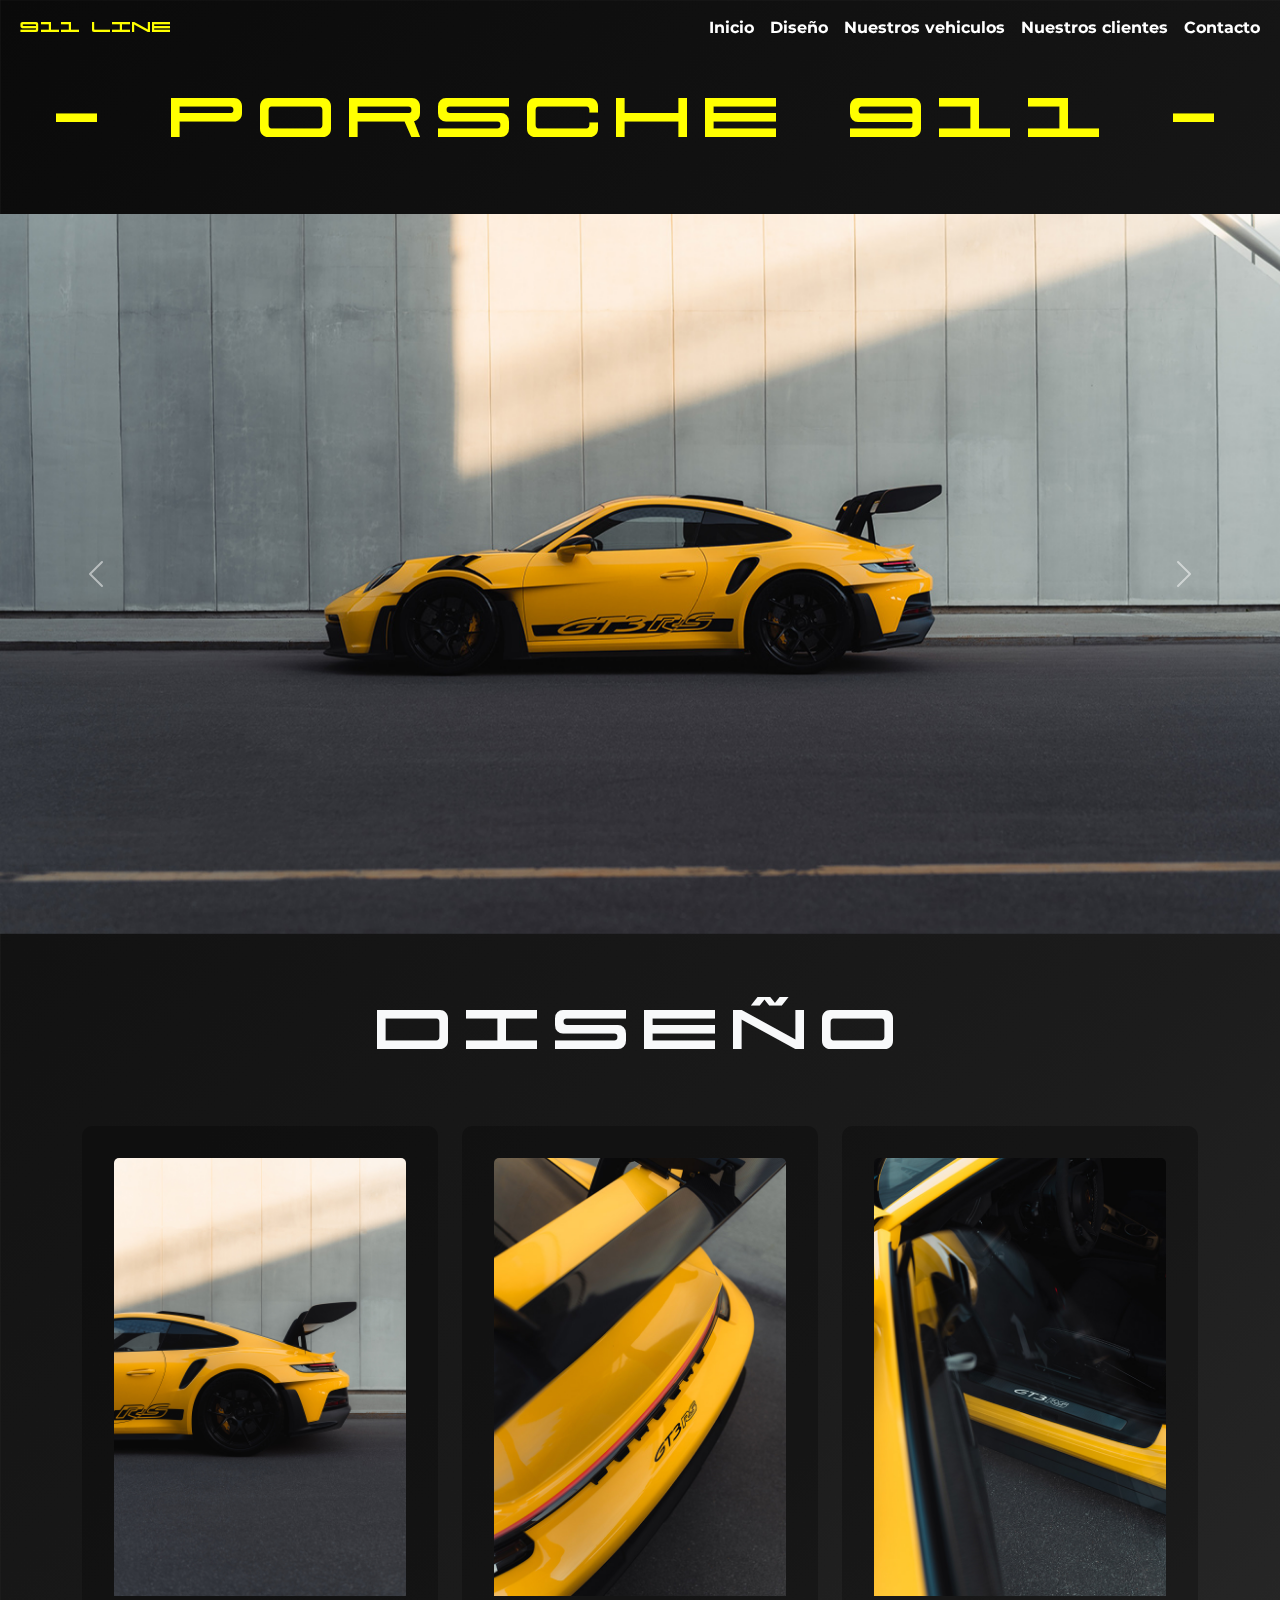
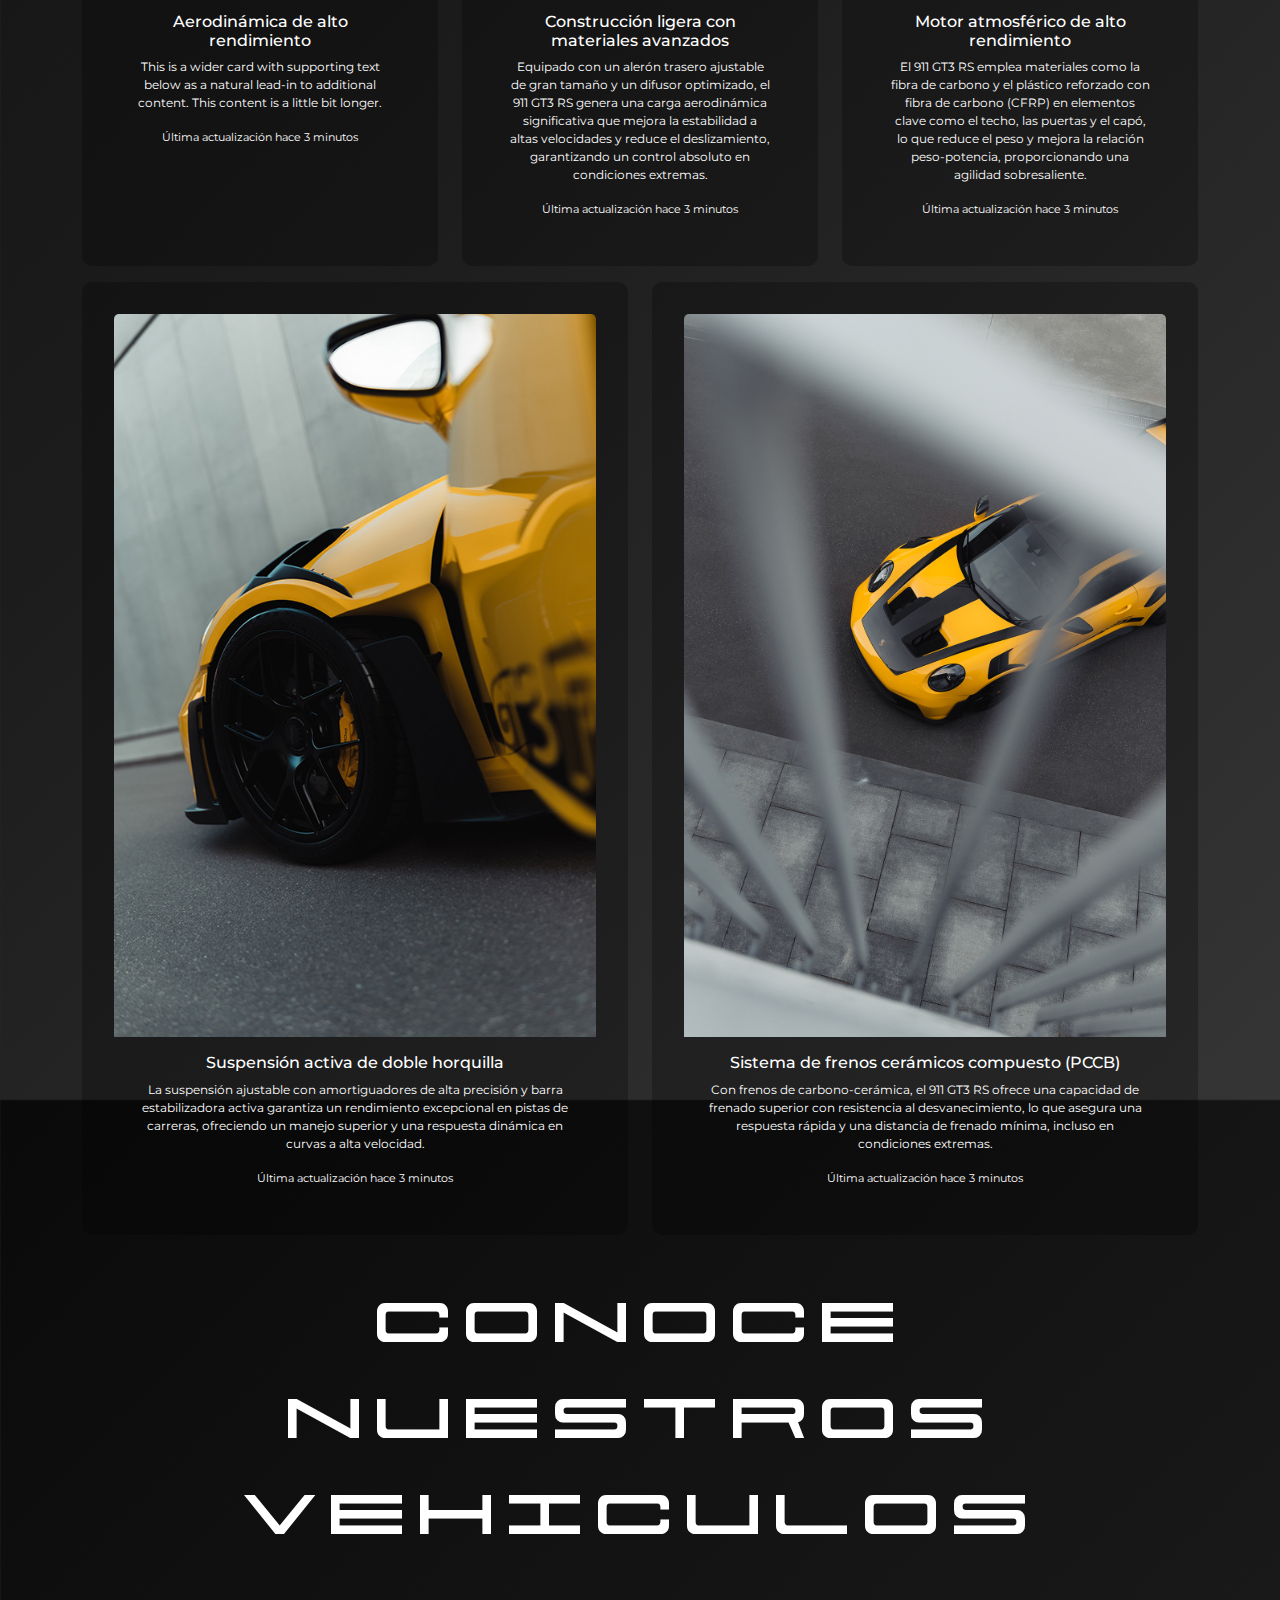
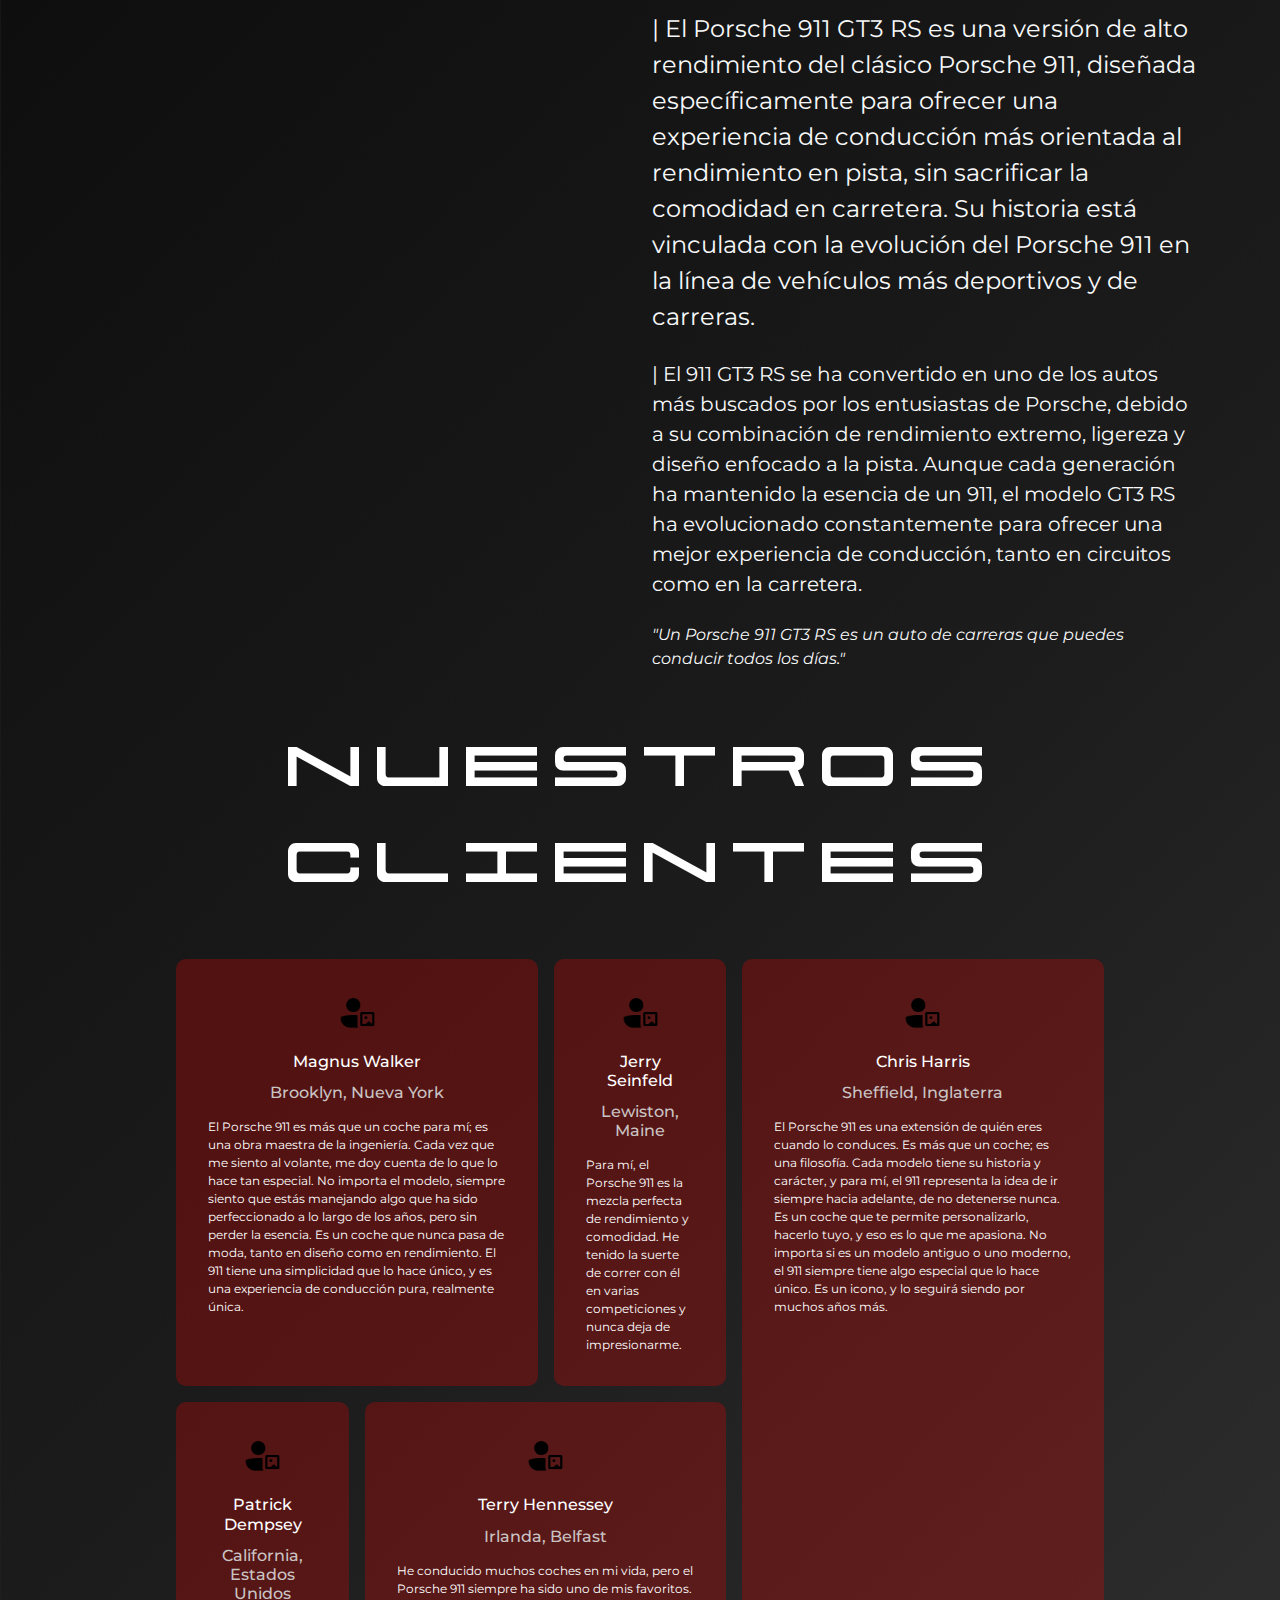
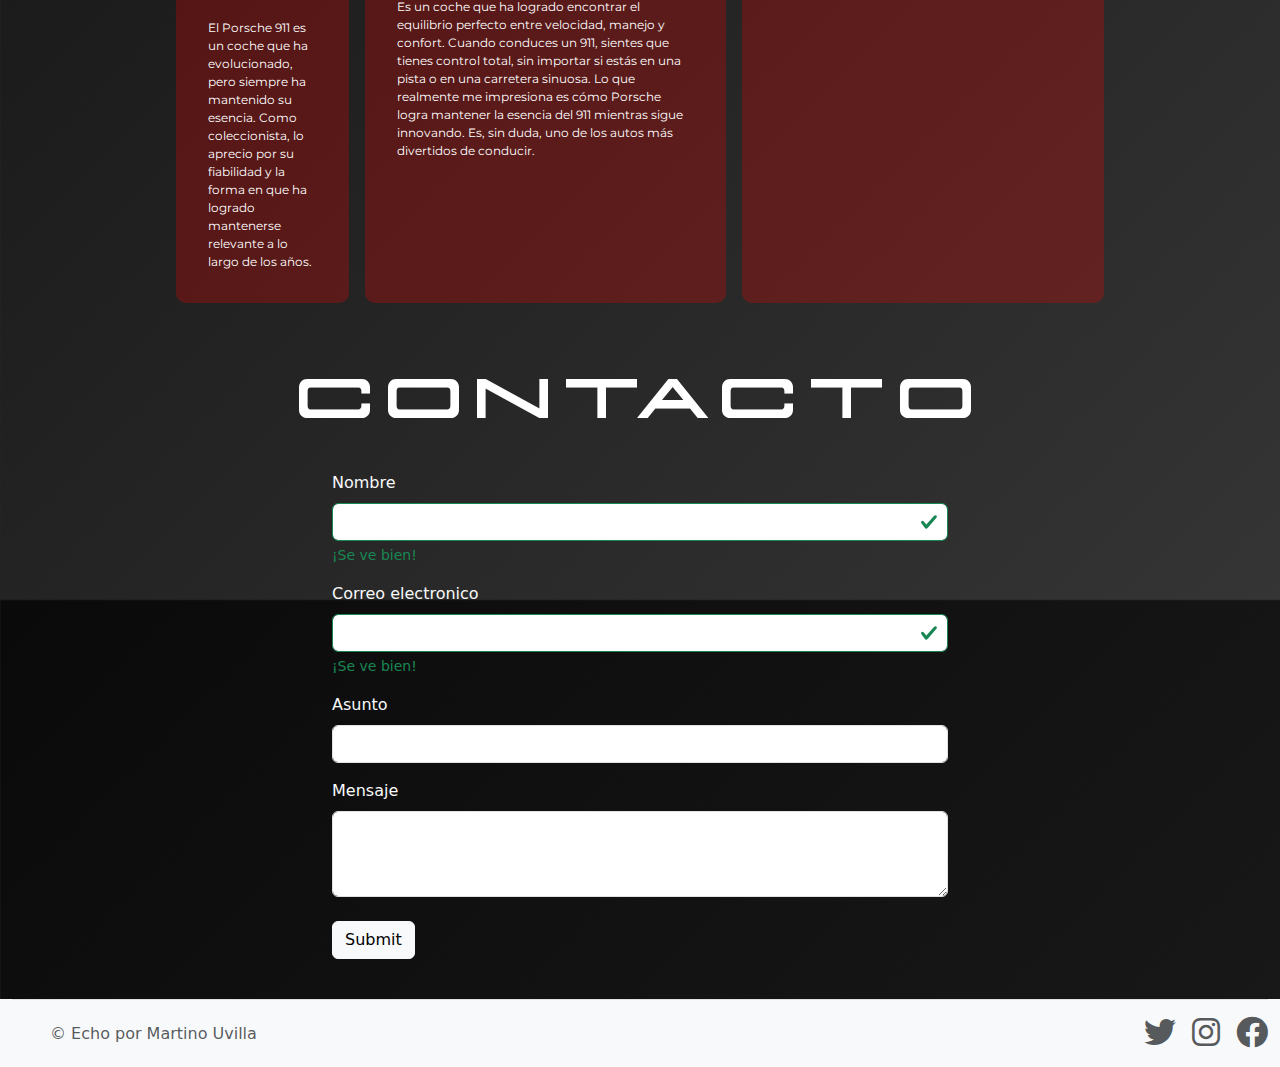
==== index.html @ d1bc5ab7 "corrigiendo" ====
<!DOCTYPE html>
<html lang="en">

<head>
  <meta charset="UTF-8">
  <meta name="viewport" content="width=device-width, initial-scale=1.0">
  <title>Porsche 911</title>
  <link href="https://cdn.jsdelivr.net/npm/bootstrap@5.3.3/dist/css/bootstrap.min.css" rel="stylesheet"
    integrity="sha384-QWTKZyjpPEjISv5WaRU9OFeRpok6YctnYmDr5pNlyT2bRjXh0JMhjY6hW+ALEwIH" crossorigin="anonymous">
  <link rel="stylesheet" href="Css/style.css">
  <link rel="stylesheet" href="https://cdnjs.cloudflare.com/ajax/libs/font-awesome/6.0.0-beta3/css/all.min.css">
</head>

<body>

  <script src="https://cdn.jsdelivr.net/npm/bootstrap@5.3.3/dist/js/bootstrap.bundle.min.js"
    integrity="sha384-YvpcrYf0tY3lHB60NNkmXc5s9fDVZLESaAA55NDzOxhy9GkcIdslK1eN7N6jIeHz"
    crossorigin="anonymous"></script>


  <!-- NAVBAR -->
  <div id="menu">
    <div class="container-fluid p-0 fixed-top">
      <nav class="navbar navbar-expand-lg navbar-transparent">
        <div class="container-fluid">
          <a class="navbar-brand ms-2" href="#">911 LINE</a>
          <button class="navbar-toggler border-0 bg-transparent" type="button" data-bs-toggle="collapse" data-bs-target="#navbarNav"
            aria-controls="navbarNav" aria-expanded="false" aria-label="Toggle navigation">
            <span class="navbar-toggler-icon"></span>
          </button>
          <div class="collapse navbar-collapse justify-content-end" id="navbarNav">
            <ul class="navbar-nav">
              <li class="nav-item">
                <a class="nav-link" aria-current="page" href="#inicio">Inicio</a>
              </li>
              <li class="nav-item">
                <a class="nav-link" href="#diseño">Diseño</a>
              </li>
              <li class="nav-item">
                <a class="nav-link" href="#nuestros-vehiculos">Nuestros vehiculos</a>
              </li>
              <li class="nav-item">
                <a class="nav-link" href="#reseñas">Nuestros clientes</a>
              </li>
              <li class="nav-item">
                <a class="nav-link" href="#contacto">Contacto</a>
              </li>
            </ul>
          </div>
        </div>
      </nav>
    </div>
  </div>

  <!-- ==================== -->
  <!-- SLIDERS -->
  <!-- ==================== -->


  <div id="inicio">
    <section class="display-1 text-light text-center mb-5">- PORSCHE 911 -</section>
    <div class="container-fluid p-0">
      <div id="carouselExample" class="carousel slide">
        <div class="carousel-inner">
          <div class="carousel-item active">
            <img src="imagenes/Porsche 1.jpg" class="d-block w-100 img-fluid" alt="...">
          </div>
          <div class="carousel-item">
            <img src="imagenes/porsche 4.jpg" class="d-block w-100 img-fluid" alt="...">
          </div>
          <div class="carousel-item">
            <img src="imagenes/porshce 8.jpg" class="d-block w-100 img-fluid" alt="...">
          </div>
        </div>
        <button class="carousel-control-prev" type="button" data-bs-target="#carouselExample" data-bs-slide="prev">
          <span class="carousel-control-prev-icon" aria-hidden="true"></span>
          <span class="visually-hidden">Previous</span>
        </button>
        <button class="carousel-control-next" type="button" data-bs-target="#carouselExample" data-bs-slide="next">
          <span class="carousel-control-next-icon" aria-hidden="true"></span>
          <span class="visually-hidden">Next</span>
        </button>
      </div>
    </div>
  </div>



  <!-- ==================== -->
  <!-- CARDS -->
  <!-- ==================== -->

  <div class="text-light" id="diseño">
    <section class="display-1 text-light text-center my-5">DISEÑO</section>
    <div class="container text-center text-light">
      <div class="row justify-content-center">
        <div class="col-md-6 col-lg-4 mb-3">
          <div class="card transparent-card h-100 text-light border-0">
            <img src="imagenes/porsche 3.jpg" class="card-img-top" alt="...">
            <div class="card-body">
              <h5 class="card-title">Aerodinámica de alto rendimiento</h5>
              <p class="card-text">This is a wider card with supporting text below as a natural lead-in to additional
                content. This content is a little bit longer.</p>
              <p class="card-text"><small>Última actualización hace 3 minutos</small></p>
            </div>
          </div>
        </div>
        <div class="col-md-6 col-lg-4 mb-3">
          <div class="card transparent-card h-100 text-light border-0">
            <img src="imagenes/porsche 5.jpg" class="card-img-top" alt="...">
            <div class="card-body">
              <h5 class="card-title">Construcción ligera con materiales avanzados</h5>
              <p class="card-text">Equipado con un alerón trasero ajustable de gran tamaño y un difusor optimizado, el
                911 GT3 RS genera una carga aerodinámica significativa que mejora la estabilidad a altas velocidades y
                reduce el deslizamiento, garantizando un control absoluto en condiciones extremas.</p>
              <p class="card-text"><small>Última actualización hace 3 minutos</small></p>
            </div>
          </div>
        </div>
        <div class="col-md-6 col-lg-4 mb-3">
          <div class="card transparent-card h-100 text-light border-0">
            <img src="imagenes/porsche 6.jpg" class="card-img-top" alt="...">
            <div class="card-body">
              <h5 class="card-title">Motor atmosférico de alto rendimiento</h5>
              <p class="card-text">El 911 GT3 RS emplea materiales como la fibra de carbono y el plástico reforzado con
                fibra de carbono (CFRP) en elementos clave como el techo, las puertas y el capó, lo que reduce el peso y
                mejora la relación peso-potencia, proporcionando una agilidad sobresaliente.</p>
              <p class="card-text"><small>Última actualización hace 3 minutos</small></p>
            </div>
          </div>
        </div>
        <div class="col-md-6 col-lg-6 mb-3">
          <div class="card transparent-card h-100 text-light border-0">
            <img src="imagenes/porsche 7.jpg" class="card-img-top" alt="...">
            <div class="card-body">
              <h5 class="card-title">Suspensión activa de doble horquilla</h5>
              <p class="card-text">La suspensión ajustable con amortiguadores de alta precisión y barra estabilizadora
                activa garantiza un rendimiento excepcional en pistas de carreras, ofreciendo un manejo superior y una
                respuesta dinámica en curvas a alta velocidad.</p>
              <p class="card-text"><small>Última actualización hace 3 minutos</small></p>
            </div>
          </div>
        </div>
        <div class="col-md-6 col-lg-6 mb-3">
          <div class="card transparent-card h-100 text-light border-0">
            <img src="imagenes/Porsche 2.jpg" class="card-img-top" alt="...">
            <div class="card-body">
              <h5 class="card-title">Sistema de frenos cerámicos compuesto (PCCB)</h5>
              <p class="card-text">Con frenos de carbono-cerámica, el 911 GT3 RS ofrece una capacidad de frenado
                superior con resistencia al desvanecimiento, lo que asegura una respuesta rápida y una distancia de
                frenado mínima, incluso en condiciones extremas.</p>
              <p class="card-text"><small>Última actualización hace 3 minutos</small></p>
            </div>
          </div>
        </div>
      </div>
    </div>
  </div>
  <!-- ==================== -->
  <!-- VIDEO -->
  <!-- ==================== -->
  <div class="text-light" id="nuestros-vehiculos">
    <section class="display-1 text-center mb-5 mt-4">CONOCE NUESTROS VEHICULOS</section>
    <div class="container">
      <div class="row">
        <div class="col-lg-6 col-sm-12 mb-3">
          <div class="ratio ratio-16x9">
            <iframe src="https://www.youtube.com/embed/DZAdVY9kKbc?si=x_x4DPdECGyLw6MQ 
            " title="Video de YouTube" allowfullscreen></iframe>
          </div>
        </div>
        <div class="col-lg-6 col-sm-12">
          <p class="mb-4 fs-4">| El Porsche 911 GT3 RS es una versión de alto rendimiento del clásico Porsche 911,
            diseñada específicamente para ofrecer una experiencia de conducción más orientada al rendimiento en pista,
            sin sacrificar la comodidad en carretera. Su historia está vinculada con la evolución del Porsche 911 en
            la
            línea de vehículos más deportivos y de carreras. </p>

          <p class="mb-4 fs-5">| El 911 GT3 RS se ha convertido en uno de los autos más buscados por los entusiastas
            de
            Porsche, debido a su combinación de rendimiento extremo, ligereza y diseño enfocado a la pista. Aunque
            cada
            generación ha mantenido la esencia de un 911, el modelo GT3 RS ha evolucionado constantemente para ofrecer
            una mejor experiencia de conducción, tanto en circuitos como en la carretera.</p>

          <p class="mb-4 fs-6"><em>"Un Porsche 911 GT3 RS es un auto de carreras que puedes conducir todos los
              días."</em></p>
        </div>
      </div>
    </div>
  </div>
  <!-- ==================== -->
  <!-- RESEÑAS -->
  <!-- ==================== -->
  <div class="text-light" id="reseñas">
    <section class="display-1 text-center mb-5 mt-4">NUESTROS CLIENTES</section>
    <div class="container">
      <div class="row g-3 justify-content-center">
        <div class="col-lg-6 col-md-12 col-sm-12">
          <div class="row g-3 mb-3 justify-content-center">
            <div class="col">
              <div class="card transparent-card-review h-100  p-3">
                <img src="imagenes/imagenes-de-usuario.png" class="mt-3 rounded-circle mx-auto d-block" height="45"
                  width="45" alt="foto de perfil">
                <div class="card-body">
                  <h5 class="card-title mb-3">Magnus Walker</h5>
                  <h6 class="card-subtitle mb-3 ">Brooklyn, Nueva York</h6>
                  <p class="card-text text-start">
                    El Porsche 911 es más que un coche para mí; es una obra maestra de la ingeniería. Cada vez que me
                    siento al volante, me doy cuenta de lo que lo hace tan especial. No importa el modelo, siempre
                    siento que estás manejando algo que ha sido perfeccionado a lo largo de los años, pero sin perder la
                    esencia. Es un coche que nunca pasa de moda, tanto en diseño como en rendimiento. El 911 tiene una
                    simplicidad que lo hace único, y es una experiencia de conducción pura, realmente única.
                  </p>
                </div>
              </div>

            </div>
            <div class="col-sm-4">
              <div class="card transparent-card-review h-100  p-3">
                <img src="imagenes/imagenes-de-usuario.png" class="mt-3 rounded-circle mx-auto d-block" height="45"
                  width="45" alt="foto de perfil">
                <div class="card-body">
                  <h5 class="card-title mb-3">Jerry Seinfeld</h5>
                  <h6 class="card-subtitle mb-3 ">Lewiston, Maine</h6>
                  <p class="card-text text-start">Para mí, el Porsche 911 es la mezcla perfecta de rendimiento y
                    comodidad. He tenido la suerte de correr con él en varias competiciones y nunca deja de
                    impresionarme.</p>
                </div>
              </div>
            </div>
          </div>
          <div class="row g-3 justify-content-center">
            <div class="col-sm-4">
              <div class="card transparent-card-review h-100  p-3">
                <img src="imagenes/imagenes-de-usuario.png" class="mt-3 rounded-circle mx-auto d-block" height="45"
                  width="45" alt="foto de perfil">

                <div class="card-body">
                  <h5 class="card-title mb-3">Patrick Dempsey</h5>
                  <h6 class="card-subtitle mb-3 ">California, Estados Unidos</h6>
                  <p class="card-text text-start">El Porsche 911 es un coche que ha evolucionado, pero siempre ha
                    mantenido su esencia. Como coleccionista, lo aprecio por su fiabilidad y la forma en que ha logrado
                    mantenerse relevante a lo largo de los años.</p>
                </div>
              </div>
            </div>
            <div class="col">
              <div class="card transparent-card-review h-100  p-3">
                <img src="imagenes/imagenes-de-usuario.png" class="mt-3 rounded-circle mx-auto d-block" height="45"
                  width="45" alt="foto de perfil">

                <div class="card-body">
                  <h5 class="card-title mb-3">Terry Hennessey</h5>
                  <h6 class="card-subtitle mb-3 ">Irlanda, Belfast</h6>
                  <p class="card-text text-start">He conducido muchos coches en mi vida, pero el Porsche 911 siempre ha
                    sido uno de mis favoritos. Es un coche que ha logrado encontrar el equilibrio perfecto entre
                    velocidad, manejo y confort. Cuando conduces un 911, sientes que tienes control total, sin importar
                    si estás en una pista o en una carretera sinuosa. Lo que realmente me impresiona es cómo Porsche
                    logra mantener la esencia del 911 mientras sigue innovando. Es, sin duda, uno de los autos más
                    divertidos de conducir.</p>
                </div>
              </div>
            </div>
          </div>
        </div>
        <div class="col-lg-4 col-md-12 col-sm-12">
          <div class="card transparent-card-review h-100 p-3">
            <img src="imagenes/imagenes-de-usuario.png" class="mt-3 rounded-circle mx-auto d-block" height="45"
              width="45" alt="foto de perfil">

            <div class="card-body">
              <h5 class="card-title mb-3">Chris Harris</h5>
              <h6 class="card-subtitle mb-3 ">Sheffield, Inglaterra</h6>
              <p class="card-text text-start">El Porsche 911 es una extensión de quién eres cuando lo conduces. Es más
                que un coche; es una filosofía. Cada modelo tiene su historia y carácter, y para mí, el 911 representa
                la idea de ir siempre hacia adelante, de no detenerse nunca. Es un coche que te permite personalizarlo,
                hacerlo tuyo, y eso es lo que me apasiona. No importa si es un modelo antiguo o uno moderno, el 911
                siempre tiene algo especial que lo hace único. Es un icono, y lo seguirá siendo por muchos años más.</p>
            </div>
          </div>
        </div>
      </div>
    </div>
  </div>

  <!-- ==================== -->
  <!-- CONTACTO -->
  <!-- ==================== -->
  <div class="text-light" id="contacto">
    <section class="display-1 text-center mt-5 mb-4">CONTACTO</section>
    <div class="container-fluid">
      <div class="row justify-content-center">
        <div clasS="col-lg-6 col-sm-8 col-md-10">
          <form>
            <div class="mb-3">
              <!-- nombre -->
              <label for="nombre" class="form-label">Nombre</label>
              <input type="text" class="form-control is-valid" id="nombre" required>
              <div class="valid-feedback">¡Se ve bien!</div>
              <div class="invalid-feedback">Por favor ingresa tu nombre.</div>
            </div>

            <div class="mb-3">
              <!-- correo -->
              <label for="nombre" class="form-label">Correo electronico</label>
              <input type="text" class="form-control is-valid" id="user@correo.com" required>
              <div class="valid-feedback">¡Se ve bien!</div>
              <div class="invalid-feedback">Por favor ingresa un email valido.</div>
            </div>

            <div class="mb-3">
              <!-- asunto -->
              <label for="nombre" class="form-label">Asunto</label>
              <input type="text" class="form-control" id="user@correo.com" required>

            </div>
            <!-- mensaje -->

            <div class="mb-4">
              <label for="exampleFormControlTextarea1" class="form-label">Mensaje</label>
              <textarea class="form-control" id="exampleFormControlTextarea1" rows="3"></textarea>
            </div>

            <div class="mb-3">
              <!-- boton de enviar -->
              <input class="btn btn-light" type="submit" value="Submit">
            </div>
          </form>
        </div>
      </div>
    </div>
  </div>




  <!-- ==================== -->
  <!-- Footer -->
  <!-- ==================== -->
  <div class="container-fluid bg-light">
    <footer class="d-flex flex-wrap justify-content-between align-items-center py-3 my-4 border-top">
      <div class="col-md-4 d-flex align-items-center">
        <a href="/" class="mb-3 me-2 mb-md-0 text-body-secondary text-decoration-none lh-1">
          <svg class="bi" width="30" height="24">
            <use xlink:href="#bootstrap"></use>
          </svg>
        </a>
        <span class="mb-3 mb-md-0 text-body-secondary">© Echo por Martino Uvilla</span>
      </div>

      <ul class="nav col-md-4 justify-content-end list-unstyled d-flex">
        <li class="ms-3"><a class="text-body-secondary" href="https://x.com/MartinoUvi22181"><i
              class="fab fa-twitter fa-2x"></i></a></li>
        <li class="ms-3"><a class="text-body-secondary" href="https://www.instagram.com/uvillamartino/"><i
              class="fab fa-instagram fa-2x"></i></a></li>
        <li class="ms-3"><a class="text-body-secondary"
            href="https://www.facebook.com/profile.php?id=100011466062830"><i class="fab fa-facebook fa-2x"></i></a>
        </li>
      </ul>
    </footer>
  </div>

</body>

</html>
---- Css/style.css ----
@import url('https://fonts.googleapis.com/css2?family=Montserrat:ital,wght@0,100..900;1,100..900&display=swap');

@font-face {
    font-family: 'Porsche';
    src: url('../Fuentes/911porschav3.woff2') format('woff2'),
        url('../Fuentes/911porschav3.woff') format('woff'),
        url('../Fuentes/911porschav3.ttf') format('truetype');
    font-weight: normal;
    font-style: normal;
}


/* -------------- body -------------- */

body {
    height: 100vh;
    background: linear-gradient(135deg, #0a0a0a, #1c1c1c, #3a3a3a, #2c2b29);
    background-size: 300% 300%;
    animation: gradient 18s ease-in-out infinite;
    padding-top: 70px;
}

@keyframes gradient {
    0% {
        background-position: 0% 50%;
    }

    50% {
        background-position: 100% 50%;
    }

    100% {
        background-position: 0% 50%;
    }
}

.display-1 {
    font-family: 'Porsche', sans-serif;
    color: rgb(255, 255, 255);
    letter-spacing: 10px;
}

#inicio .display-1 {
    color: yellow !important; 
}



/* -------------- navbar -------------- */

.navbar-nav .nav-link {
    font-family: 'Montserrat', sans-serif;
    font-weight: bold;
    font-size: 16px;
    color: white;
}

.navbar-brand {
    font-family: 'Porsche', sans-serif;
    font-size: 20px;
    color: yellow;
}






/* -------------- carrusel -------------- */

.carousel-item img {
    height: 80vh;
    object-fit: cover;
}

/* -------------- cards -------------- */
.card-title {
    font-family: 'Montserrat', sans-serif;
    font-size: 16px;
    color: white;
}

.card-text {
    font-family: 'Montserrat', sans-serif;
    font-size: 12px;
    color: white;
}

.card-subtitle {
    font-family: 'Montserrat', sans-serif;
    color: rgb(202, 195, 195);
}


.transparent-card {
    background: rgba(0, 0, 0, 0.25);
    color: white;
    border: 0px solid rgba(255, 255, 255, 0.2);
    padding: 2rem;
    text-align: center;
    border-radius: 10px;

}

.transparent-card-review {
    background: rgba(255, 0, 0, 0.25);
    color: white;
    border: 0px solid rgba(255, 255, 255, 0.2);
    padding: 2rem;
    text-align: center;
    border-radius: 10px;

}

#nuestros-vehiculos {
    font-family: 'Montserrat', sans-serif;
    color: white;
}
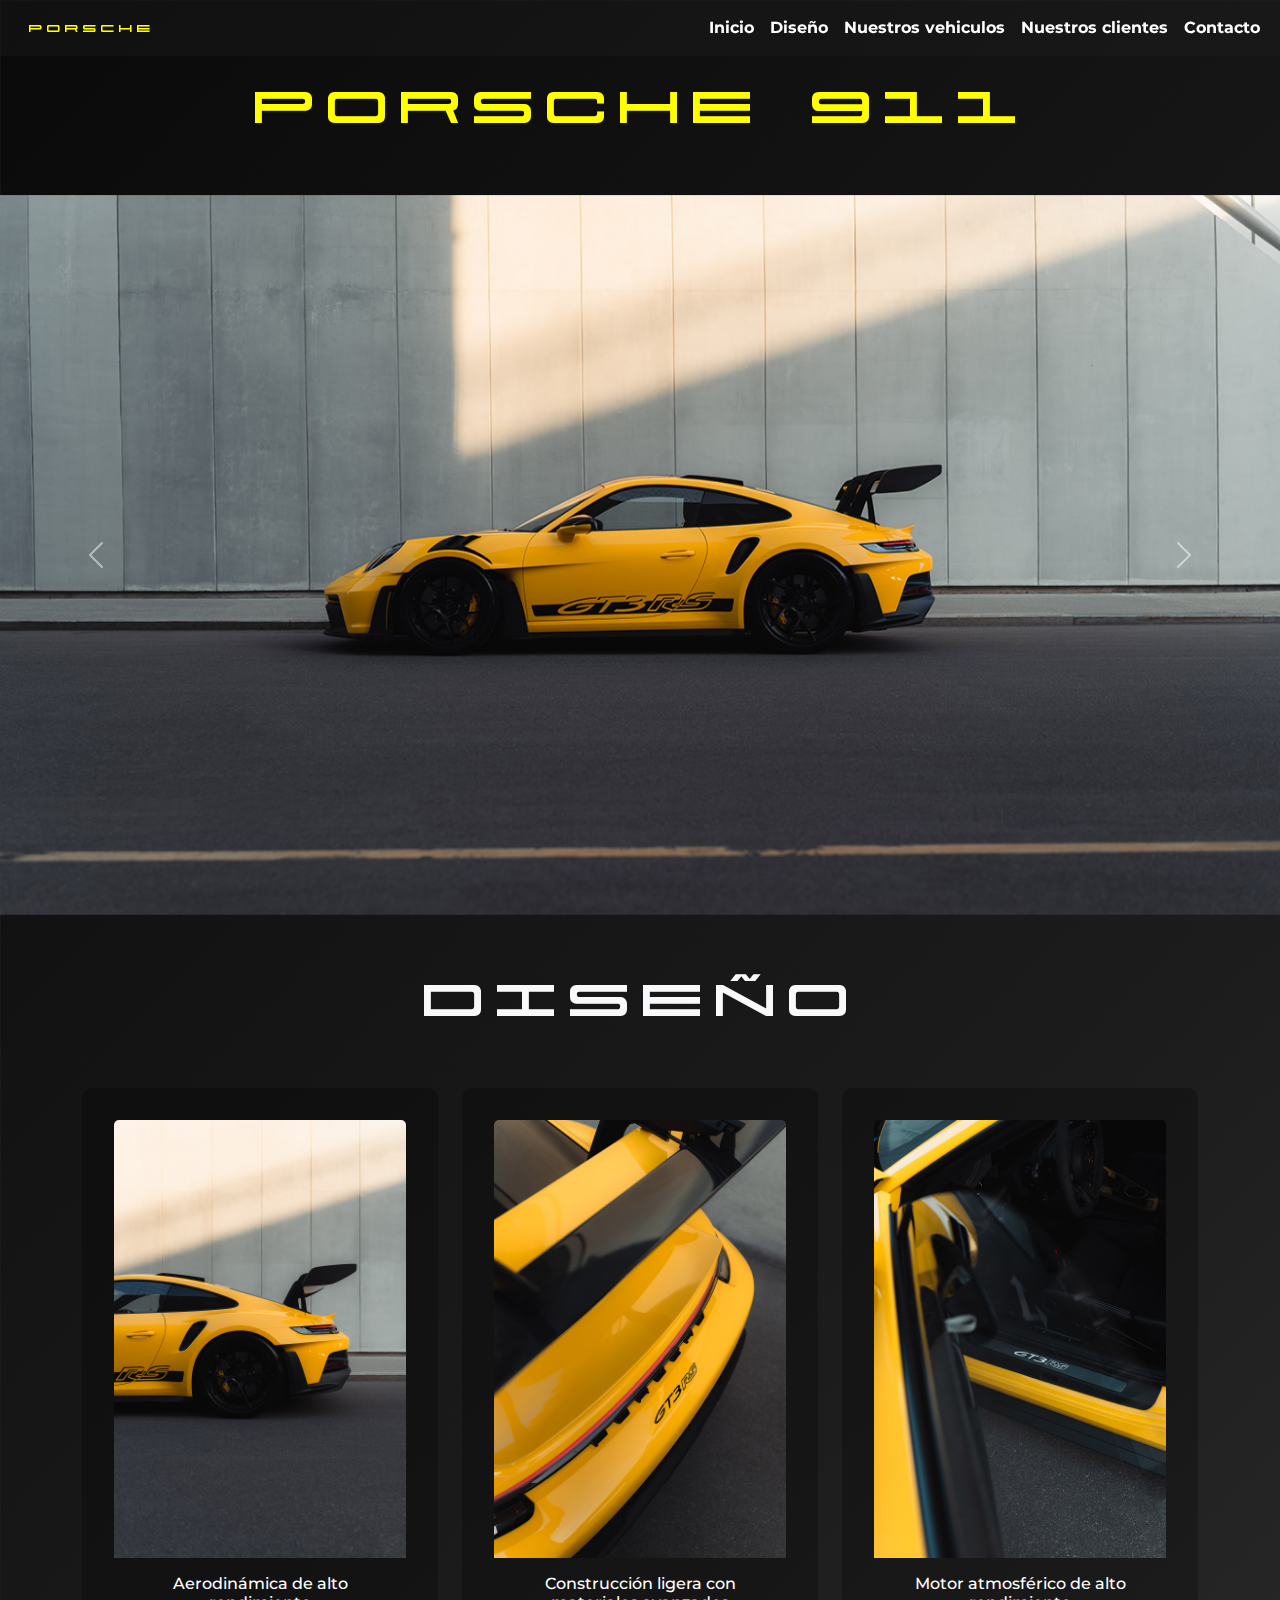
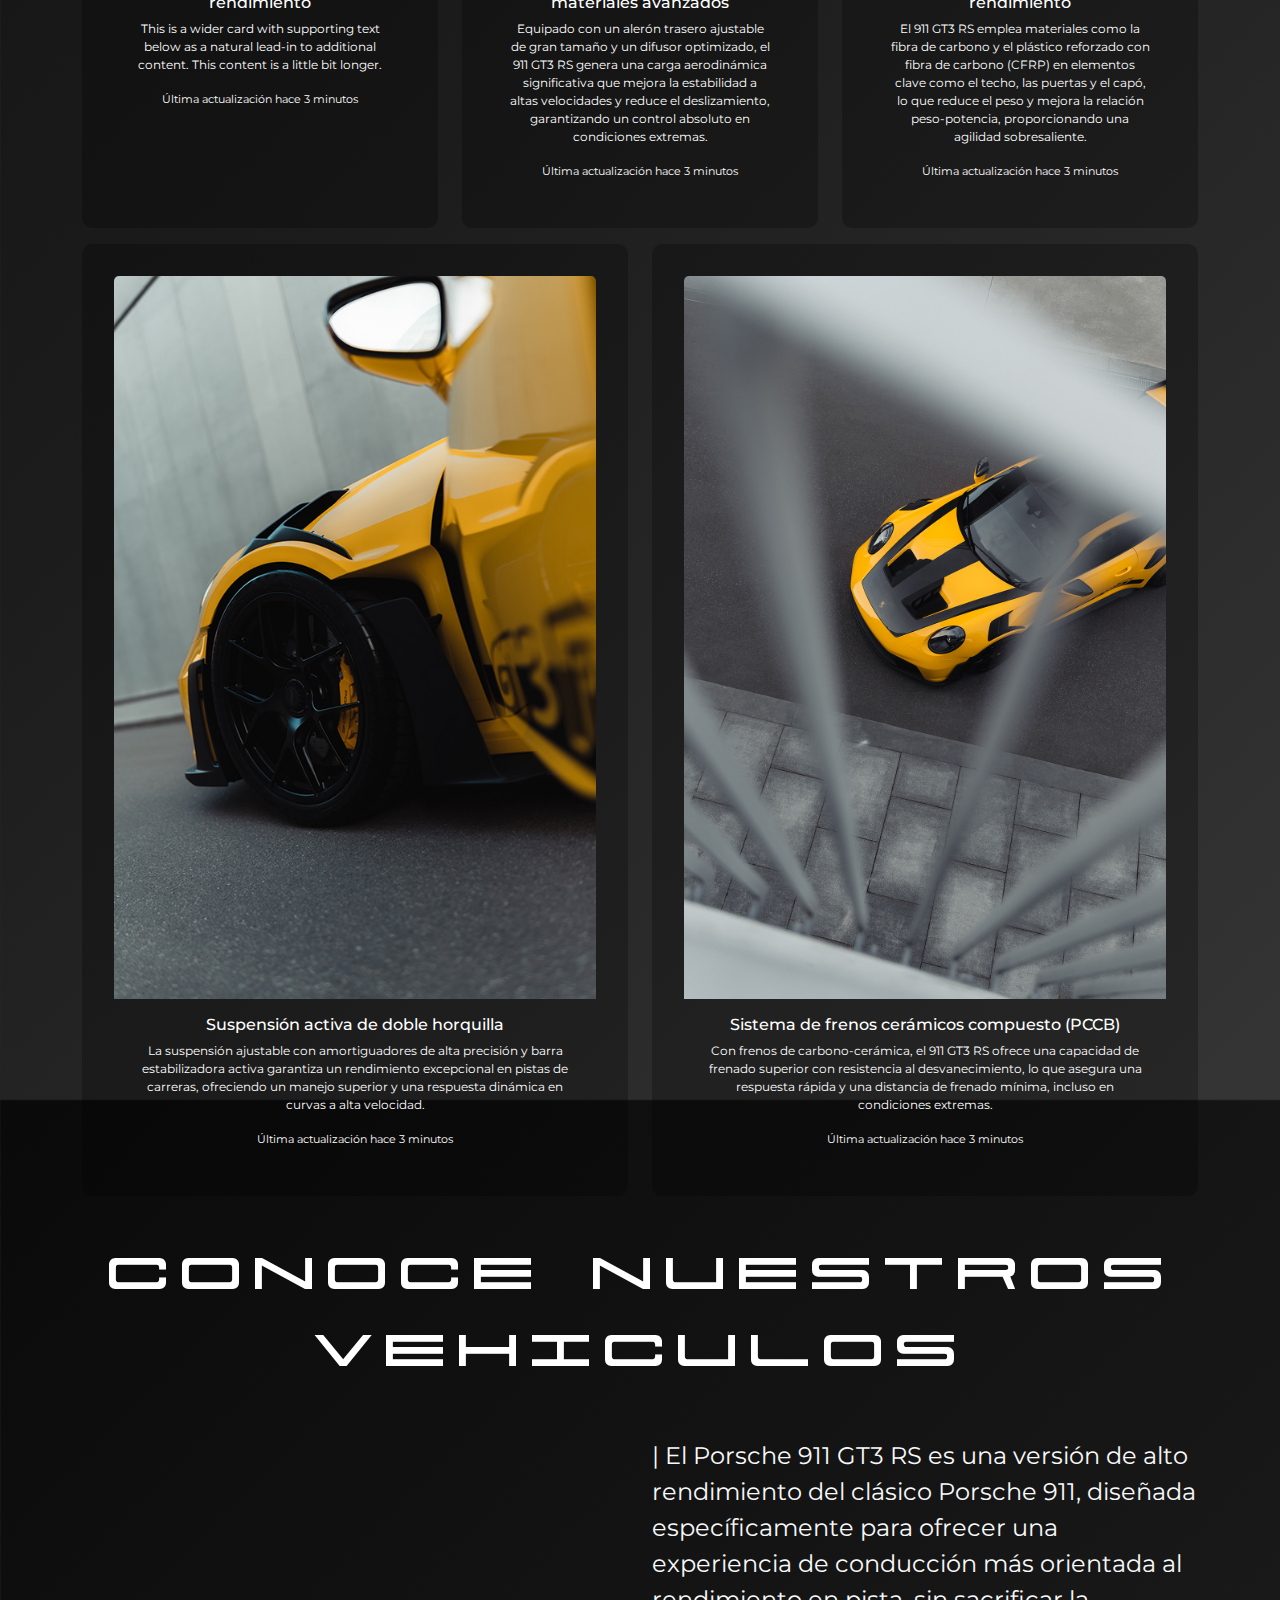
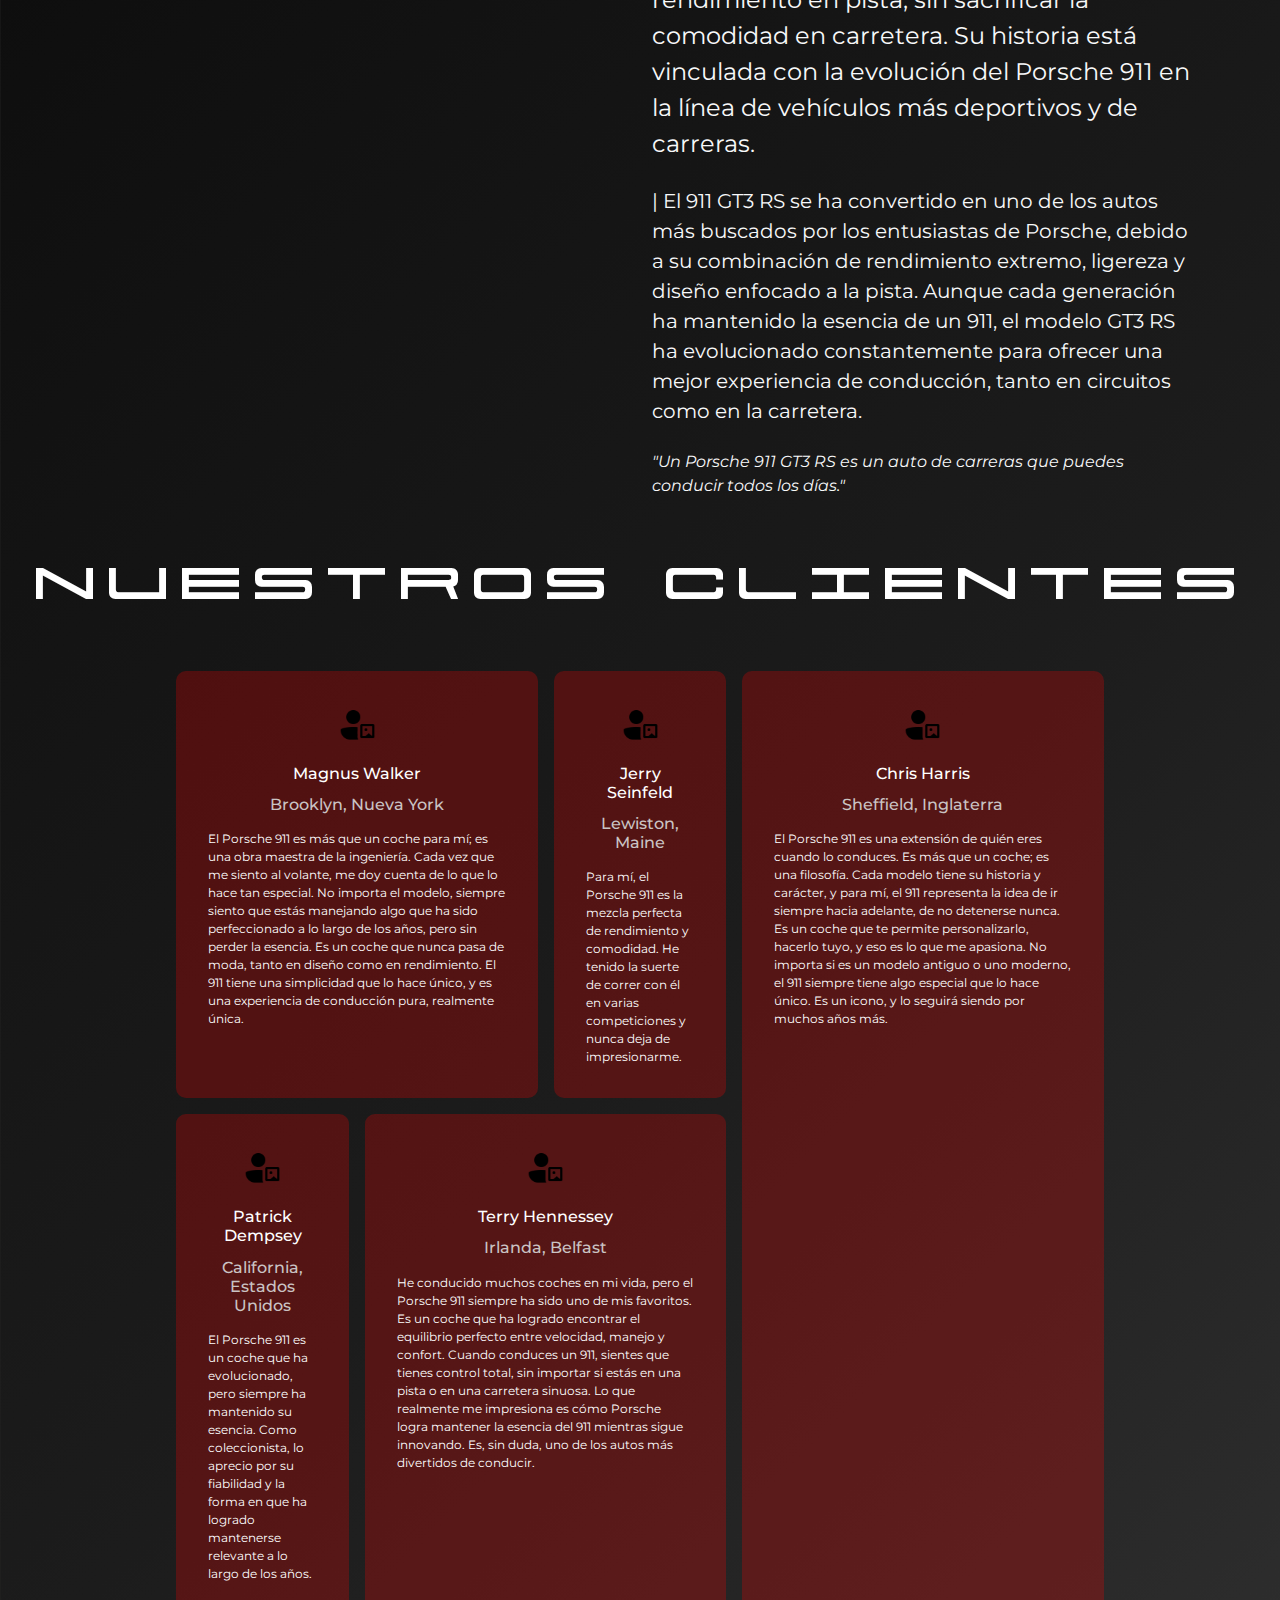
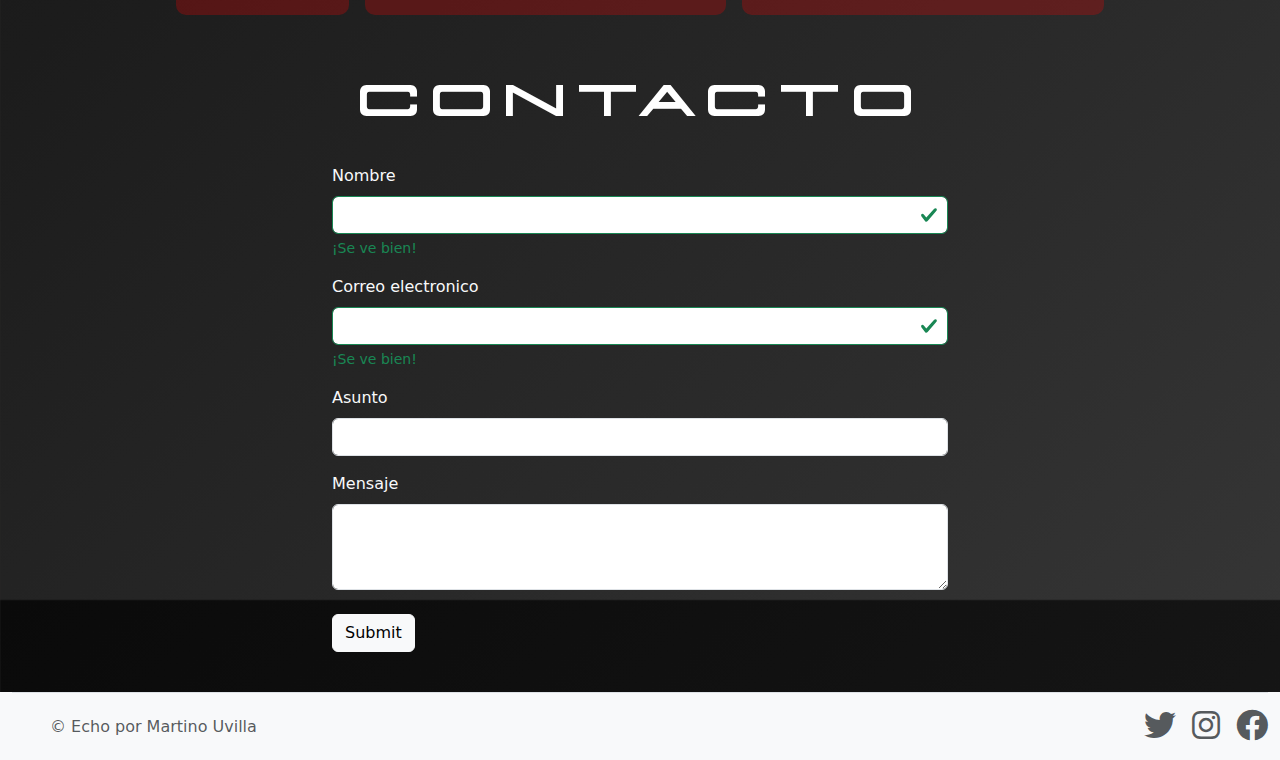
==== commit 23c31ad6: "arreglos" ====
--- a/index.html
+++ b/index.html
@@ -21,11 +21,10 @@
   <!-- NAVBAR -->
   <div id="menu">
     <div class="container-fluid p-0 fixed-top">
-      <nav class="navbar navbar-expand-lg navbar-transparent">
+      <nav class="navbar navbar-expand-lg">
         <div class="container-fluid">
-          <a class="navbar-brand ms-2" href="#">911 LINE</a>
-          <button class="navbar-toggler border-0 bg-transparent" type="button" data-bs-toggle="collapse" data-bs-target="#navbarNav"
-            aria-controls="navbarNav" aria-expanded="false" aria-label="Toggle navigation">
+          <a class="navbar-brand ms-3" href="#">porsche</a>
+          <button class="navbar-toggler border-0" type="button" data-bs-toggle="collapse" data-bs-target="#navbarNav" aria-controls="navbarNav" aria-expanded="false" aria-label="Toggle navigation">
             <span class="navbar-toggler-icon"></span>
           </button>
           <div class="collapse navbar-collapse justify-content-end" id="navbarNav">
@@ -58,7 +57,7 @@
 
 
   <div id="inicio">
-    <section class="display-1 text-light text-center mb-5">- PORSCHE 911 -</section>
+    <section class="display-3 text-light text-center mb-5">PORSCHE 911</section>
     <div class="container-fluid p-0">
       <div id="carouselExample" class="carousel slide">
         <div class="carousel-inner">
@@ -91,7 +90,7 @@
   <!-- ==================== -->
 
   <div class="text-light" id="diseño">
-    <section class="display-1 text-light text-center my-5">DISEÑO</section>
+    <section class="display-3 text-light text-center my-5">DISEÑO</section>
     <div class="container text-center text-light">
       <div class="row justify-content-center">
         <div class="col-md-6 col-lg-4 mb-3">
@@ -160,7 +159,7 @@
   <!-- VIDEO -->
   <!-- ==================== -->
   <div class="text-light" id="nuestros-vehiculos">
-    <section class="display-1 text-center mb-5 mt-4">CONOCE NUESTROS VEHICULOS</section>
+    <section class="display-3 text-center mb-5 mt-4">CONOCE NUESTROS VEHICULOS</section>
     <div class="container">
       <div class="row">
         <div class="col-lg-6 col-sm-12 mb-3">
@@ -193,7 +192,7 @@
   <!-- RESEÑAS -->
   <!-- ==================== -->
   <div class="text-light" id="reseñas">
-    <section class="display-1 text-center mb-5 mt-4">NUESTROS CLIENTES</section>
+    <section class="display-3 text-center mb-5 mt-4">NUESTROS CLIENTES</section>
     <div class="container">
       <div class="row g-3 justify-content-center">
         <div class="col-lg-6 col-md-12 col-sm-12">
@@ -288,7 +287,7 @@
   <!-- CONTACTO -->
   <!-- ==================== -->
   <div class="text-light" id="contacto">
-    <section class="display-1 text-center mt-5 mb-4">CONTACTO</section>
+    <section class="display-3 text-center mt-5 mb-4">CONTACTO</section>
     <div class="container-fluid">
       <div class="row justify-content-center">
         <div clasS="col-lg-6 col-sm-8 col-md-10">
--- a/Css/style.css
+++ b/Css/style.css
@@ -34,13 +34,13 @@
     }
 }
 
-.display-1 {
+.display-3 {
     font-family: 'Porsche', sans-serif;
     color: rgb(255, 255, 255);
     letter-spacing: 10px;
 }
 
-#inicio .display-1 {
+#inicio .display-3 {
     color: yellow !important; 
 }
 
@@ -57,8 +57,14 @@
 
 .navbar-brand {
     font-family: 'Porsche', sans-serif;
-    font-size: 20px;
+    font-size: 14px;
     color: yellow;
+    letter-spacing: 4px;
+}
+
+.navbar {
+    background: rgba(34, 34, 34, 0.25);
+
 }
 
 
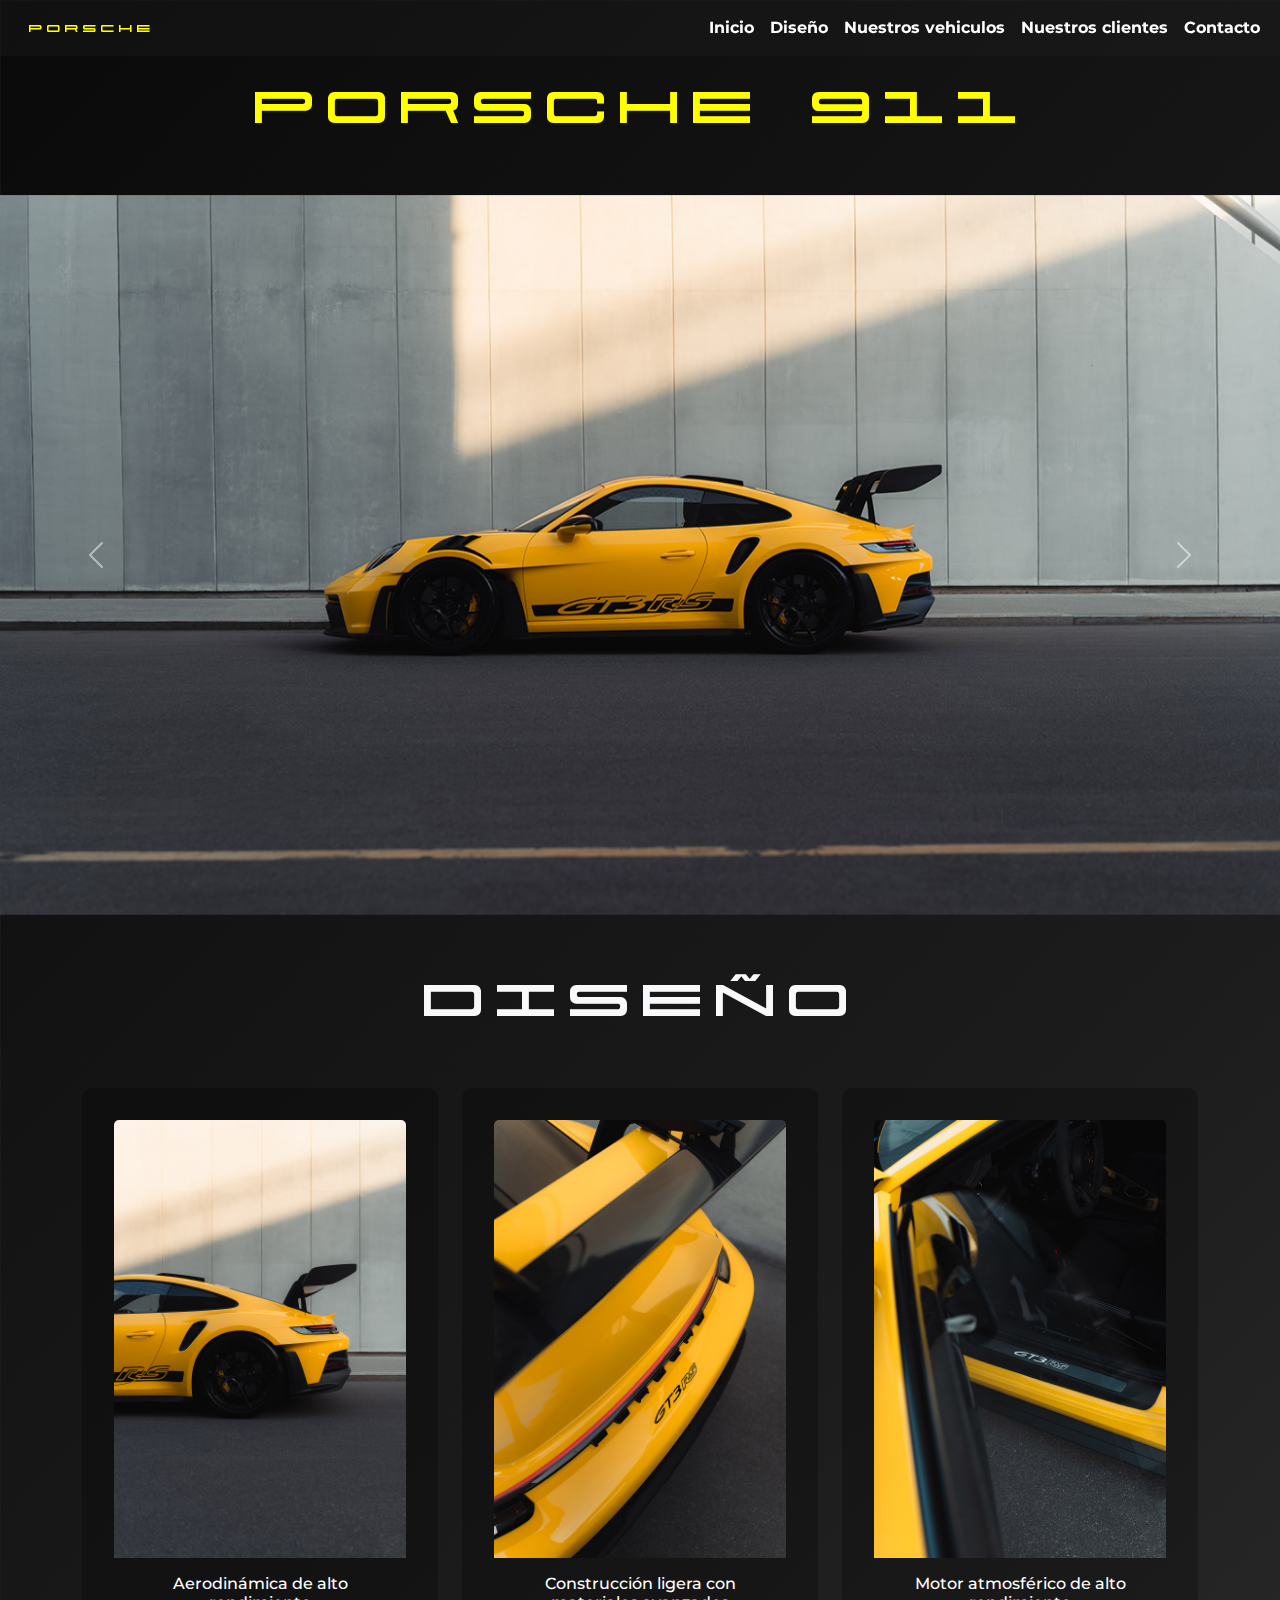
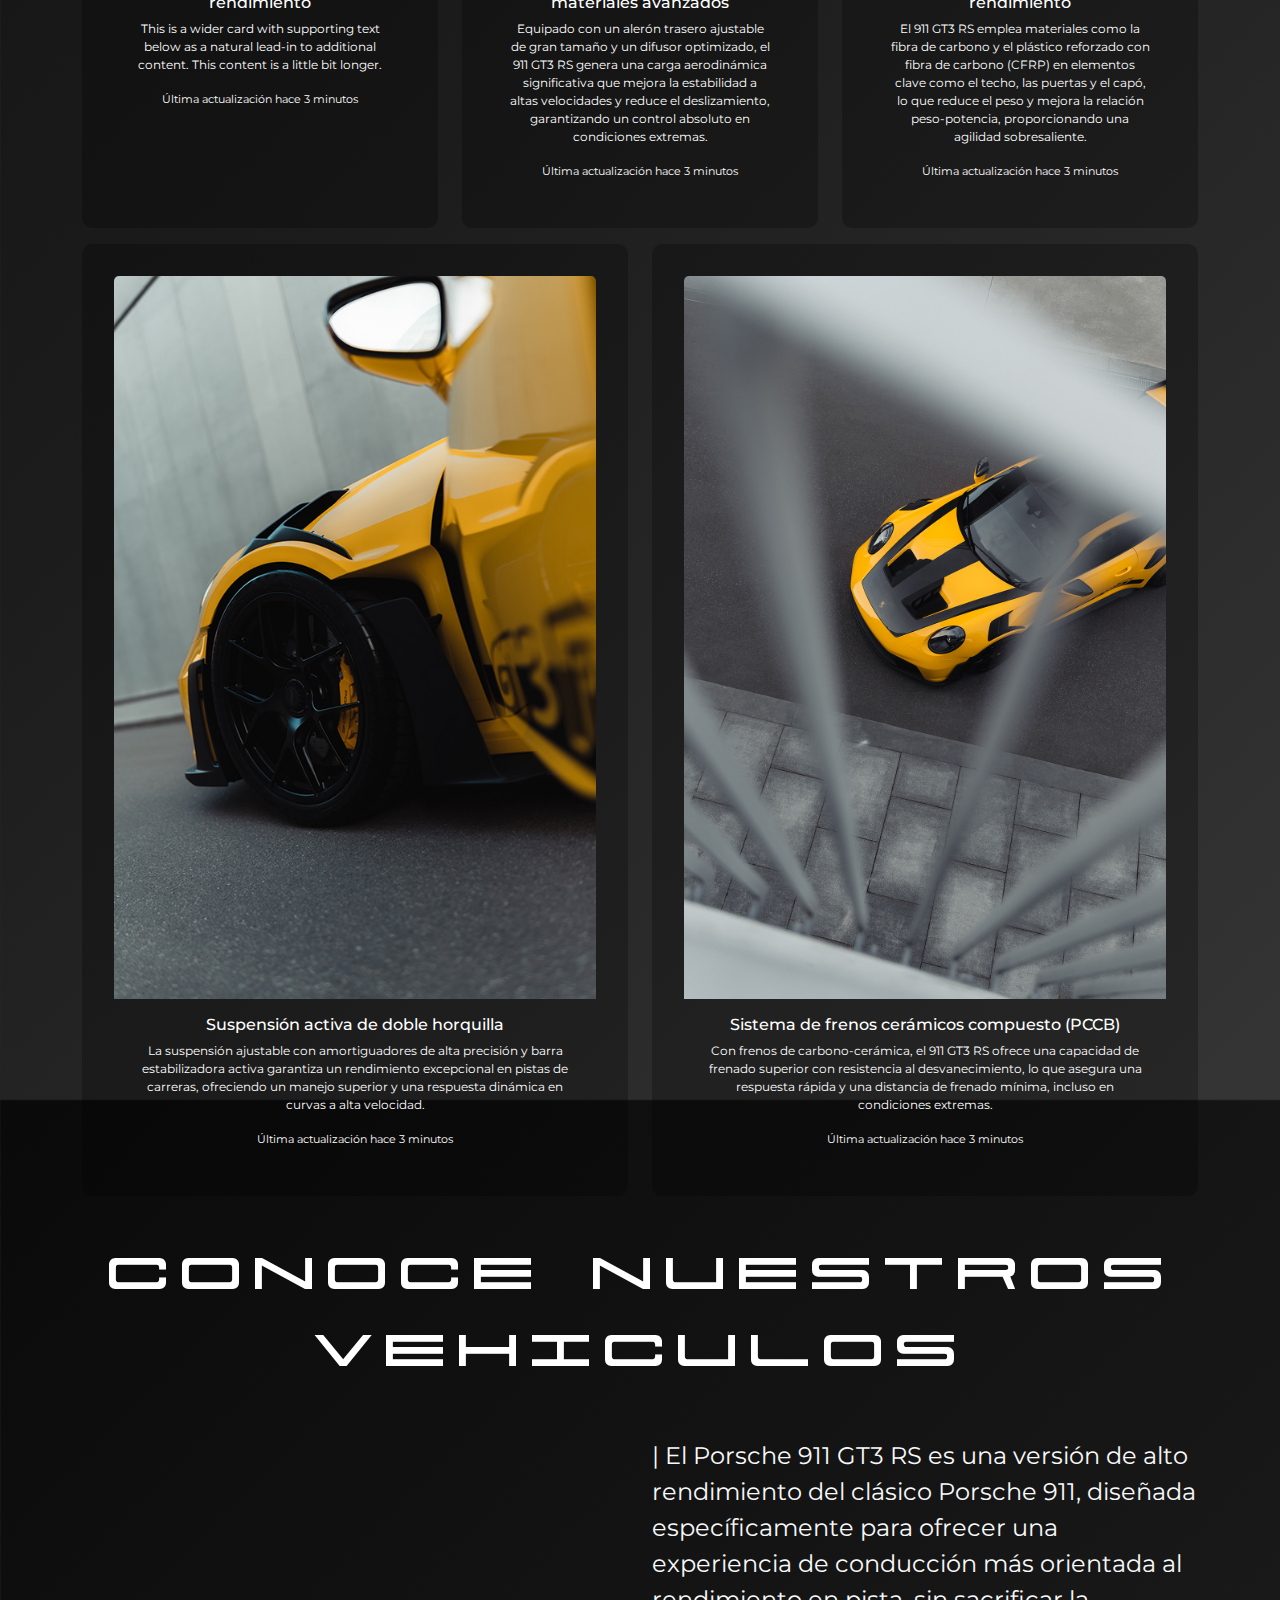
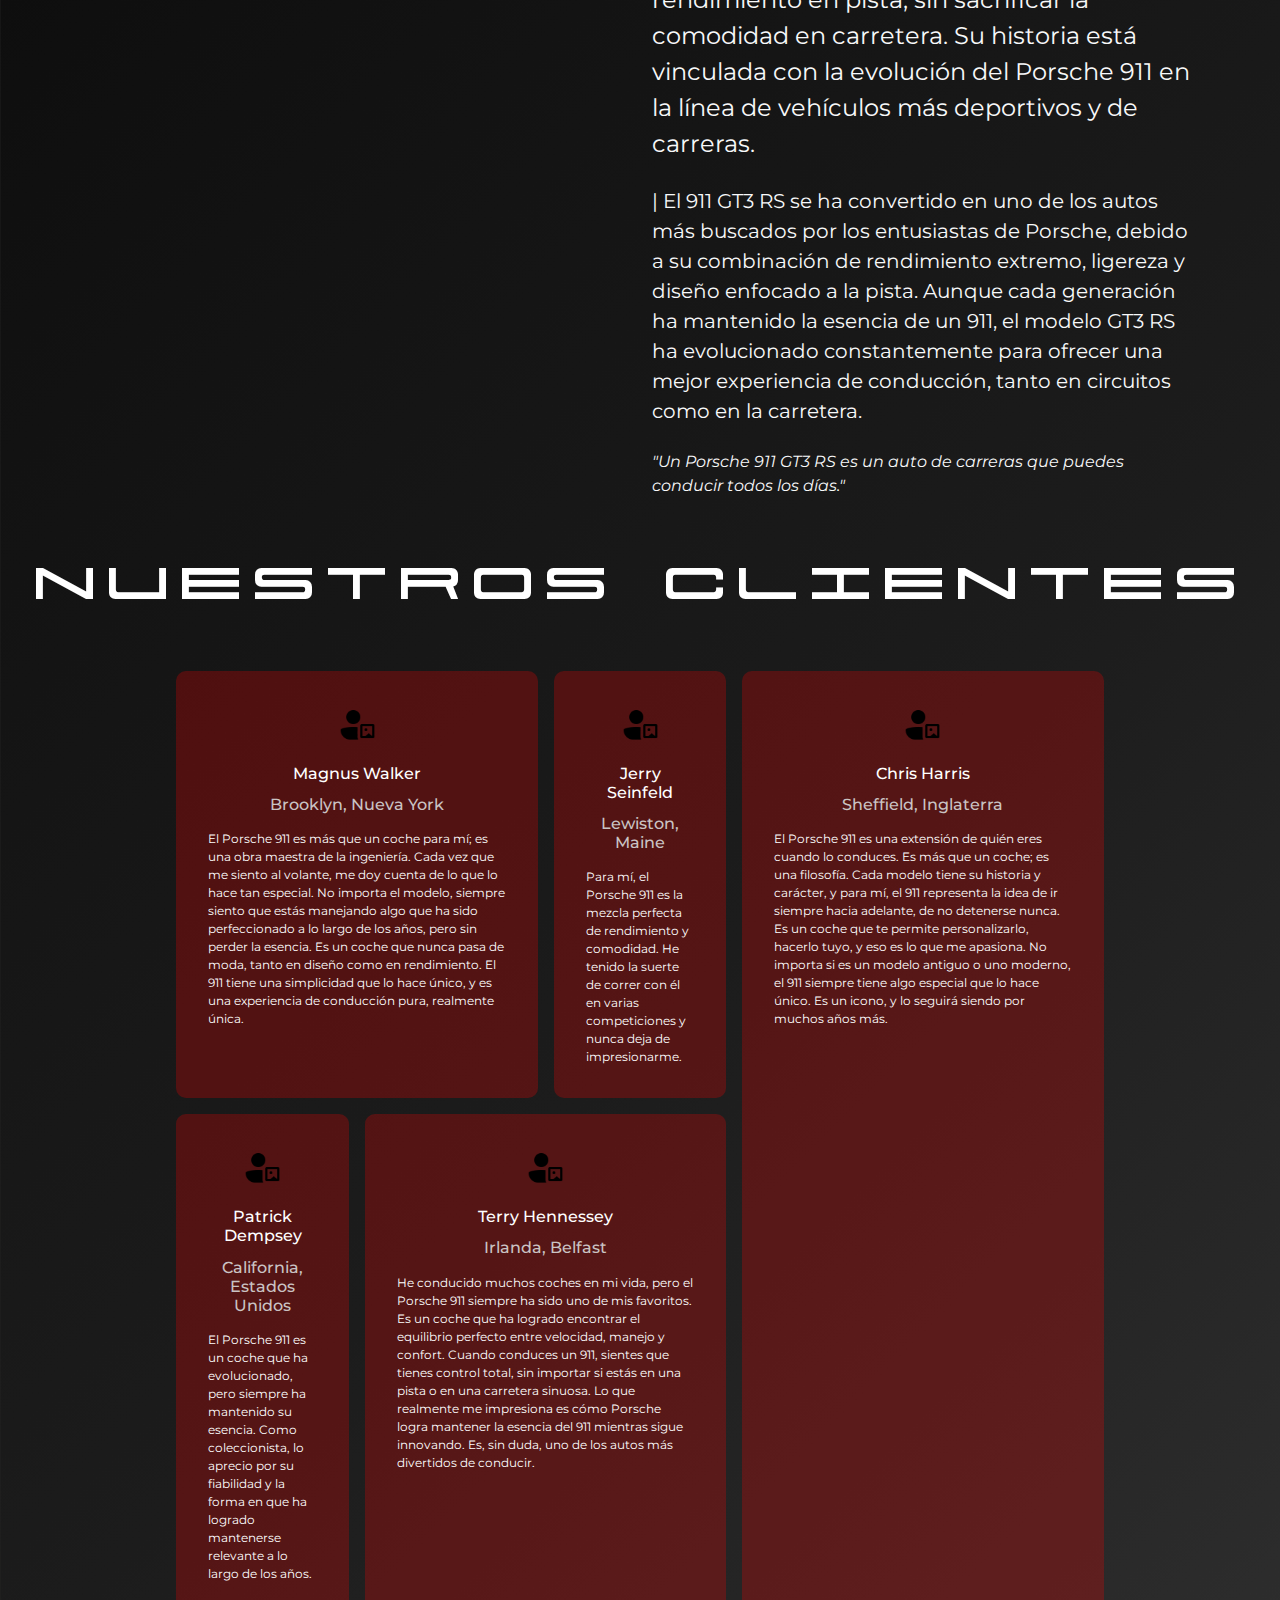
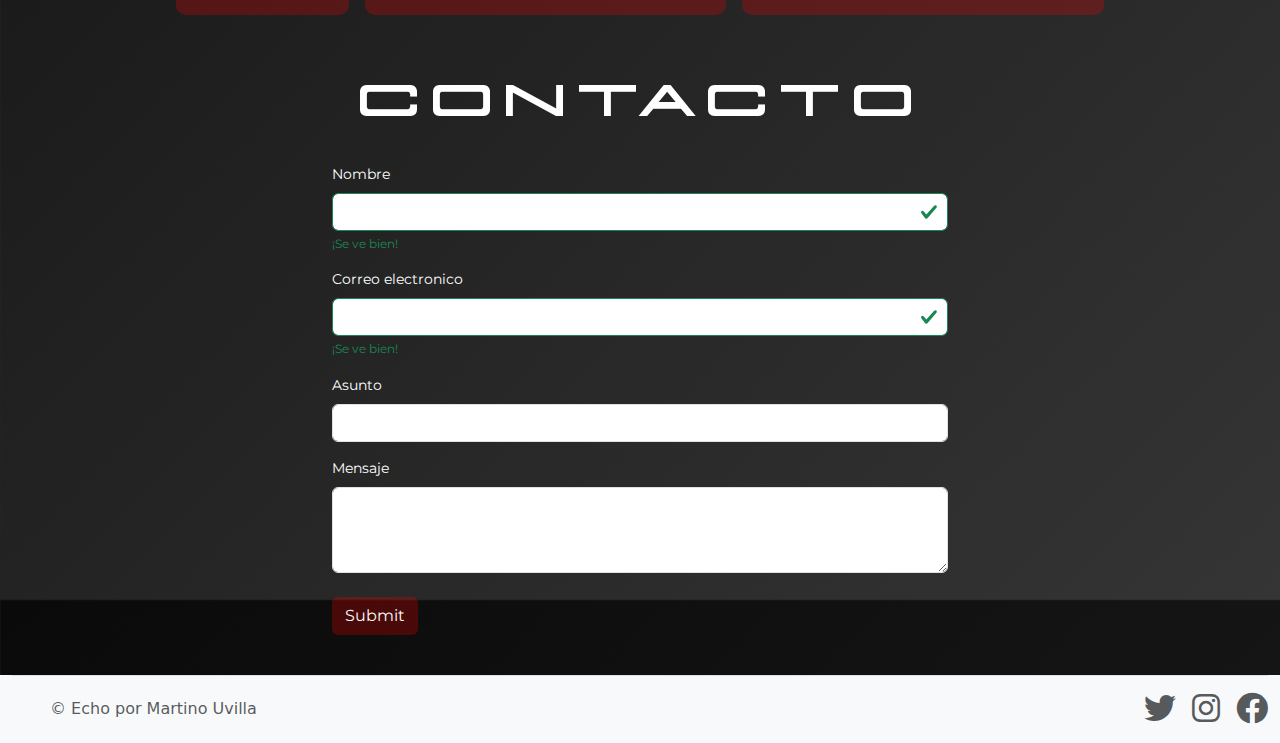
==== commit a3d32872: "me olvide un commit :[, arregle form y responsive" ====
--- a/index.html
+++ b/index.html
@@ -290,7 +290,7 @@
     <section class="display-3 text-center mt-5 mb-4">CONTACTO</section>
     <div class="container-fluid">
       <div class="row justify-content-center">
-        <div clasS="col-lg-6 col-sm-8 col-md-10">
+        <div class="col-lg-6 col-sm-8 col-md-10">
           <form>
             <div class="mb-3">
               <!-- nombre -->
@@ -323,7 +323,7 @@
 
             <div class="mb-3">
               <!-- boton de enviar -->
-              <input class="btn btn-light" type="submit" value="Submit">
+              <input class="btn text-light" type="submit" value="Submit">
             </div>
           </form>
         </div>
--- a/Css/style.css
+++ b/Css/style.css
@@ -41,7 +41,7 @@
 }
 
 #inicio .display-3 {
-    color: yellow !important; 
+    color: yellow !important;
 }
 
 
@@ -121,4 +121,15 @@
 #nuestros-vehiculos {
     font-family: 'Montserrat', sans-serif;
     color: white;
+}
+
+/* -------------- contacto -------------- */
+form {
+    font-family: 'Montserrat', sans-serif;
+    font-size: 14px;
+    color: white;
+}
+
+.btn {
+    background: rgba(255, 0, 0, 0.25);
 }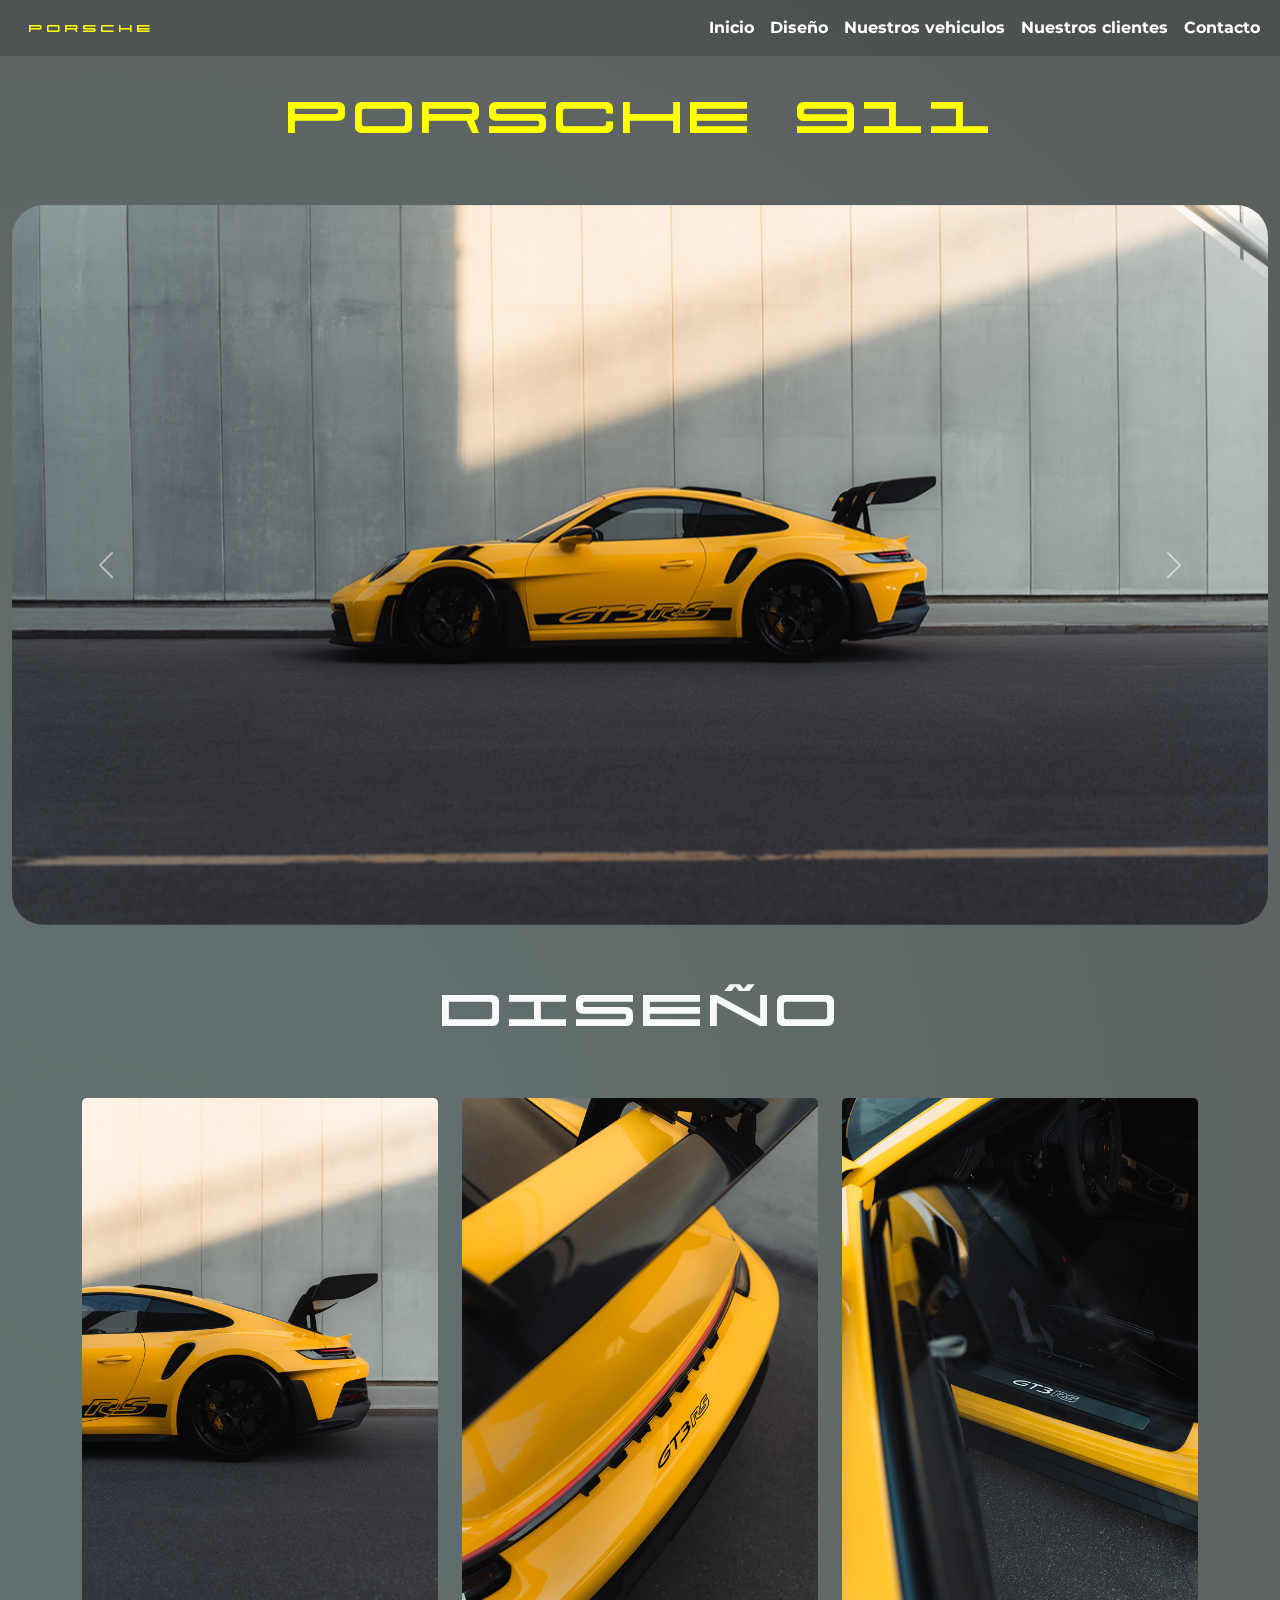
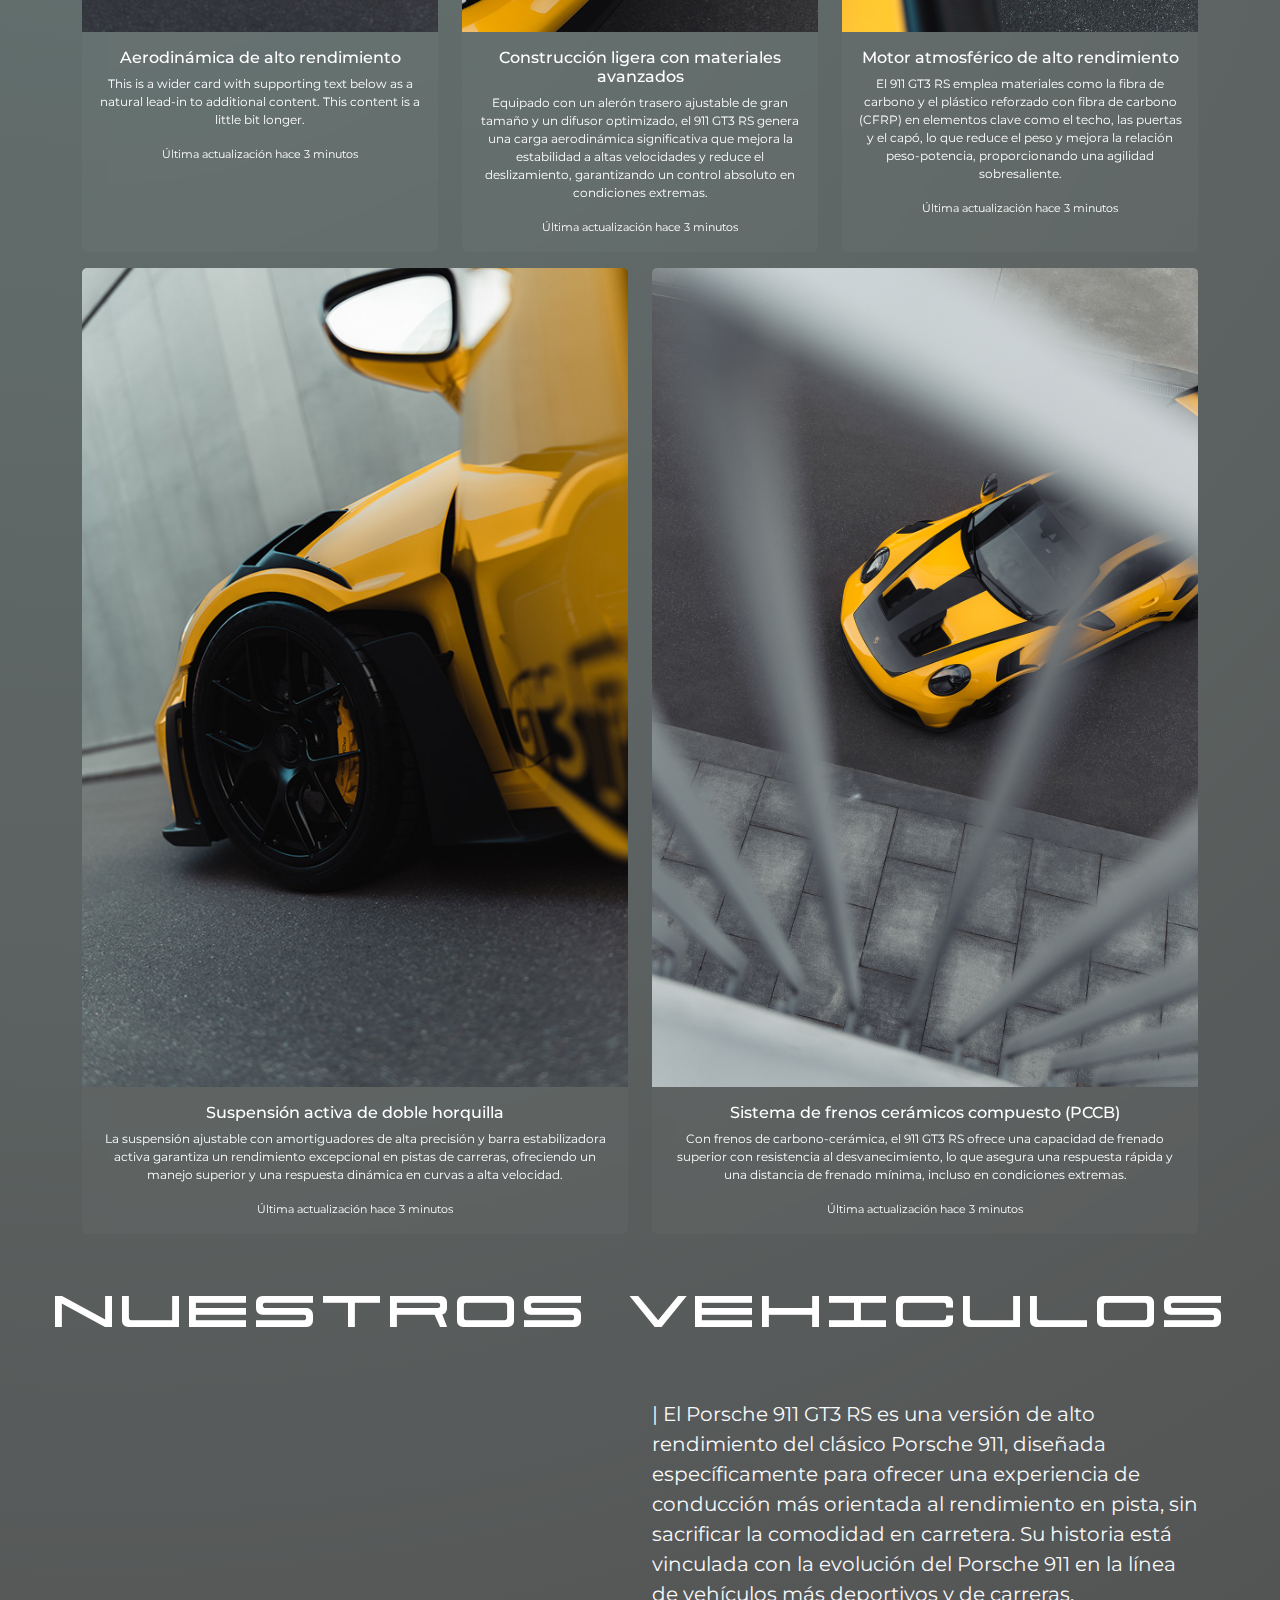
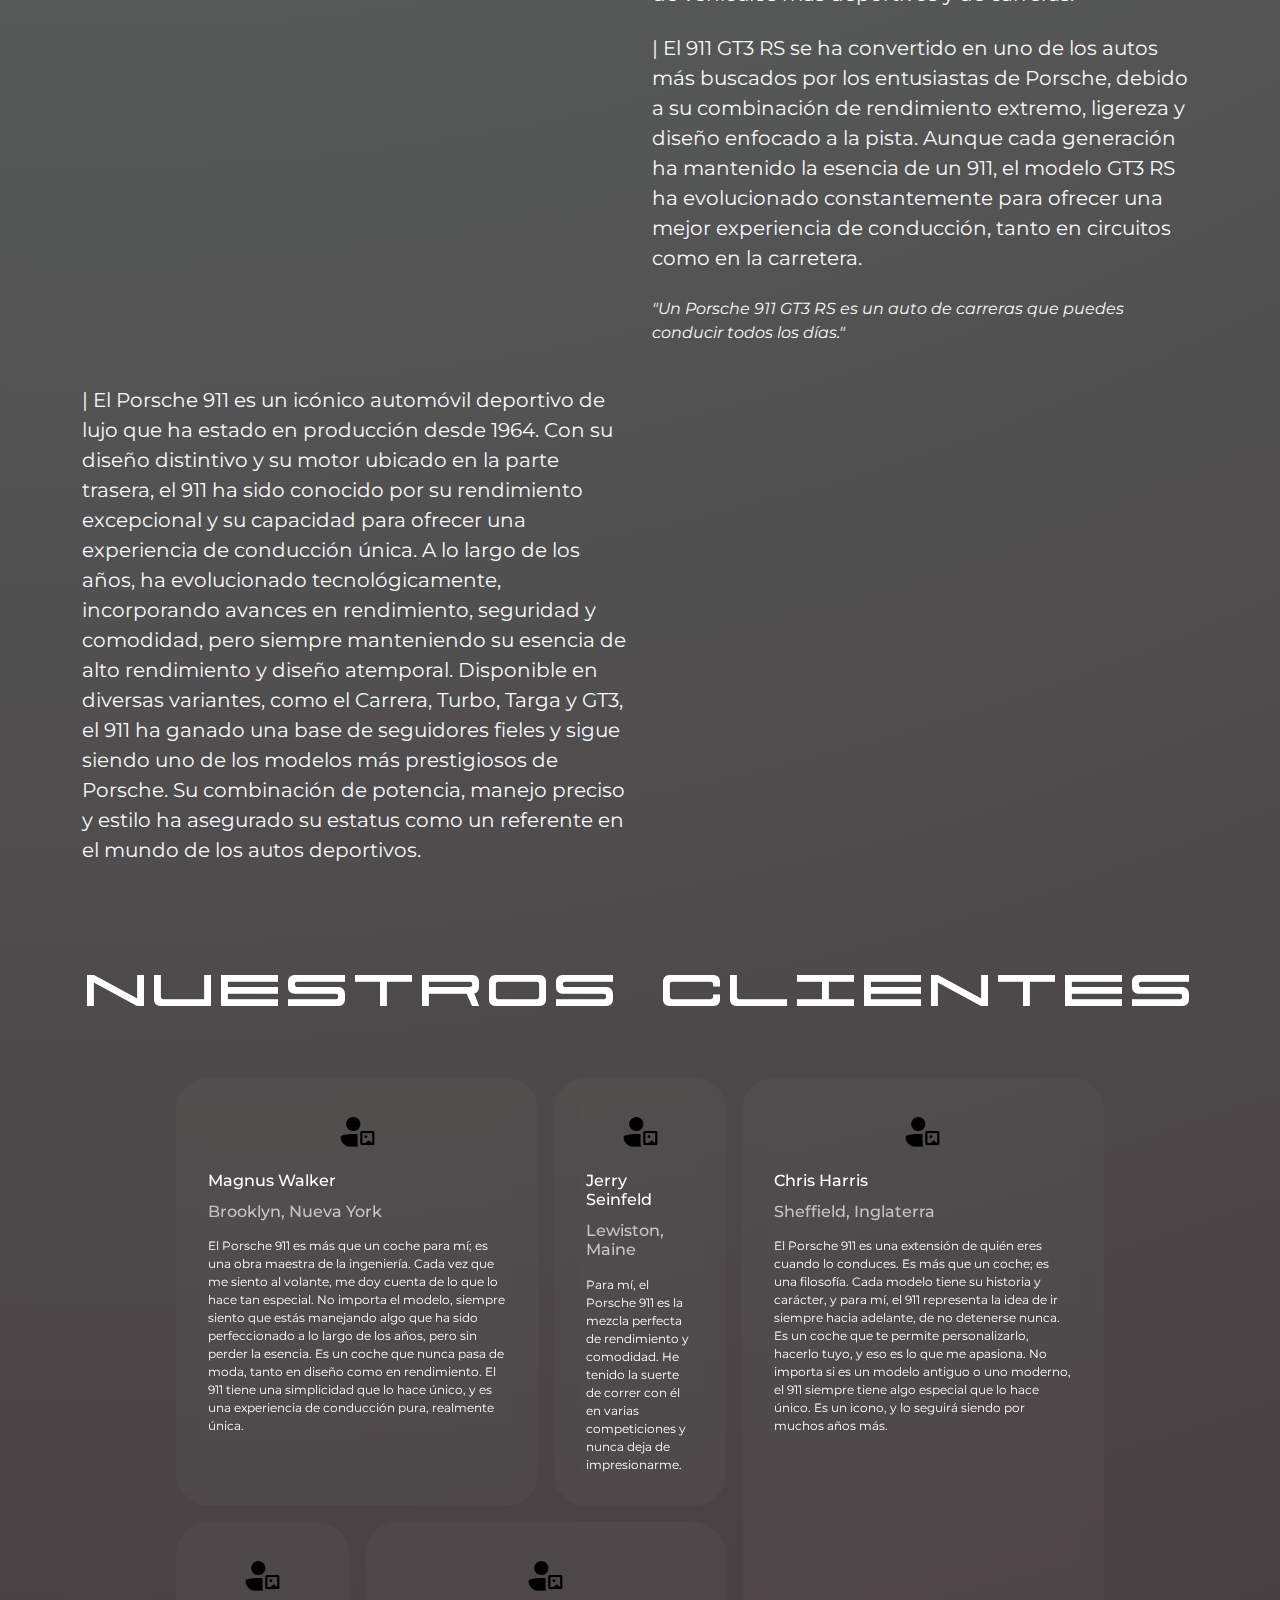
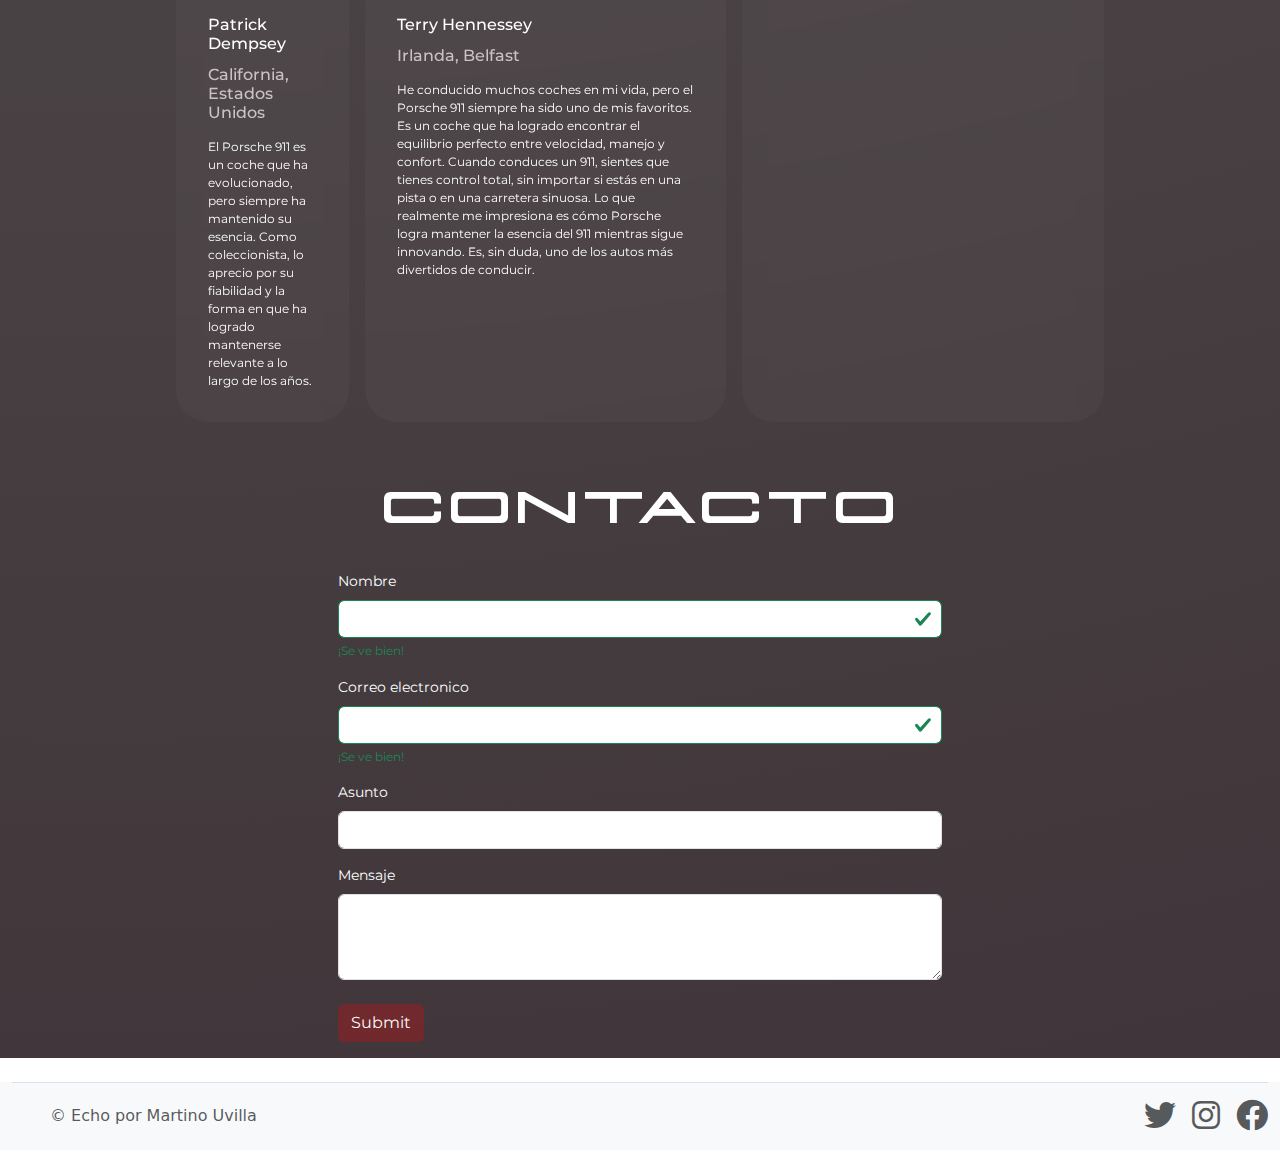
==== commit 8ea25c40: "cambios, no me gustaba" ====
--- a/index.html
+++ b/index.html
@@ -17,321 +17,344 @@
     integrity="sha384-YvpcrYf0tY3lHB60NNkmXc5s9fDVZLESaAA55NDzOxhy9GkcIdslK1eN7N6jIeHz"
     crossorigin="anonymous"></script>
 
-
-  <!-- NAVBAR -->
-  <div id="menu">
-    <div class="container-fluid p-0 fixed-top">
-      <nav class="navbar navbar-expand-lg">
-        <div class="container-fluid">
-          <a class="navbar-brand ms-3" href="#">porsche</a>
-          <button class="navbar-toggler border-0" type="button" data-bs-toggle="collapse" data-bs-target="#navbarNav" aria-controls="navbarNav" aria-expanded="false" aria-label="Toggle navigation">
-            <span class="navbar-toggler-icon"></span>
+  <div class="container-fluid" id="bg-gradient">
+
+    <!-- NAVBAR -->
+    <div id="menu">
+      <div class="container-fluid p-0 fixed-top">
+        <nav class="navbar navbar-expand-lg">
+          <div class="container-fluid">
+            <a class="navbar-brand ms-3" href="#">porsche</a>
+            <button class="navbar-toggler border-0" type="button" data-bs-toggle="collapse" data-bs-target="#navbarNav"
+              aria-controls="navbarNav" aria-expanded="false" aria-label="Toggle navigation">
+              <span class="navbar-toggler-icon"></span>
+            </button>
+            <div class="collapse navbar-collapse justify-content-end" id="navbarNav">
+              <ul class="navbar-nav">
+                <li class="nav-item">
+                  <a class="nav-link" aria-current="page" href="#inicio">Inicio</a>
+                </li>
+                <li class="nav-item">
+                  <a class="nav-link" href="#diseño">Diseño</a>
+                </li>
+                <li class="nav-item">
+                  <a class="nav-link" href="#nuestros-vehiculos">Nuestros vehiculos</a>
+                </li>
+                <li class="nav-item">
+                  <a class="nav-link" href="#reseñas">Nuestros clientes</a>
+                </li>
+                <li class="nav-item">
+                  <a class="nav-link" href="#contacto">Contacto</a>
+                </li>
+              </ul>
+            </div>
+          </div>
+        </nav>
+      </div>
+    </div>
+
+    <!-- ==================== -->
+    <!-- SLIDERS -->
+    <!-- ==================== -->
+
+
+    <div id="inicio">
+      <section class="display-3 text-light text-center mb-5">PORSCHE 911</section>
+      <div class="container-fluid p-0">
+        <div id="carouselExample" class="carousel slide">
+          <div class="carousel-inner  rounded-5">
+            <div class="carousel-item active">
+              <img src="imagenes/Porsche 1.jpg" class="d-block w-100 img-fluid" alt="...">
+            </div>
+            <div class="carousel-item">
+              <img src="imagenes/porsche 4.jpg" class="d-block w-100 img-fluid" alt="...">
+            </div>
+            <div class="carousel-item">
+              <img src="imagenes/porshce 8.jpg" class="d-block w-100 img-fluid" alt="...">
+            </div>
+          </div>
+          <button class="carousel-control-prev" type="button" data-bs-target="#carouselExample" data-bs-slide="prev">
+            <span class="carousel-control-prev-icon" aria-hidden="true"></span>
+            <span class="visually-hidden">Previous</span>
           </button>
-          <div class="collapse navbar-collapse justify-content-end" id="navbarNav">
-            <ul class="navbar-nav">
-              <li class="nav-item">
-                <a class="nav-link" aria-current="page" href="#inicio">Inicio</a>
-              </li>
-              <li class="nav-item">
-                <a class="nav-link" href="#diseño">Diseño</a>
-              </li>
-              <li class="nav-item">
-                <a class="nav-link" href="#nuestros-vehiculos">Nuestros vehiculos</a>
-              </li>
-              <li class="nav-item">
-                <a class="nav-link" href="#reseñas">Nuestros clientes</a>
-              </li>
-              <li class="nav-item">
-                <a class="nav-link" href="#contacto">Contacto</a>
-              </li>
-            </ul>
-          </div>
-        </div>
-      </nav>
-    </div>
+          <button class="carousel-control-next" type="button" data-bs-target="#carouselExample" data-bs-slide="next">
+            <span class="carousel-control-next-icon" aria-hidden="true"></span>
+            <span class="visually-hidden">Next</span>
+          </button>
+        </div>
+      </div>
+    </div>
+
+
+
+    <!-- ==================== -->
+    <!-- CARDS -->
+    <!-- ==================== -->
+
+    <div class="text-light" id="diseño">
+      <section class="display-3 text-light text-center my-5">DISEÑO</section>
+      <div class="container text-center text-light">
+        <div class="row justify-content-center">
+          <div class="col-md-6 col-lg-4 mb-3">
+            <div class="card transparent-card h-100 text-light border-0">
+              <img src="imagenes/porsche 3.jpg" class="card-img-top" alt="...">
+              <div class="card-body">
+                <h5 class="card-title">Aerodinámica de alto rendimiento</h5>
+                <p class="card-text">This is a wider card with supporting text below as a natural lead-in to additional
+                  content. This content is a little bit longer.</p>
+                <p class="card-text"><small>Última actualización hace 3 minutos</small></p>
+              </div>
+            </div>
+          </div>
+          <div class="col-md-6 col-lg-4 mb-3">
+            <div class="card transparent-card h-100 text-light border-0">
+              <img src="imagenes/porsche 5.jpg" class="card-img-top" alt="...">
+              <div class="card-body">
+                <h5 class="card-title">Construcción ligera con materiales avanzados</h5>
+                <p class="card-text">Equipado con un alerón trasero ajustable de gran tamaño y un difusor optimizado, el
+                  911 GT3 RS genera una carga aerodinámica significativa que mejora la estabilidad a altas velocidades y
+                  reduce el deslizamiento, garantizando un control absoluto en condiciones extremas.</p>
+                <p class="card-text"><small>Última actualización hace 3 minutos</small></p>
+              </div>
+            </div>
+          </div>
+          <div class="col-md-6 col-lg-4 mb-3">
+            <div class="card transparent-card h-100 text-light border-0">
+              <img src="imagenes/porsche 6.jpg" class="card-img-top" alt="...">
+              <div class="card-body">
+                <h5 class="card-title">Motor atmosférico de alto rendimiento</h5>
+                <p class="card-text">El 911 GT3 RS emplea materiales como la fibra de carbono y el plástico reforzado
+                  con
+                  fibra de carbono (CFRP) en elementos clave como el techo, las puertas y el capó, lo que reduce el peso
+                  y
+                  mejora la relación peso-potencia, proporcionando una agilidad sobresaliente.</p>
+                <p class="card-text"><small>Última actualización hace 3 minutos</small></p>
+              </div>
+            </div>
+          </div>
+          <div class="col-md-6 col-lg-6 mb-3">
+            <div class="card transparent-card h-100 text-light border-0">
+              <img src="imagenes/porsche 7.jpg" class="card-img-top" alt="...">
+              <div class="card-body">
+                <h5 class="card-title">Suspensión activa de doble horquilla</h5>
+                <p class="card-text">La suspensión ajustable con amortiguadores de alta precisión y barra estabilizadora
+                  activa garantiza un rendimiento excepcional en pistas de carreras, ofreciendo un manejo superior y una
+                  respuesta dinámica en curvas a alta velocidad.</p>
+                <p class="card-text"><small>Última actualización hace 3 minutos</small></p>
+              </div>
+            </div>
+          </div>
+          <div class="col-md-6 col-lg-6 mb-3">
+            <div class="card transparent-card h-100 text-light border-0">
+              <img src="imagenes/Porsche 2.jpg" class="card-img-top" alt="...">
+              <div class="card-body">
+                <h5 class="card-title">Sistema de frenos cerámicos compuesto (PCCB)</h5>
+                <p class="card-text">Con frenos de carbono-cerámica, el 911 GT3 RS ofrece una capacidad de frenado
+                  superior con resistencia al desvanecimiento, lo que asegura una respuesta rápida y una distancia de
+                  frenado mínima, incluso en condiciones extremas.</p>
+                <p class="card-text"><small>Última actualización hace 3 minutos</small></p>
+              </div>
+            </div>
+          </div>
+        </div>
+      </div>
+    </div>
+    <!-- ==================== -->
+    <!-- VIDEO -->
+    <!-- ==================== -->
+    <div class="text-light" id="nuestros-vehiculos">
+      <section class="display-3 text-center mb-5 mt-4">NUESTROS VEHICULOS</section>
+      <div class="container">
+        <div class="row d-flex justify-content-center">
+          <div class="col-lg-6 col-sm-12  mb-3">
+            <div class="ratio ratio-16x9">
+              <iframe src="https://www.youtube.com/embed/DZAdVY9kKbc?si=x_x4DPdECGyLw6MQ 
+            " title="Video de YouTube" allowfullscreen></iframe>
+            </div>
+          </div>
+          <div class="col-lg-6 col-sm-12">
+            <p class="mb-4 fs-5">| El Porsche 911 GT3 RS es una versión de alto rendimiento del clásico Porsche 911,
+              diseñada específicamente para ofrecer una experiencia de conducción más orientada al rendimiento en pista,
+              sin sacrificar la comodidad en carretera. Su historia está vinculada con la evolución del Porsche 911 en
+              la
+              línea de vehículos más deportivos y de carreras. </p>
+
+            <p class="mb-4 fs-5">| El 911 GT3 RS se ha convertido en uno de los autos más buscados por los entusiastas
+              de
+              Porsche, debido a su combinación de rendimiento extremo, ligereza y diseño enfocado a la pista. Aunque
+              cada
+              generación ha mantenido la esencia de un 911, el modelo GT3 RS ha evolucionado constantemente para ofrecer
+              una mejor experiencia de conducción, tanto en circuitos como en la carretera.</p>
+
+            <p class="mb-4 fs-6"><em>"Un Porsche 911 GT3 RS es un auto de carreras que puedes conducir todos los
+                días."</em></p>
+          </div>
+        </div>
+        <div class="row d-flex justify-content-center mt-3">
+          <div class="col-lg-6 col-sm-12  mb-3">
+           <p class="mb-4 fs-5">| El Porsche 911 es un icónico automóvil deportivo de lujo que ha estado en producción desde 1964. Con su diseño distintivo y su motor ubicado en la parte trasera, el 911 ha sido conocido por su rendimiento excepcional y su capacidad para ofrecer una experiencia de conducción única. A lo largo de los años, ha evolucionado tecnológicamente, incorporando avances en rendimiento, seguridad y comodidad, pero siempre manteniendo su esencia de alto rendimiento y diseño atemporal. Disponible en diversas variantes, como el Carrera, Turbo, Targa y GT3, el 911 ha ganado una base de seguidores fieles y sigue siendo uno de los modelos más prestigiosos de Porsche. Su combinación de potencia, manejo preciso y estilo ha asegurado su estatus como un referente en el mundo de los autos deportivos.</p>
+          </div>
+          <div class="col-lg-6 col-sm-12">
+            <div class="ratio ratio-16x9">
+              <iframe src="https://www.youtube.com/embed/jeLryUDxV2U?si=hxNYCaQkSiMaoK-W 
+            " title="Video de YouTube" allowfullscreen></iframe>
+            </div>
+          </div>
+        </div>
+      </div>
+    </div>
+    <!-- ==================== -->
+    <!-- RESEÑAS -->
+    <!-- ==================== -->
+    <div class="text-light" id="reseñas">
+      <section class="display-3 text-center mb-5 mt-5">NUESTROS CLIENTES</section>
+      <div class="container">
+        <div class="row g-3 justify-content-center">
+          <div class="col-lg-6 col-md-12 col-sm-12">
+            <div class="row g-3 mb-3 justify-content-center">
+              <div class="col">
+                <div class="card transparent-card-review h-100 p-3 rounded-5">
+                  <img src="imagenes/imagenes-de-usuario.png" class="mt-3 rounded-circle mx-auto d-block" height="45"
+                    width="45" alt="foto de perfil">
+                  <div class="card-body">
+                    <h5 class="card-title mb-3">Magnus Walker</h5>
+                    <h6 class="card-subtitle mb-3 ">Brooklyn, Nueva York</h6>
+                    <p class="card-text text-start">
+                      El Porsche 911 es más que un coche para mí; es una obra maestra de la ingeniería. Cada vez que me
+                      siento al volante, me doy cuenta de lo que lo hace tan especial. No importa el modelo, siempre
+                      siento que estás manejando algo que ha sido perfeccionado a lo largo de los años, pero sin perder
+                      la
+                      esencia. Es un coche que nunca pasa de moda, tanto en diseño como en rendimiento. El 911 tiene una
+                      simplicidad que lo hace único, y es una experiencia de conducción pura, realmente única.
+                    </p>
+                  </div>
+                </div>
+
+              </div>
+              <div class="col-sm-4">
+                <div class="card transparent-card-review h-100 p-3 rounded-5">
+                  <img src="imagenes/imagenes-de-usuario.png" class="mt-3 rounded-circle mx-auto d-block" height="45"
+                    width="45" alt="foto de perfil">
+                  <div class="card-body">
+                    <h5 class="card-title mb-3">Jerry Seinfeld</h5>
+                    <h6 class="card-subtitle mb-3 ">Lewiston, Maine</h6>
+                    <p class="card-text text-start">Para mí, el Porsche 911 es la mezcla perfecta de rendimiento y
+                      comodidad. He tenido la suerte de correr con él en varias competiciones y nunca deja de
+                      impresionarme.</p>
+                  </div>
+                </div>
+              </div>
+            </div>
+            <div class="row g-3 justify-content-center">
+              <div class="col-sm-4">
+                <div class="card transparent-card-review h-100 p-3 rounded-5">
+                  <img src="imagenes/imagenes-de-usuario.png" class="mt-3 rounded-circle mx-auto d-block" height="45"
+                    width="45" alt="foto de perfil">
+
+                  <div class="card-body">
+                    <h5 class="card-title mb-3">Patrick Dempsey</h5>
+                    <h6 class="card-subtitle mb-3 ">California, Estados Unidos</h6>
+                    <p class="card-text text-start">El Porsche 911 es un coche que ha evolucionado, pero siempre ha
+                      mantenido su esencia. Como coleccionista, lo aprecio por su fiabilidad y la forma en que ha
+                      logrado
+                      mantenerse relevante a lo largo de los años.</p>
+                  </div>
+                </div>
+              </div>
+              <div class="col">
+                <div class="card transparent-card-review h-100 p-3 rounded-5">
+                  <img src="imagenes/imagenes-de-usuario.png" class="mt-3 rounded-circle mx-auto d-block" height="45"
+                    width="45" alt="foto de perfil">
+
+                  <div class="card-body">
+                    <h5 class="card-title mb-3">Terry Hennessey</h5>
+                    <h6 class="card-subtitle mb-3 ">Irlanda, Belfast</h6>
+                    <p class="card-text text-start">He conducido muchos coches en mi vida, pero el Porsche 911 siempre
+                      ha
+                      sido uno de mis favoritos. Es un coche que ha logrado encontrar el equilibrio perfecto entre
+                      velocidad, manejo y confort. Cuando conduces un 911, sientes que tienes control total, sin
+                      importar
+                      si estás en una pista o en una carretera sinuosa. Lo que realmente me impresiona es cómo Porsche
+                      logra mantener la esencia del 911 mientras sigue innovando. Es, sin duda, uno de los autos más
+                      divertidos de conducir.</p>
+                  </div>
+                </div>
+              </div>
+            </div>
+          </div>
+          <div class="col-lg-4 col-md-12 col-sm-12">
+            <div class="card transparent-card-review h-100 p-3 rounded-5">
+              <img src="imagenes/imagenes-de-usuario.png" class="mt-3 rounded-circle mx-auto d-block" height="45"
+                width="45" alt="foto de perfil">
+
+              <div class="card-body">
+                <h5 class="card-title mb-3">Chris Harris</h5>
+                <h6 class="card-subtitle mb-3 ">Sheffield, Inglaterra</h6>
+                <p class="card-text text-start">El Porsche 911 es una extensión de quién eres cuando lo conduces. Es más
+                  que un coche; es una filosofía. Cada modelo tiene su historia y carácter, y para mí, el 911 representa
+                  la idea de ir siempre hacia adelante, de no detenerse nunca. Es un coche que te permite
+                  personalizarlo,
+                  hacerlo tuyo, y eso es lo que me apasiona. No importa si es un modelo antiguo o uno moderno, el 911
+                  siempre tiene algo especial que lo hace único. Es un icono, y lo seguirá siendo por muchos años más.
+                </p>
+              </div>
+            </div>
+          </div>
+        </div>
+      </div>
+    </div>
+
+    <!-- ==================== -->
+    <!-- CONTACTO -->
+    <!-- ==================== -->
+    <div class="text-light" id="contacto">
+      <section class="display-3 text-center mt-5 mb-4">CONTACTO</section>
+      <div class="container-fluid">
+        <div class="row justify-content-center">
+          <div class="col-lg-6 col-sm-8 col-md-10">
+            <form>
+              <div class="mb-3">
+                <!-- nombre -->
+                <label for="nombre" class="form-label">Nombre</label>
+                <input type="text" class="form-control is-valid" id="nombre" required>
+                <div class="valid-feedback">¡Se ve bien!</div>
+                <div class="invalid-feedback">Por favor ingresa tu nombre.</div>
+              </div>
+
+              <div class="mb-3">
+                <!-- correo -->
+                <label for="nombre" class="form-label">Correo electronico</label>
+                <input type="text" class="form-control is-valid" id="user@correo.com" required>
+                <div class="valid-feedback">¡Se ve bien!</div>
+                <div class="invalid-feedback">Por favor ingresa un email valido.</div>
+              </div>
+
+              <div class="mb-3">
+                <!-- asunto -->
+                <label for="nombre" class="form-label">Asunto</label>
+                <input type="text" class="form-control" id="user@correo.com" required>
+
+              </div>
+              <!-- mensaje -->
+
+              <div class="mb-4">
+                <label for="exampleFormControlTextarea1" class="form-label">Mensaje</label>
+                <textarea class="form-control" id="exampleFormControlTextarea1" rows="3"></textarea>
+              </div>
+
+              <div class="mb-3">
+                <!-- boton de enviar -->
+                <input class="btn text-light" type="submit" value="Submit">
+              </div>
+            </form>
+          </div>
+        </div>
+      </div>
+    </div>
+
+
+
   </div>
-
-  <!-- ==================== -->
-  <!-- SLIDERS -->
-  <!-- ==================== -->
-
-
-  <div id="inicio">
-    <section class="display-3 text-light text-center mb-5">PORSCHE 911</section>
-    <div class="container-fluid p-0">
-      <div id="carouselExample" class="carousel slide">
-        <div class="carousel-inner">
-          <div class="carousel-item active">
-            <img src="imagenes/Porsche 1.jpg" class="d-block w-100 img-fluid" alt="...">
-          </div>
-          <div class="carousel-item">
-            <img src="imagenes/porsche 4.jpg" class="d-block w-100 img-fluid" alt="...">
-          </div>
-          <div class="carousel-item">
-            <img src="imagenes/porshce 8.jpg" class="d-block w-100 img-fluid" alt="...">
-          </div>
-        </div>
-        <button class="carousel-control-prev" type="button" data-bs-target="#carouselExample" data-bs-slide="prev">
-          <span class="carousel-control-prev-icon" aria-hidden="true"></span>
-          <span class="visually-hidden">Previous</span>
-        </button>
-        <button class="carousel-control-next" type="button" data-bs-target="#carouselExample" data-bs-slide="next">
-          <span class="carousel-control-next-icon" aria-hidden="true"></span>
-          <span class="visually-hidden">Next</span>
-        </button>
-      </div>
-    </div>
-  </div>
-
-
-
-  <!-- ==================== -->
-  <!-- CARDS -->
-  <!-- ==================== -->
-
-  <div class="text-light" id="diseño">
-    <section class="display-3 text-light text-center my-5">DISEÑO</section>
-    <div class="container text-center text-light">
-      <div class="row justify-content-center">
-        <div class="col-md-6 col-lg-4 mb-3">
-          <div class="card transparent-card h-100 text-light border-0">
-            <img src="imagenes/porsche 3.jpg" class="card-img-top" alt="...">
-            <div class="card-body">
-              <h5 class="card-title">Aerodinámica de alto rendimiento</h5>
-              <p class="card-text">This is a wider card with supporting text below as a natural lead-in to additional
-                content. This content is a little bit longer.</p>
-              <p class="card-text"><small>Última actualización hace 3 minutos</small></p>
-            </div>
-          </div>
-        </div>
-        <div class="col-md-6 col-lg-4 mb-3">
-          <div class="card transparent-card h-100 text-light border-0">
-            <img src="imagenes/porsche 5.jpg" class="card-img-top" alt="...">
-            <div class="card-body">
-              <h5 class="card-title">Construcción ligera con materiales avanzados</h5>
-              <p class="card-text">Equipado con un alerón trasero ajustable de gran tamaño y un difusor optimizado, el
-                911 GT3 RS genera una carga aerodinámica significativa que mejora la estabilidad a altas velocidades y
-                reduce el deslizamiento, garantizando un control absoluto en condiciones extremas.</p>
-              <p class="card-text"><small>Última actualización hace 3 minutos</small></p>
-            </div>
-          </div>
-        </div>
-        <div class="col-md-6 col-lg-4 mb-3">
-          <div class="card transparent-card h-100 text-light border-0">
-            <img src="imagenes/porsche 6.jpg" class="card-img-top" alt="...">
-            <div class="card-body">
-              <h5 class="card-title">Motor atmosférico de alto rendimiento</h5>
-              <p class="card-text">El 911 GT3 RS emplea materiales como la fibra de carbono y el plástico reforzado con
-                fibra de carbono (CFRP) en elementos clave como el techo, las puertas y el capó, lo que reduce el peso y
-                mejora la relación peso-potencia, proporcionando una agilidad sobresaliente.</p>
-              <p class="card-text"><small>Última actualización hace 3 minutos</small></p>
-            </div>
-          </div>
-        </div>
-        <div class="col-md-6 col-lg-6 mb-3">
-          <div class="card transparent-card h-100 text-light border-0">
-            <img src="imagenes/porsche 7.jpg" class="card-img-top" alt="...">
-            <div class="card-body">
-              <h5 class="card-title">Suspensión activa de doble horquilla</h5>
-              <p class="card-text">La suspensión ajustable con amortiguadores de alta precisión y barra estabilizadora
-                activa garantiza un rendimiento excepcional en pistas de carreras, ofreciendo un manejo superior y una
-                respuesta dinámica en curvas a alta velocidad.</p>
-              <p class="card-text"><small>Última actualización hace 3 minutos</small></p>
-            </div>
-          </div>
-        </div>
-        <div class="col-md-6 col-lg-6 mb-3">
-          <div class="card transparent-card h-100 text-light border-0">
-            <img src="imagenes/Porsche 2.jpg" class="card-img-top" alt="...">
-            <div class="card-body">
-              <h5 class="card-title">Sistema de frenos cerámicos compuesto (PCCB)</h5>
-              <p class="card-text">Con frenos de carbono-cerámica, el 911 GT3 RS ofrece una capacidad de frenado
-                superior con resistencia al desvanecimiento, lo que asegura una respuesta rápida y una distancia de
-                frenado mínima, incluso en condiciones extremas.</p>
-              <p class="card-text"><small>Última actualización hace 3 minutos</small></p>
-            </div>
-          </div>
-        </div>
-      </div>
-    </div>
-  </div>
-  <!-- ==================== -->
-  <!-- VIDEO -->
-  <!-- ==================== -->
-  <div class="text-light" id="nuestros-vehiculos">
-    <section class="display-3 text-center mb-5 mt-4">CONOCE NUESTROS VEHICULOS</section>
-    <div class="container">
-      <div class="row">
-        <div class="col-lg-6 col-sm-12 mb-3">
-          <div class="ratio ratio-16x9">
-            <iframe src="https://www.youtube.com/embed/DZAdVY9kKbc?si=x_x4DPdECGyLw6MQ 
-            " title="Video de YouTube" allowfullscreen></iframe>
-          </div>
-        </div>
-        <div class="col-lg-6 col-sm-12">
-          <p class="mb-4 fs-4">| El Porsche 911 GT3 RS es una versión de alto rendimiento del clásico Porsche 911,
-            diseñada específicamente para ofrecer una experiencia de conducción más orientada al rendimiento en pista,
-            sin sacrificar la comodidad en carretera. Su historia está vinculada con la evolución del Porsche 911 en
-            la
-            línea de vehículos más deportivos y de carreras. </p>
-
-          <p class="mb-4 fs-5">| El 911 GT3 RS se ha convertido en uno de los autos más buscados por los entusiastas
-            de
-            Porsche, debido a su combinación de rendimiento extremo, ligereza y diseño enfocado a la pista. Aunque
-            cada
-            generación ha mantenido la esencia de un 911, el modelo GT3 RS ha evolucionado constantemente para ofrecer
-            una mejor experiencia de conducción, tanto en circuitos como en la carretera.</p>
-
-          <p class="mb-4 fs-6"><em>"Un Porsche 911 GT3 RS es un auto de carreras que puedes conducir todos los
-              días."</em></p>
-        </div>
-      </div>
-    </div>
-  </div>
-  <!-- ==================== -->
-  <!-- RESEÑAS -->
-  <!-- ==================== -->
-  <div class="text-light" id="reseñas">
-    <section class="display-3 text-center mb-5 mt-4">NUESTROS CLIENTES</section>
-    <div class="container">
-      <div class="row g-3 justify-content-center">
-        <div class="col-lg-6 col-md-12 col-sm-12">
-          <div class="row g-3 mb-3 justify-content-center">
-            <div class="col">
-              <div class="card transparent-card-review h-100  p-3">
-                <img src="imagenes/imagenes-de-usuario.png" class="mt-3 rounded-circle mx-auto d-block" height="45"
-                  width="45" alt="foto de perfil">
-                <div class="card-body">
-                  <h5 class="card-title mb-3">Magnus Walker</h5>
-                  <h6 class="card-subtitle mb-3 ">Brooklyn, Nueva York</h6>
-                  <p class="card-text text-start">
-                    El Porsche 911 es más que un coche para mí; es una obra maestra de la ingeniería. Cada vez que me
-                    siento al volante, me doy cuenta de lo que lo hace tan especial. No importa el modelo, siempre
-                    siento que estás manejando algo que ha sido perfeccionado a lo largo de los años, pero sin perder la
-                    esencia. Es un coche que nunca pasa de moda, tanto en diseño como en rendimiento. El 911 tiene una
-                    simplicidad que lo hace único, y es una experiencia de conducción pura, realmente única.
-                  </p>
-                </div>
-              </div>
-
-            </div>
-            <div class="col-sm-4">
-              <div class="card transparent-card-review h-100  p-3">
-                <img src="imagenes/imagenes-de-usuario.png" class="mt-3 rounded-circle mx-auto d-block" height="45"
-                  width="45" alt="foto de perfil">
-                <div class="card-body">
-                  <h5 class="card-title mb-3">Jerry Seinfeld</h5>
-                  <h6 class="card-subtitle mb-3 ">Lewiston, Maine</h6>
-                  <p class="card-text text-start">Para mí, el Porsche 911 es la mezcla perfecta de rendimiento y
-                    comodidad. He tenido la suerte de correr con él en varias competiciones y nunca deja de
-                    impresionarme.</p>
-                </div>
-              </div>
-            </div>
-          </div>
-          <div class="row g-3 justify-content-center">
-            <div class="col-sm-4">
-              <div class="card transparent-card-review h-100  p-3">
-                <img src="imagenes/imagenes-de-usuario.png" class="mt-3 rounded-circle mx-auto d-block" height="45"
-                  width="45" alt="foto de perfil">
-
-                <div class="card-body">
-                  <h5 class="card-title mb-3">Patrick Dempsey</h5>
-                  <h6 class="card-subtitle mb-3 ">California, Estados Unidos</h6>
-                  <p class="card-text text-start">El Porsche 911 es un coche que ha evolucionado, pero siempre ha
-                    mantenido su esencia. Como coleccionista, lo aprecio por su fiabilidad y la forma en que ha logrado
-                    mantenerse relevante a lo largo de los años.</p>
-                </div>
-              </div>
-            </div>
-            <div class="col">
-              <div class="card transparent-card-review h-100  p-3">
-                <img src="imagenes/imagenes-de-usuario.png" class="mt-3 rounded-circle mx-auto d-block" height="45"
-                  width="45" alt="foto de perfil">
-
-                <div class="card-body">
-                  <h5 class="card-title mb-3">Terry Hennessey</h5>
-                  <h6 class="card-subtitle mb-3 ">Irlanda, Belfast</h6>
-                  <p class="card-text text-start">He conducido muchos coches en mi vida, pero el Porsche 911 siempre ha
-                    sido uno de mis favoritos. Es un coche que ha logrado encontrar el equilibrio perfecto entre
-                    velocidad, manejo y confort. Cuando conduces un 911, sientes que tienes control total, sin importar
-                    si estás en una pista o en una carretera sinuosa. Lo que realmente me impresiona es cómo Porsche
-                    logra mantener la esencia del 911 mientras sigue innovando. Es, sin duda, uno de los autos más
-                    divertidos de conducir.</p>
-                </div>
-              </div>
-            </div>
-          </div>
-        </div>
-        <div class="col-lg-4 col-md-12 col-sm-12">
-          <div class="card transparent-card-review h-100 p-3">
-            <img src="imagenes/imagenes-de-usuario.png" class="mt-3 rounded-circle mx-auto d-block" height="45"
-              width="45" alt="foto de perfil">
-
-            <div class="card-body">
-              <h5 class="card-title mb-3">Chris Harris</h5>
-              <h6 class="card-subtitle mb-3 ">Sheffield, Inglaterra</h6>
-              <p class="card-text text-start">El Porsche 911 es una extensión de quién eres cuando lo conduces. Es más
-                que un coche; es una filosofía. Cada modelo tiene su historia y carácter, y para mí, el 911 representa
-                la idea de ir siempre hacia adelante, de no detenerse nunca. Es un coche que te permite personalizarlo,
-                hacerlo tuyo, y eso es lo que me apasiona. No importa si es un modelo antiguo o uno moderno, el 911
-                siempre tiene algo especial que lo hace único. Es un icono, y lo seguirá siendo por muchos años más.</p>
-            </div>
-          </div>
-        </div>
-      </div>
-    </div>
-  </div>
-
-  <!-- ==================== -->
-  <!-- CONTACTO -->
-  <!-- ==================== -->
-  <div class="text-light" id="contacto">
-    <section class="display-3 text-center mt-5 mb-4">CONTACTO</section>
-    <div class="container-fluid">
-      <div class="row justify-content-center">
-        <div class="col-lg-6 col-sm-8 col-md-10">
-          <form>
-            <div class="mb-3">
-              <!-- nombre -->
-              <label for="nombre" class="form-label">Nombre</label>
-              <input type="text" class="form-control is-valid" id="nombre" required>
-              <div class="valid-feedback">¡Se ve bien!</div>
-              <div class="invalid-feedback">Por favor ingresa tu nombre.</div>
-            </div>
-
-            <div class="mb-3">
-              <!-- correo -->
-              <label for="nombre" class="form-label">Correo electronico</label>
-              <input type="text" class="form-control is-valid" id="user@correo.com" required>
-              <div class="valid-feedback">¡Se ve bien!</div>
-              <div class="invalid-feedback">Por favor ingresa un email valido.</div>
-            </div>
-
-            <div class="mb-3">
-              <!-- asunto -->
-              <label for="nombre" class="form-label">Asunto</label>
-              <input type="text" class="form-control" id="user@correo.com" required>
-
-            </div>
-            <!-- mensaje -->
-
-            <div class="mb-4">
-              <label for="exampleFormControlTextarea1" class="form-label">Mensaje</label>
-              <textarea class="form-control" id="exampleFormControlTextarea1" rows="3"></textarea>
-            </div>
-
-            <div class="mb-3">
-              <!-- boton de enviar -->
-              <input class="btn text-light" type="submit" value="Submit">
-            </div>
-          </form>
-        </div>
-      </div>
-    </div>
-  </div>
-
-
 
 
   <!-- ==================== -->
--- a/Css/style.css
+++ b/Css/style.css
@@ -12,39 +12,20 @@
 
 /* -------------- body -------------- */
 
-body {
-    height: 100vh;
-    background: linear-gradient(135deg, #0a0a0a, #1c1c1c, #3a3a3a, #2c2b29);
-    background-size: 300% 300%;
-    animation: gradient 18s ease-in-out infinite;
-    padding-top: 70px;
-}
-
-@keyframes gradient {
-    0% {
-        background-position: 0% 50%;
-    }
-
-    50% {
-        background-position: 100% 50%;
-    }
-
-    100% {
-        background-position: 0% 50%;
-    }
+#bg-gradient {
+    background-image: radial-gradient(circle at 8.21% 20.74%, #647371 0, #5d6463 25%, #535353 50%, #494244 75%, #40353a 100%); 
+    padding-top: 80px;
 }
 
 .display-3 {
     font-family: 'Porsche', sans-serif;
     color: rgb(255, 255, 255);
-    letter-spacing: 10px;
+    letter-spacing: 4px;
 }
 
 #inicio .display-3 {
     color: yellow !important;
 }
-
-
 
 /* -------------- navbar -------------- */
 
@@ -68,16 +49,14 @@
 }
 
 
-
-
-
-
 /* -------------- carrusel -------------- */
 
 .carousel-item img {
     height: 80vh;
     object-fit: cover;
 }
+
+
 
 /* -------------- cards -------------- */
 .card-title {
@@ -99,22 +78,17 @@
 
 
 .transparent-card {
-    background: rgba(0, 0, 0, 0.25);
-    color: white;
-    border: 0px solid rgba(255, 255, 255, 0.2);
-    padding: 2rem;
-    text-align: center;
-    border-radius: 10px;
+    background-color: rgba(255, 255, 255, 0.027);
+    backdrop-filter: blur(10px);
+    border: 0cm;
 
 }
 
 .transparent-card-review {
-    background: rgba(255, 0, 0, 0.25);
-    color: white;
-    border: 0px solid rgba(255, 255, 255, 0.2);
-    padding: 2rem;
-    text-align: center;
-    border-radius: 10px;
+    background-color: rgba(255, 255, 255, 0.027);
+    backdrop-filter: blur(10px);
+    border: 0cm;
+
 
 }
 
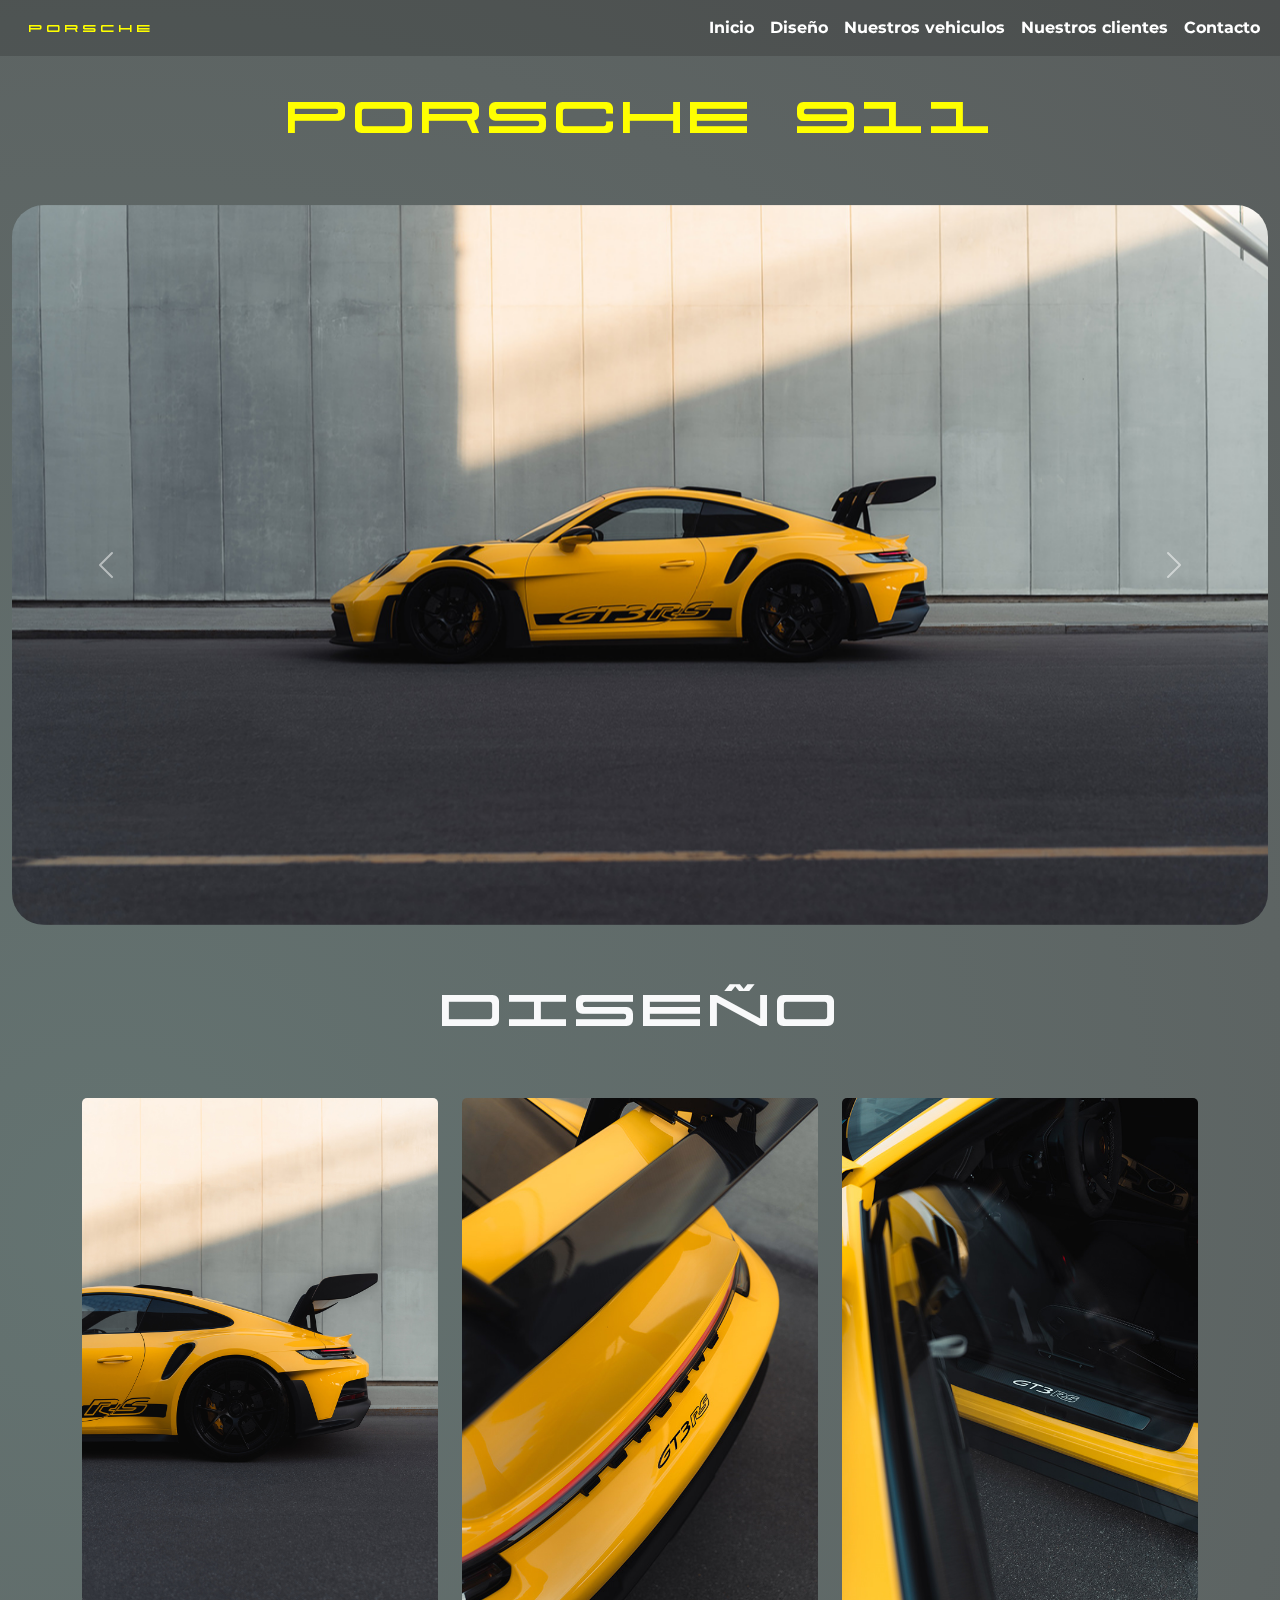
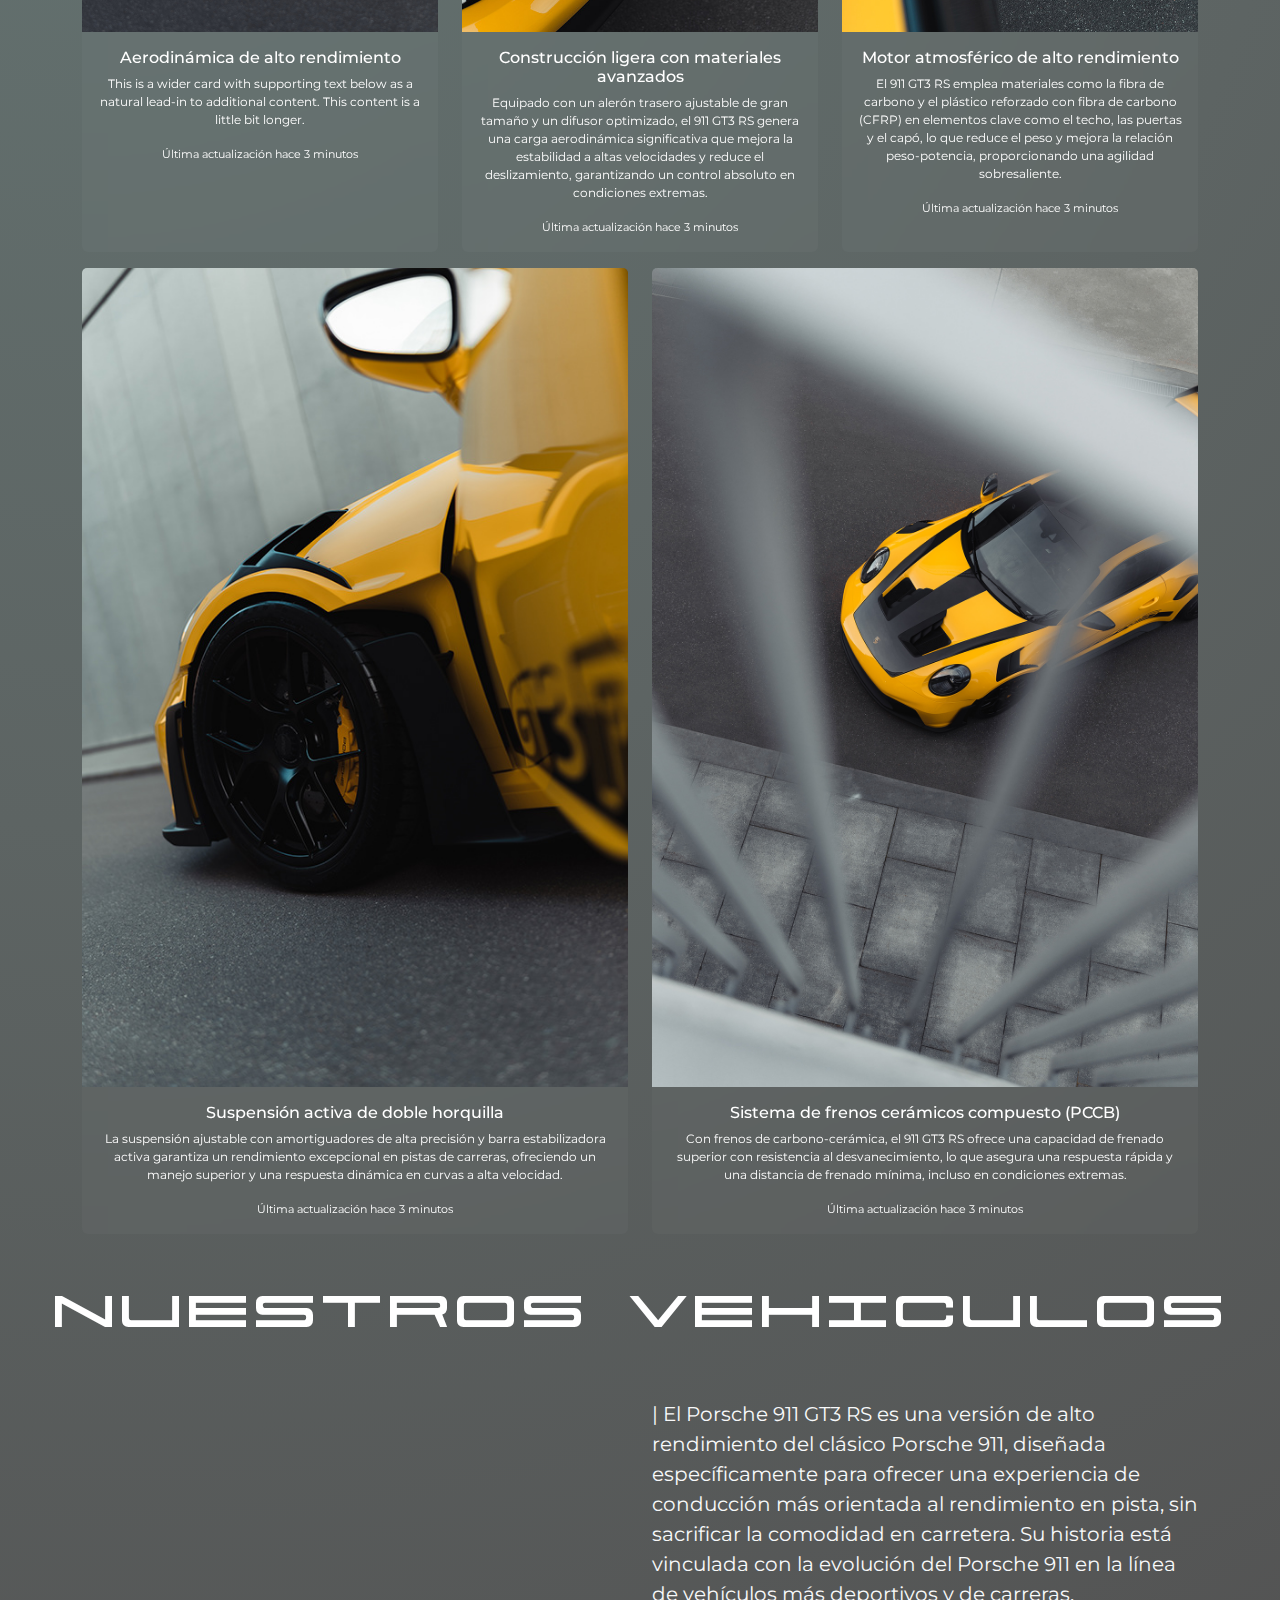
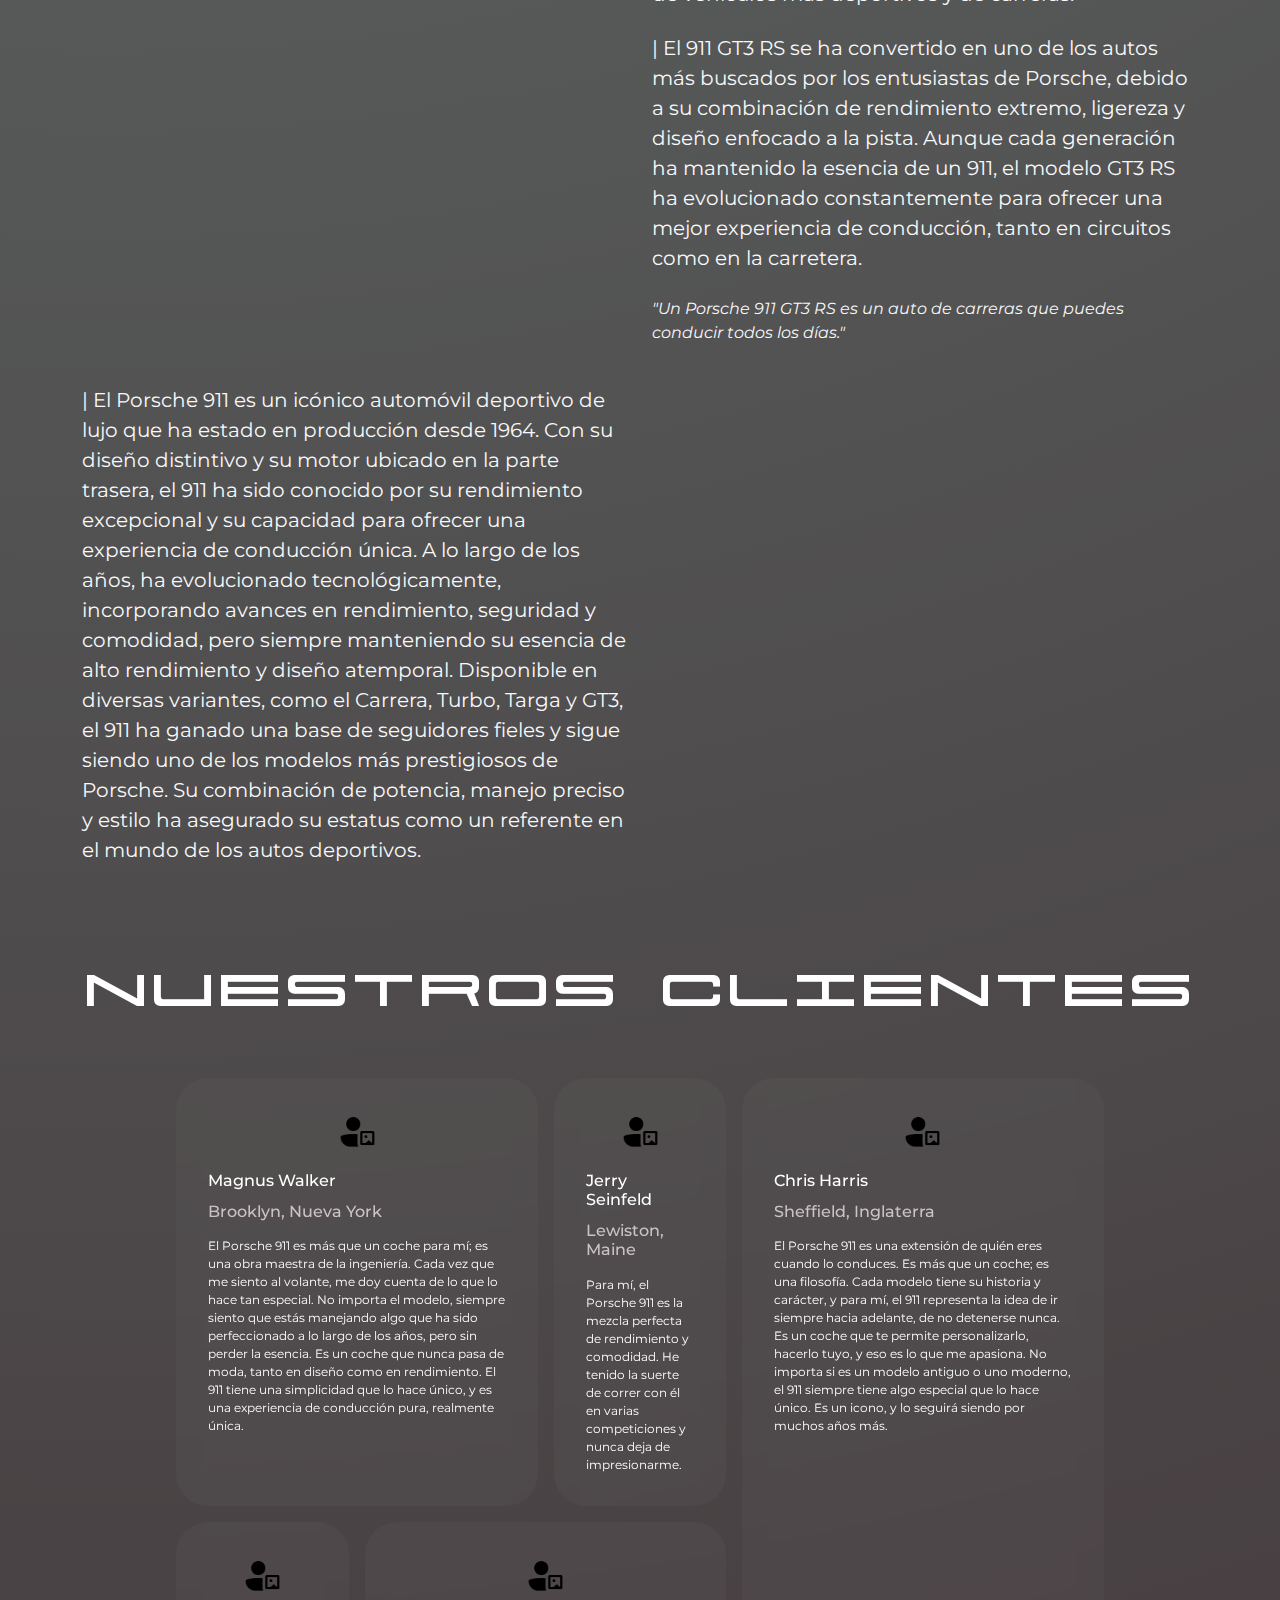
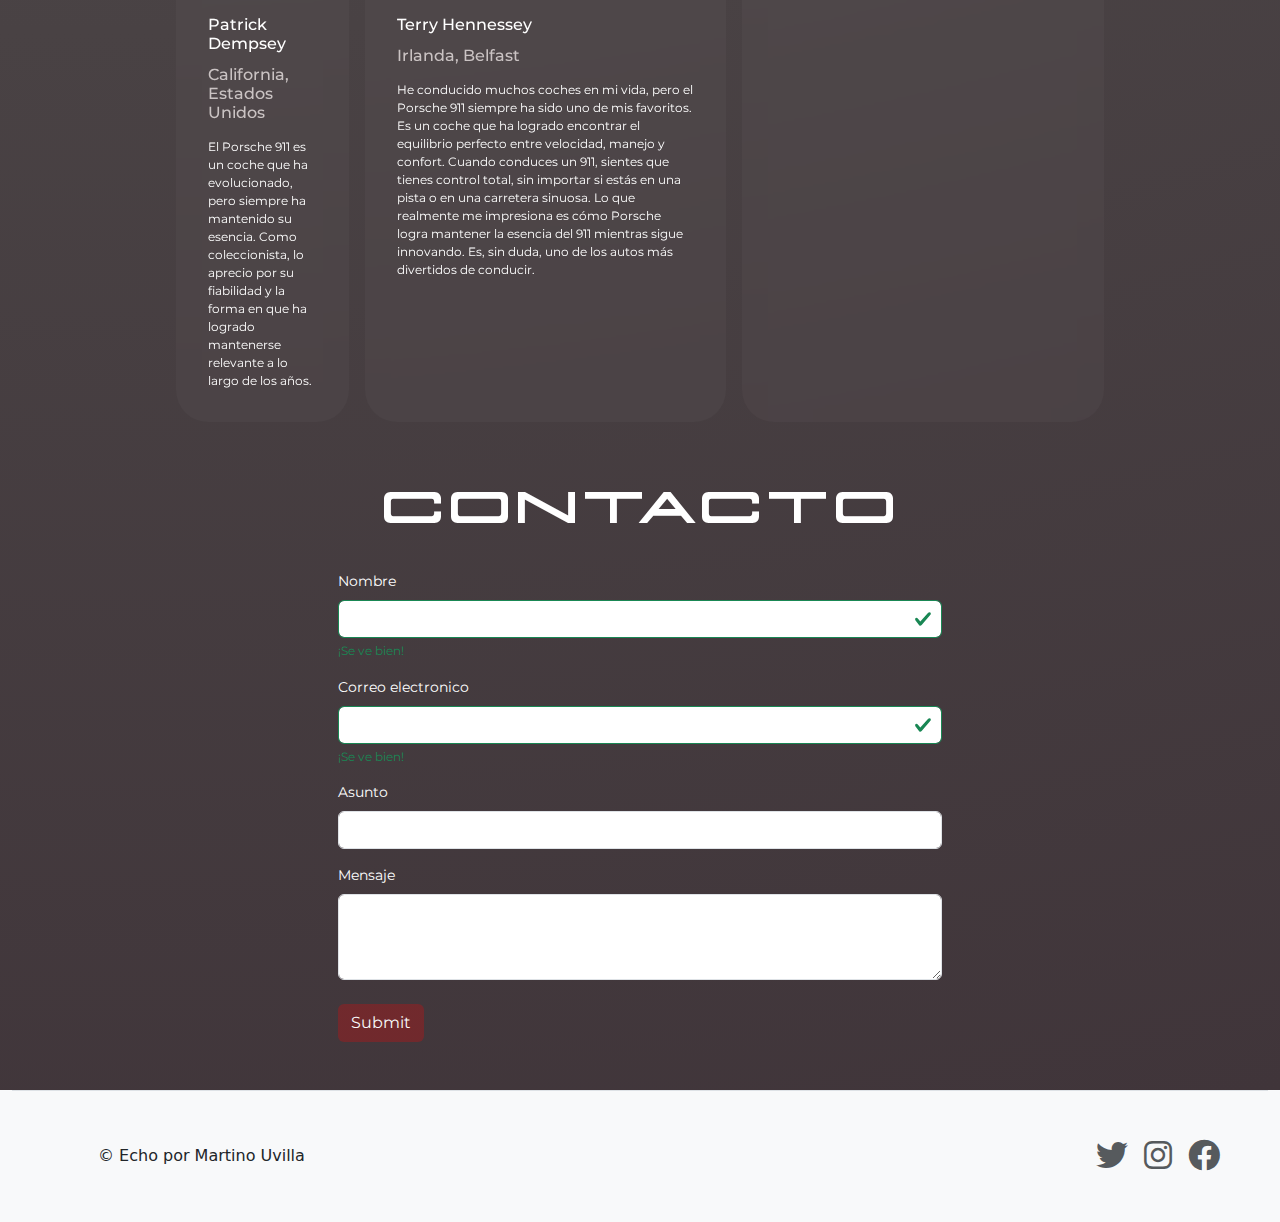
==== commit 567fcc22: "arregle footer" ====
--- a/index.html
+++ b/index.html
@@ -342,7 +342,7 @@
                 <textarea class="form-control" id="exampleFormControlTextarea1" rows="3"></textarea>
               </div>
 
-              <div class="mb-3">
+              <div class="mb-5">
                 <!-- boton de enviar -->
                 <input class="btn text-light" type="submit" value="Submit">
               </div>
@@ -351,9 +351,6 @@
         </div>
       </div>
     </div>
-
-
-
   </div>
 
 
@@ -361,14 +358,14 @@
   <!-- Footer -->
   <!-- ==================== -->
   <div class="container-fluid bg-light">
-    <footer class="d-flex flex-wrap justify-content-between align-items-center py-3 my-4 border-top">
+    <footer class="d-flex flex-wrap justify-content-between align-items-center p-5 border-top">
       <div class="col-md-4 d-flex align-items-center">
         <a href="/" class="mb-3 me-2 mb-md-0 text-body-secondary text-decoration-none lh-1">
           <svg class="bi" width="30" height="24">
             <use xlink:href="#bootstrap"></use>
           </svg>
         </a>
-        <span class="mb-3 mb-md-0 text-body-secondary">© Echo por Martino Uvilla</span>
+        <span class="mb-3 mb-md-0 text-body-light">© Echo por Martino Uvilla</span>
       </div>
 
       <ul class="nav col-md-4 justify-content-end list-unstyled d-flex">
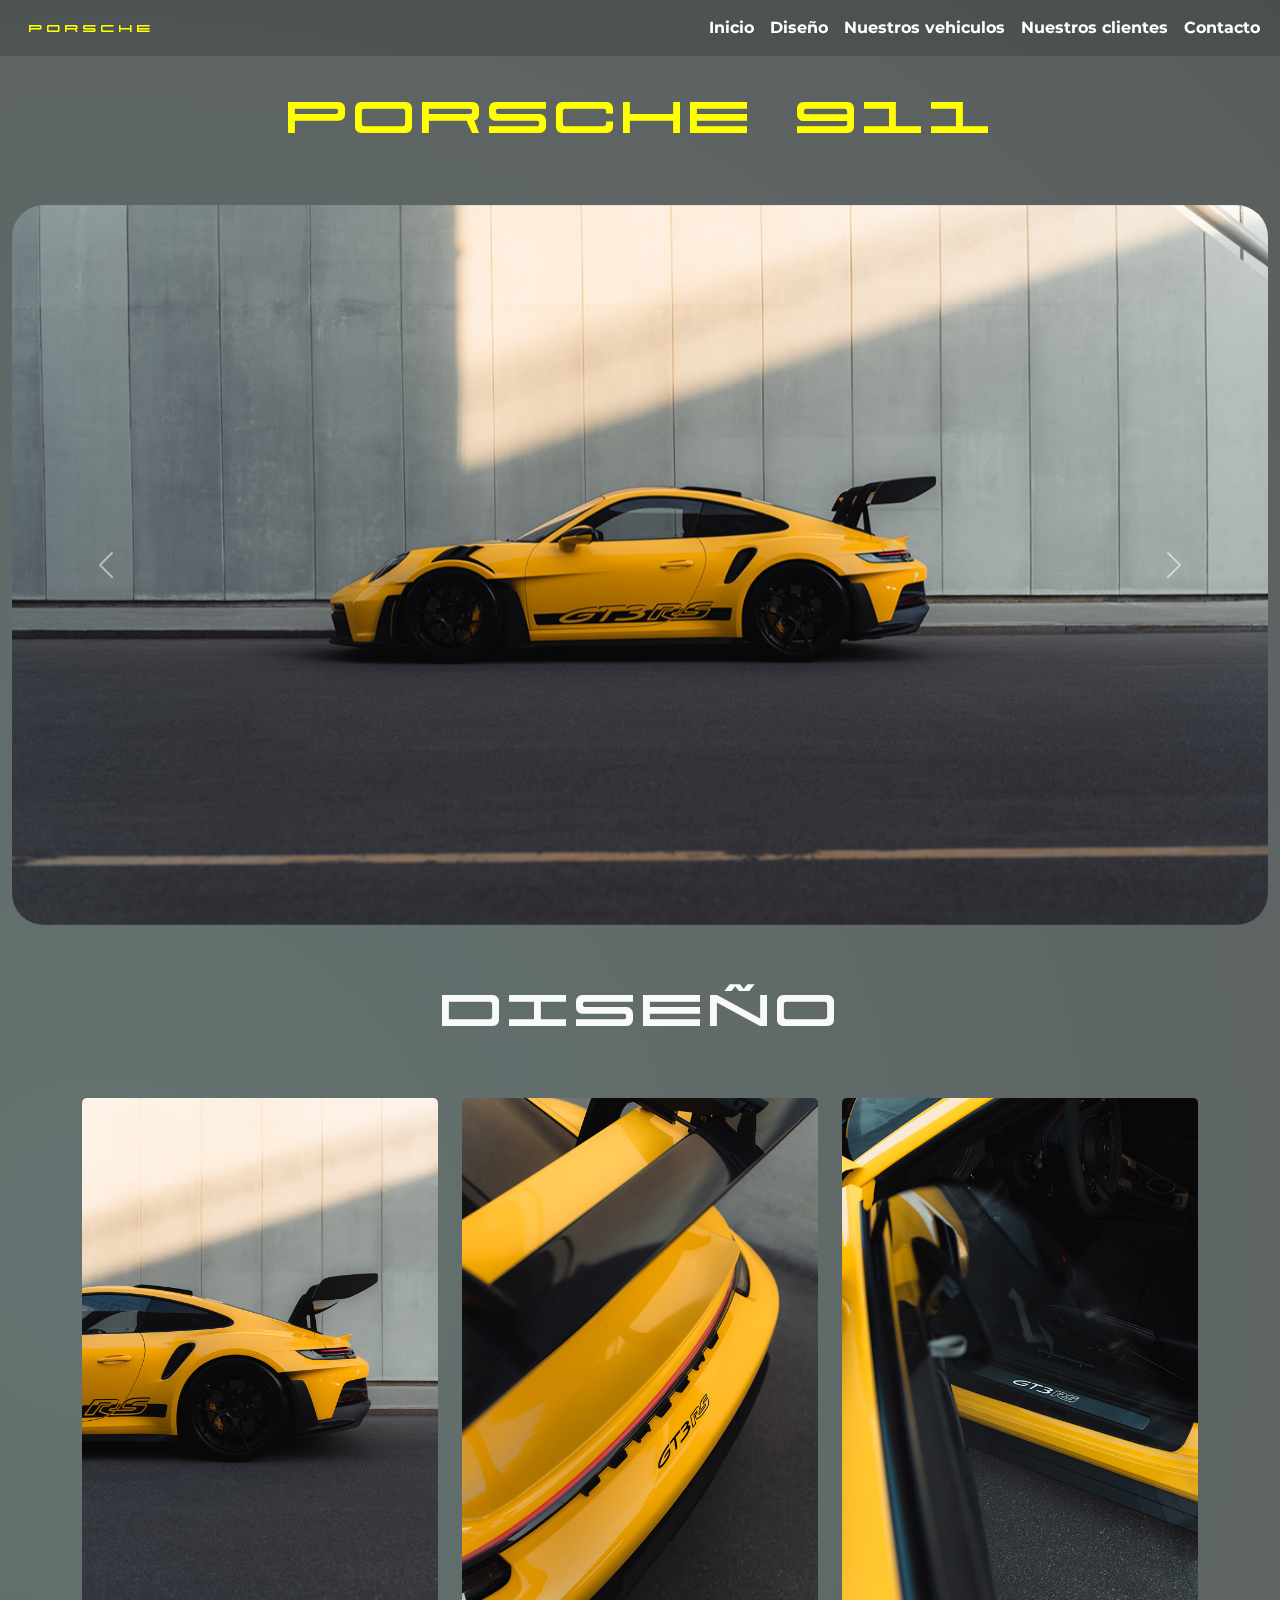
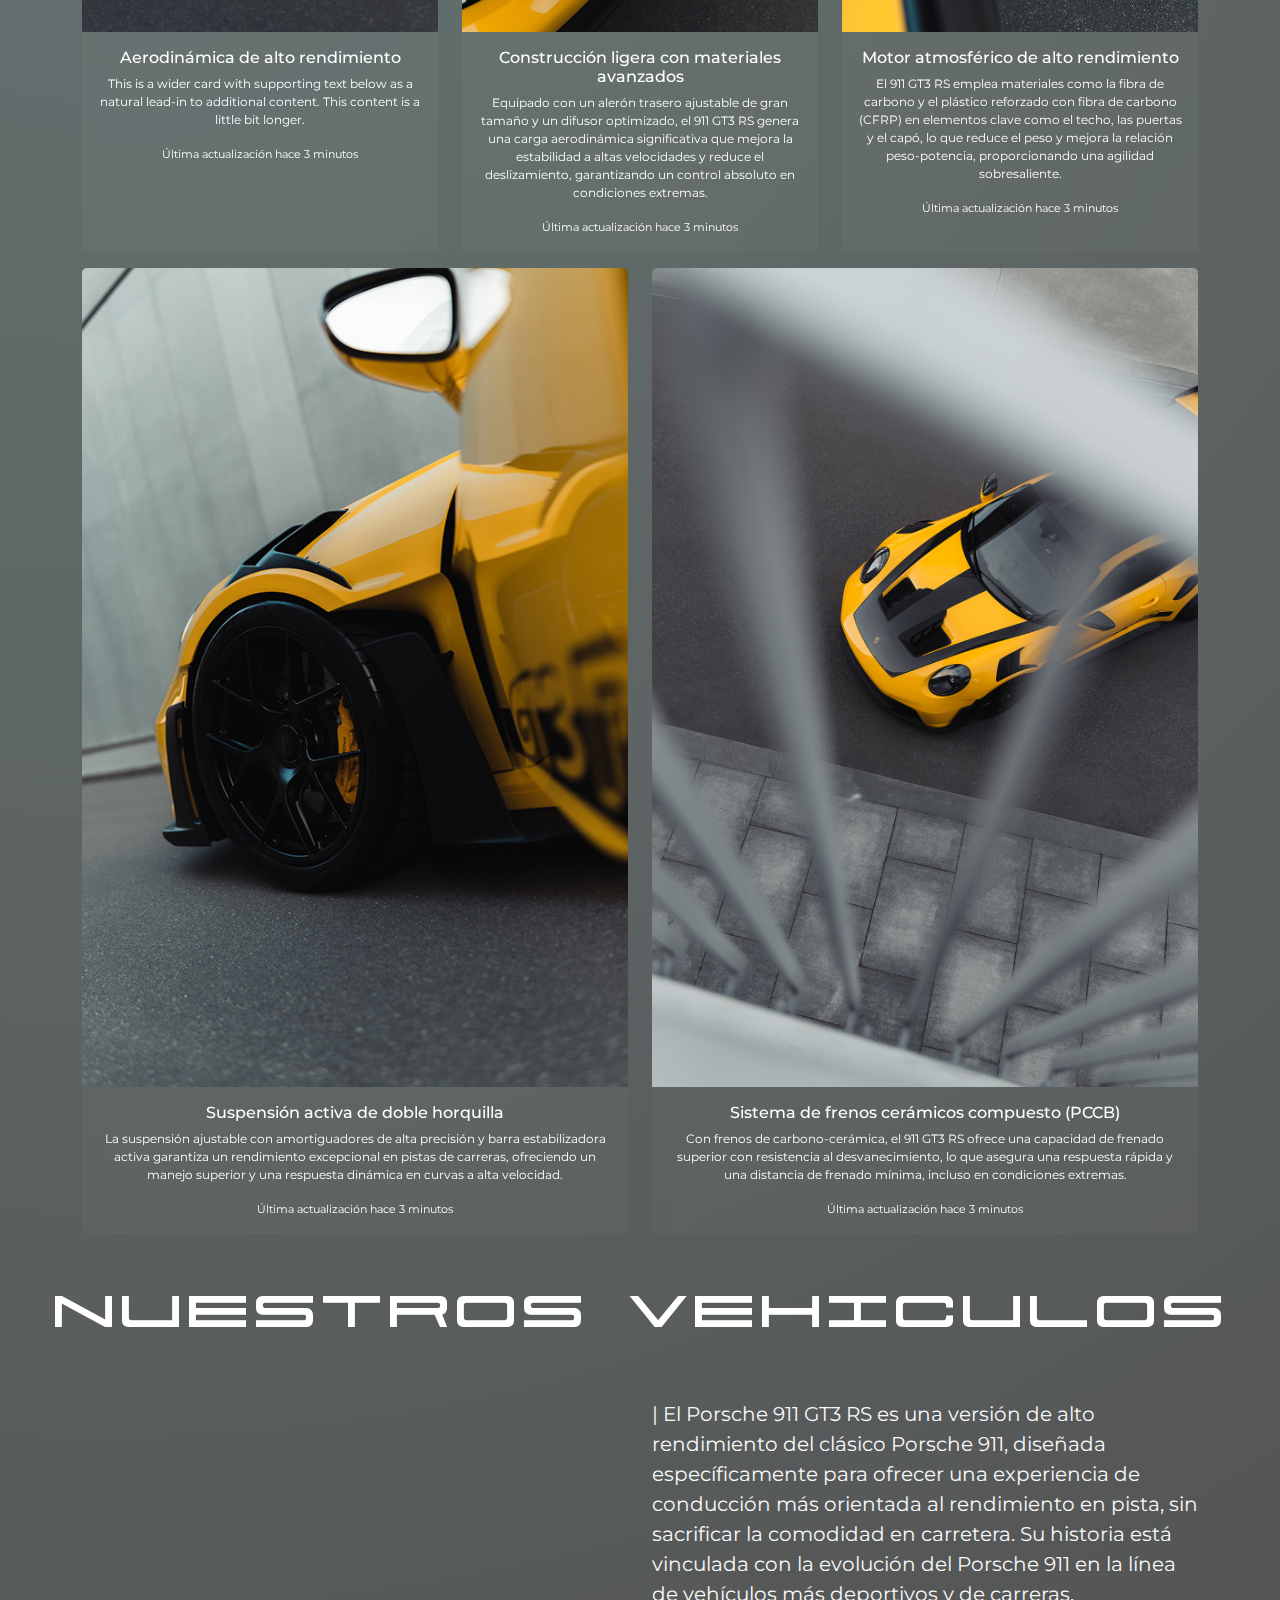
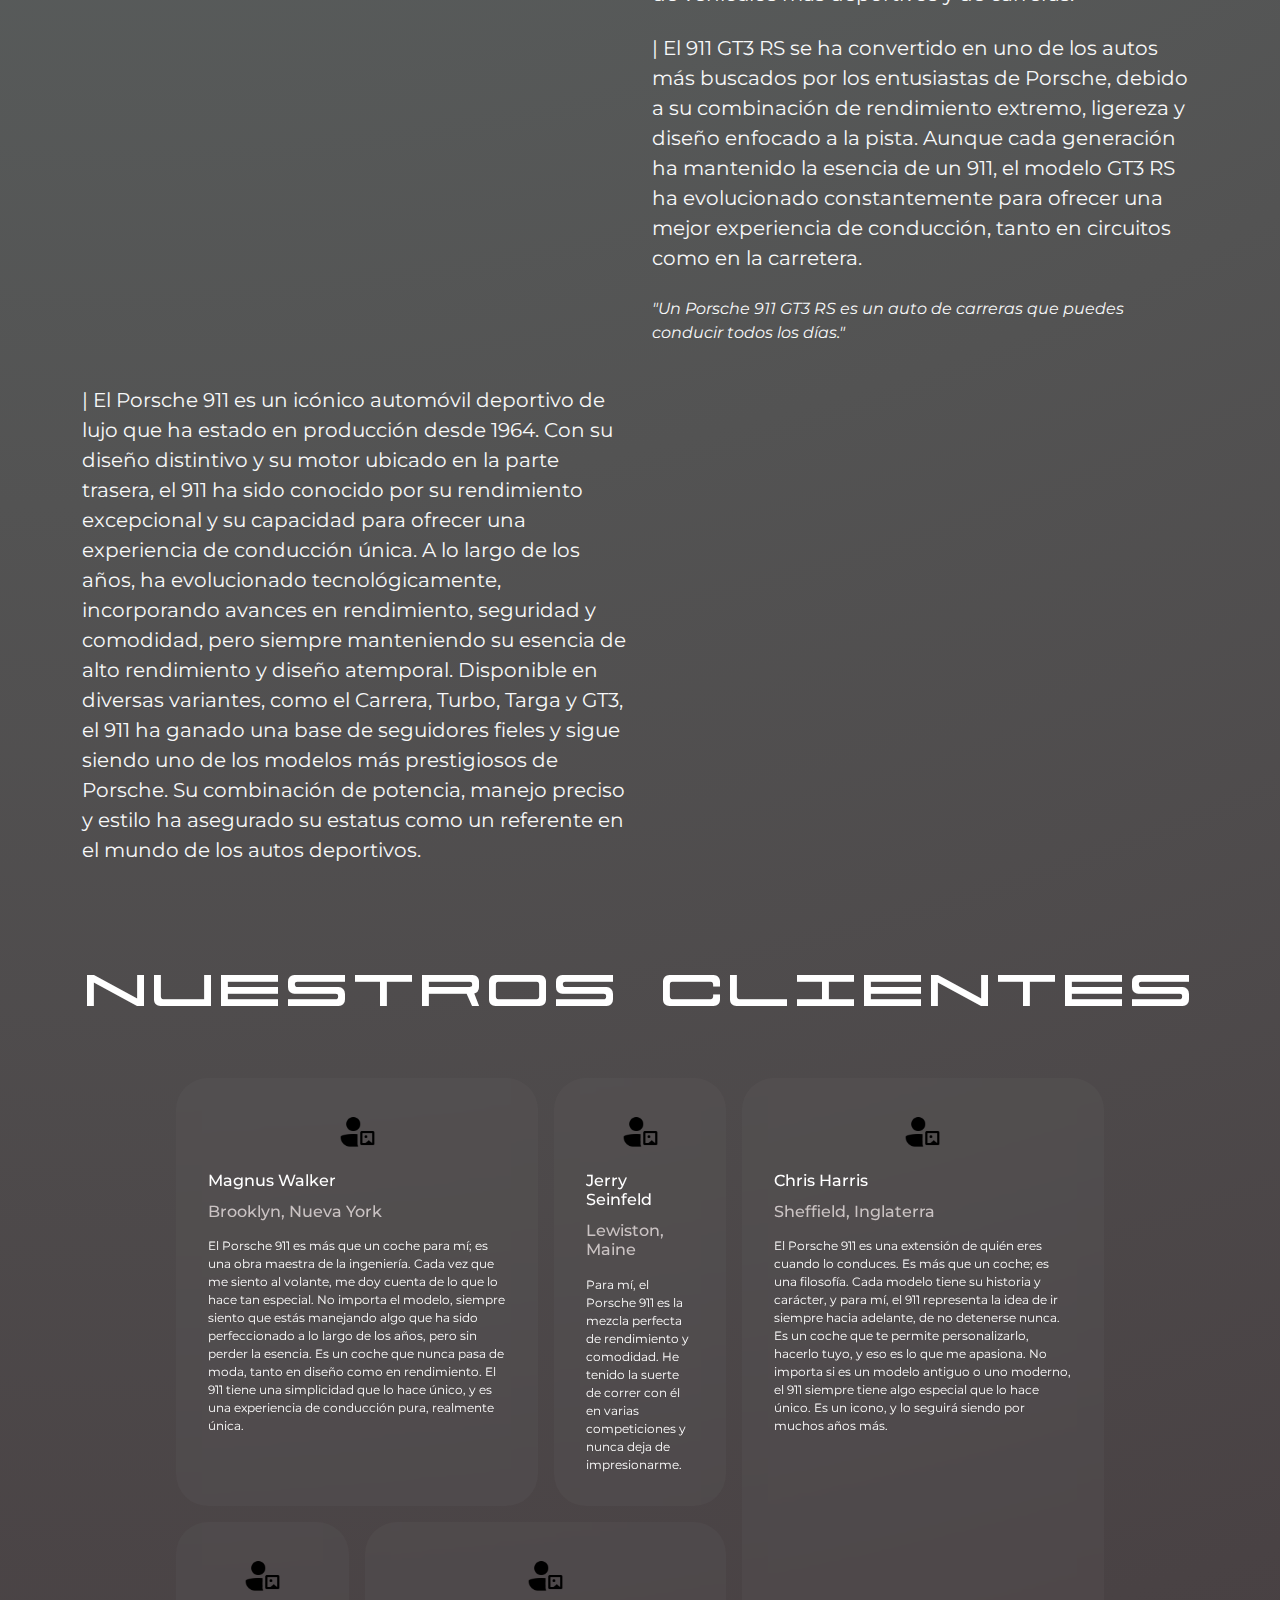
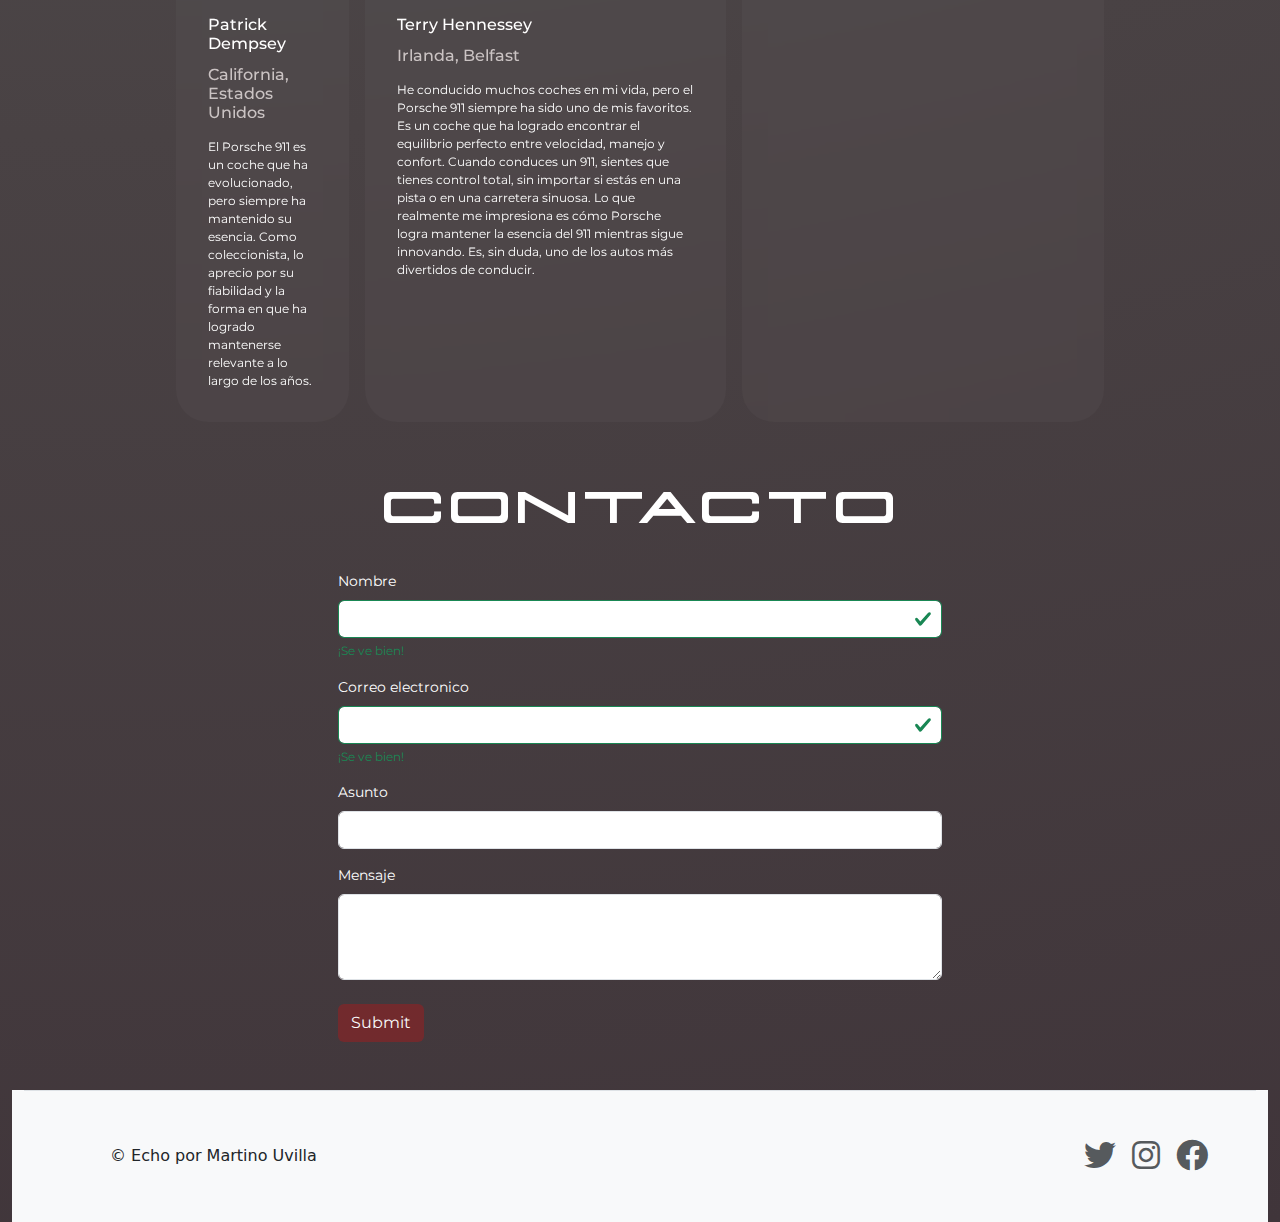
==== commit babc25d8: "el footer me quedo afuera del div" ====
--- a/index.html
+++ b/index.html
@@ -192,7 +192,14 @@
         </div>
         <div class="row d-flex justify-content-center mt-3">
           <div class="col-lg-6 col-sm-12  mb-3">
-           <p class="mb-4 fs-5">| El Porsche 911 es un icónico automóvil deportivo de lujo que ha estado en producción desde 1964. Con su diseño distintivo y su motor ubicado en la parte trasera, el 911 ha sido conocido por su rendimiento excepcional y su capacidad para ofrecer una experiencia de conducción única. A lo largo de los años, ha evolucionado tecnológicamente, incorporando avances en rendimiento, seguridad y comodidad, pero siempre manteniendo su esencia de alto rendimiento y diseño atemporal. Disponible en diversas variantes, como el Carrera, Turbo, Targa y GT3, el 911 ha ganado una base de seguidores fieles y sigue siendo uno de los modelos más prestigiosos de Porsche. Su combinación de potencia, manejo preciso y estilo ha asegurado su estatus como un referente en el mundo de los autos deportivos.</p>
+            <p class="mb-4 fs-5">| El Porsche 911 es un icónico automóvil deportivo de lujo que ha estado en producción
+              desde 1964. Con su diseño distintivo y su motor ubicado en la parte trasera, el 911 ha sido conocido por
+              su rendimiento excepcional y su capacidad para ofrecer una experiencia de conducción única. A lo largo de
+              los años, ha evolucionado tecnológicamente, incorporando avances en rendimiento, seguridad y comodidad,
+              pero siempre manteniendo su esencia de alto rendimiento y diseño atemporal. Disponible en diversas
+              variantes, como el Carrera, Turbo, Targa y GT3, el 911 ha ganado una base de seguidores fieles y sigue
+              siendo uno de los modelos más prestigiosos de Porsche. Su combinación de potencia, manejo preciso y estilo
+              ha asegurado su estatus como un referente en el mundo de los autos deportivos.</p>
           </div>
           <div class="col-lg-6 col-sm-12">
             <div class="ratio ratio-16x9">
@@ -351,34 +358,35 @@
         </div>
       </div>
     </div>
+    <!-- ==================== -->
+    <!-- Footer -->
+    <!-- ==================== -->
+    <div class="container-fluid bg-light">
+      <footer class="d-flex flex-wrap justify-content-between align-items-center p-5 border-top">
+        <div class="col-md-4 d-flex align-items-center">
+          <a href="/" class="mb-3 me-2 mb-md-0 text-body-secondary text-decoration-none lh-1">
+            <svg class="bi" width="30" height="24">
+              <use xlink:href="#bootstrap"></use>
+            </svg>
+          </a>
+          <span class="mb-3 mb-md-0 text-body-light">© Echo por Martino Uvilla</span>
+        </div>
+
+        <ul class="nav col-md-4 justify-content-end list-unstyled d-flex">
+          <li class="ms-3"><a class="text-body-secondary" href="https://x.com/MartinoUvi22181"><i
+                class="fab fa-twitter fa-2x"></i></a></li>
+          <li class="ms-3"><a class="text-body-secondary" href="https://www.instagram.com/uvillamartino/"><i
+                class="fab fa-instagram fa-2x"></i></a></li>
+          <li class="ms-3"><a class="text-body-secondary"
+              href="https://www.facebook.com/profile.php?id=100011466062830"><i class="fab fa-facebook fa-2x"></i></a>
+          </li>
+        </ul>
+      </footer>
+    </div>
   </div>
 
 
-  <!-- ==================== -->
-  <!-- Footer -->
-  <!-- ==================== -->
-  <div class="container-fluid bg-light">
-    <footer class="d-flex flex-wrap justify-content-between align-items-center p-5 border-top">
-      <div class="col-md-4 d-flex align-items-center">
-        <a href="/" class="mb-3 me-2 mb-md-0 text-body-secondary text-decoration-none lh-1">
-          <svg class="bi" width="30" height="24">
-            <use xlink:href="#bootstrap"></use>
-          </svg>
-        </a>
-        <span class="mb-3 mb-md-0 text-body-light">© Echo por Martino Uvilla</span>
-      </div>
-
-      <ul class="nav col-md-4 justify-content-end list-unstyled d-flex">
-        <li class="ms-3"><a class="text-body-secondary" href="https://x.com/MartinoUvi22181"><i
-              class="fab fa-twitter fa-2x"></i></a></li>
-        <li class="ms-3"><a class="text-body-secondary" href="https://www.instagram.com/uvillamartino/"><i
-              class="fab fa-instagram fa-2x"></i></a></li>
-        <li class="ms-3"><a class="text-body-secondary"
-            href="https://www.facebook.com/profile.php?id=100011466062830"><i class="fab fa-facebook fa-2x"></i></a>
-        </li>
-      </ul>
-    </footer>
-  </div>
+
 
 </body>
 
--- a/Css/style.css
+++ b/Css/style.css
@@ -106,4 +106,5 @@
 
 .btn {
     background: rgba(255, 0, 0, 0.25);
-}+}
+
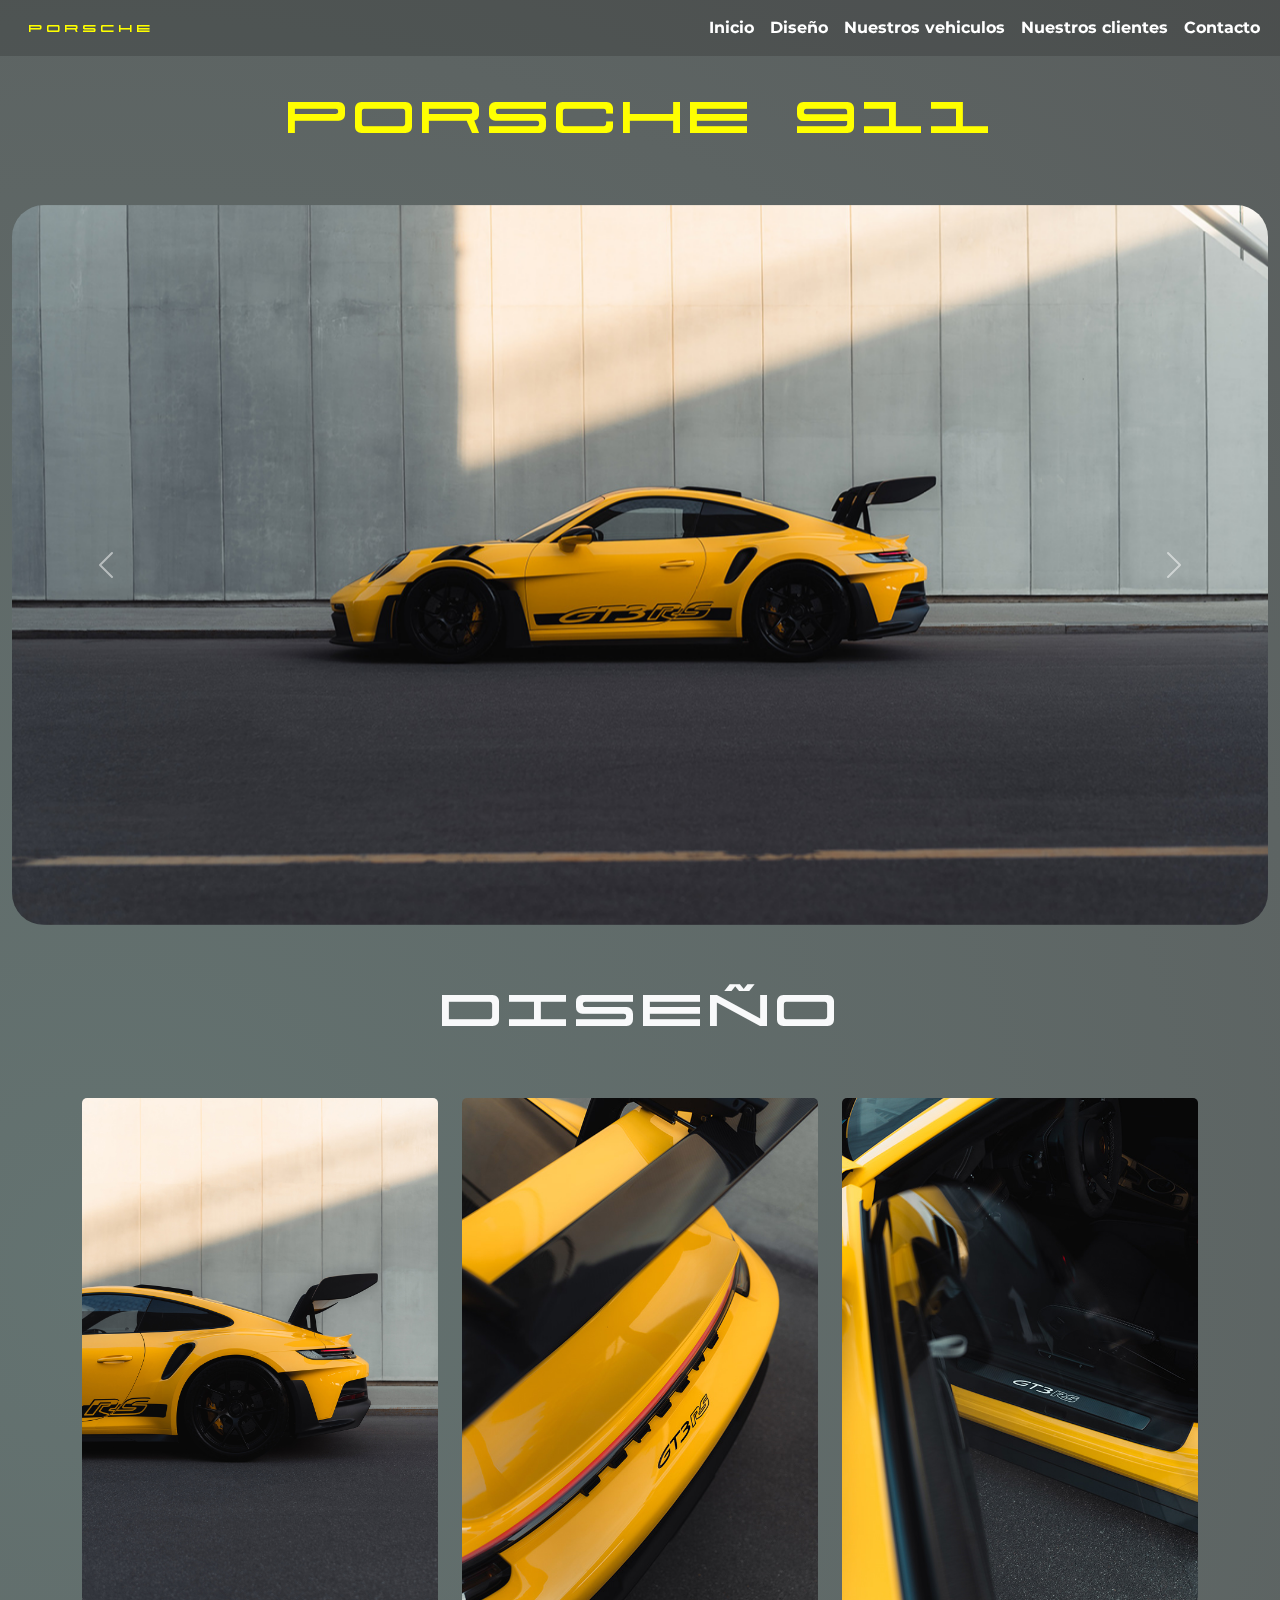
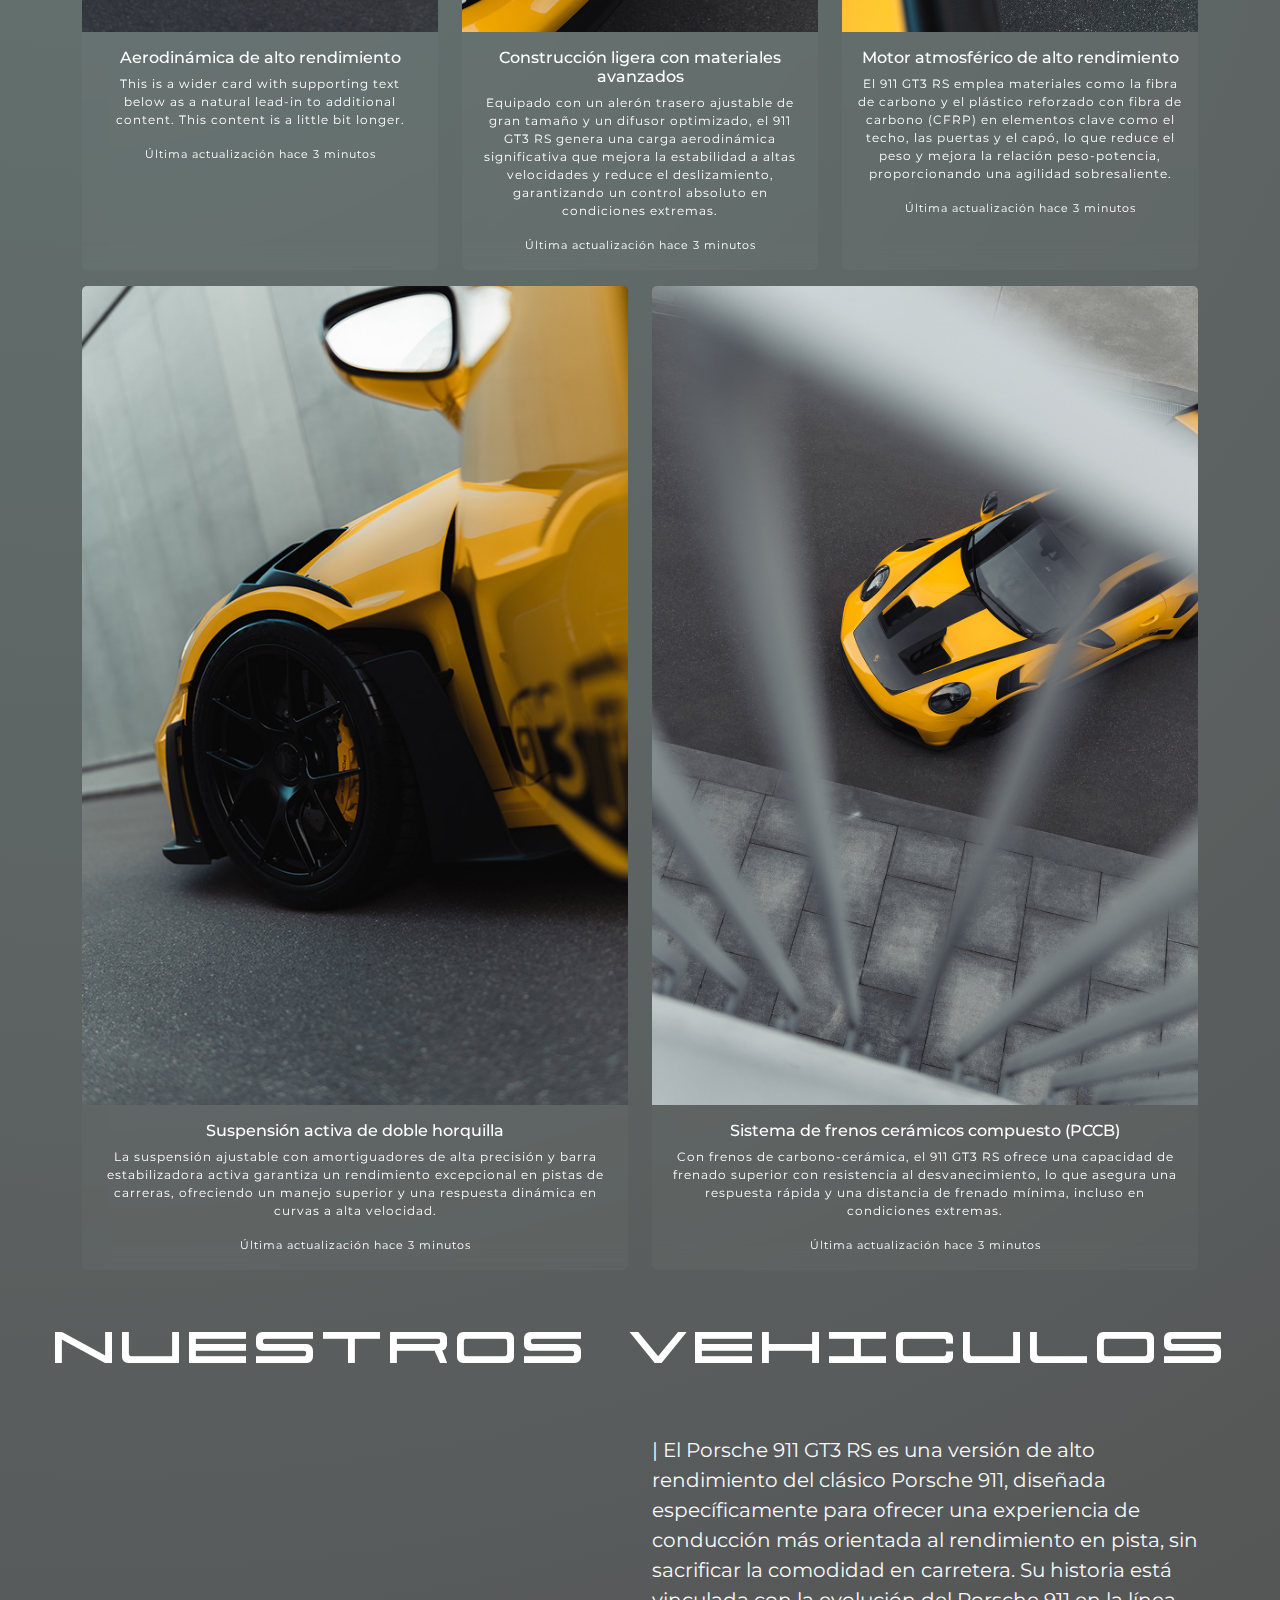
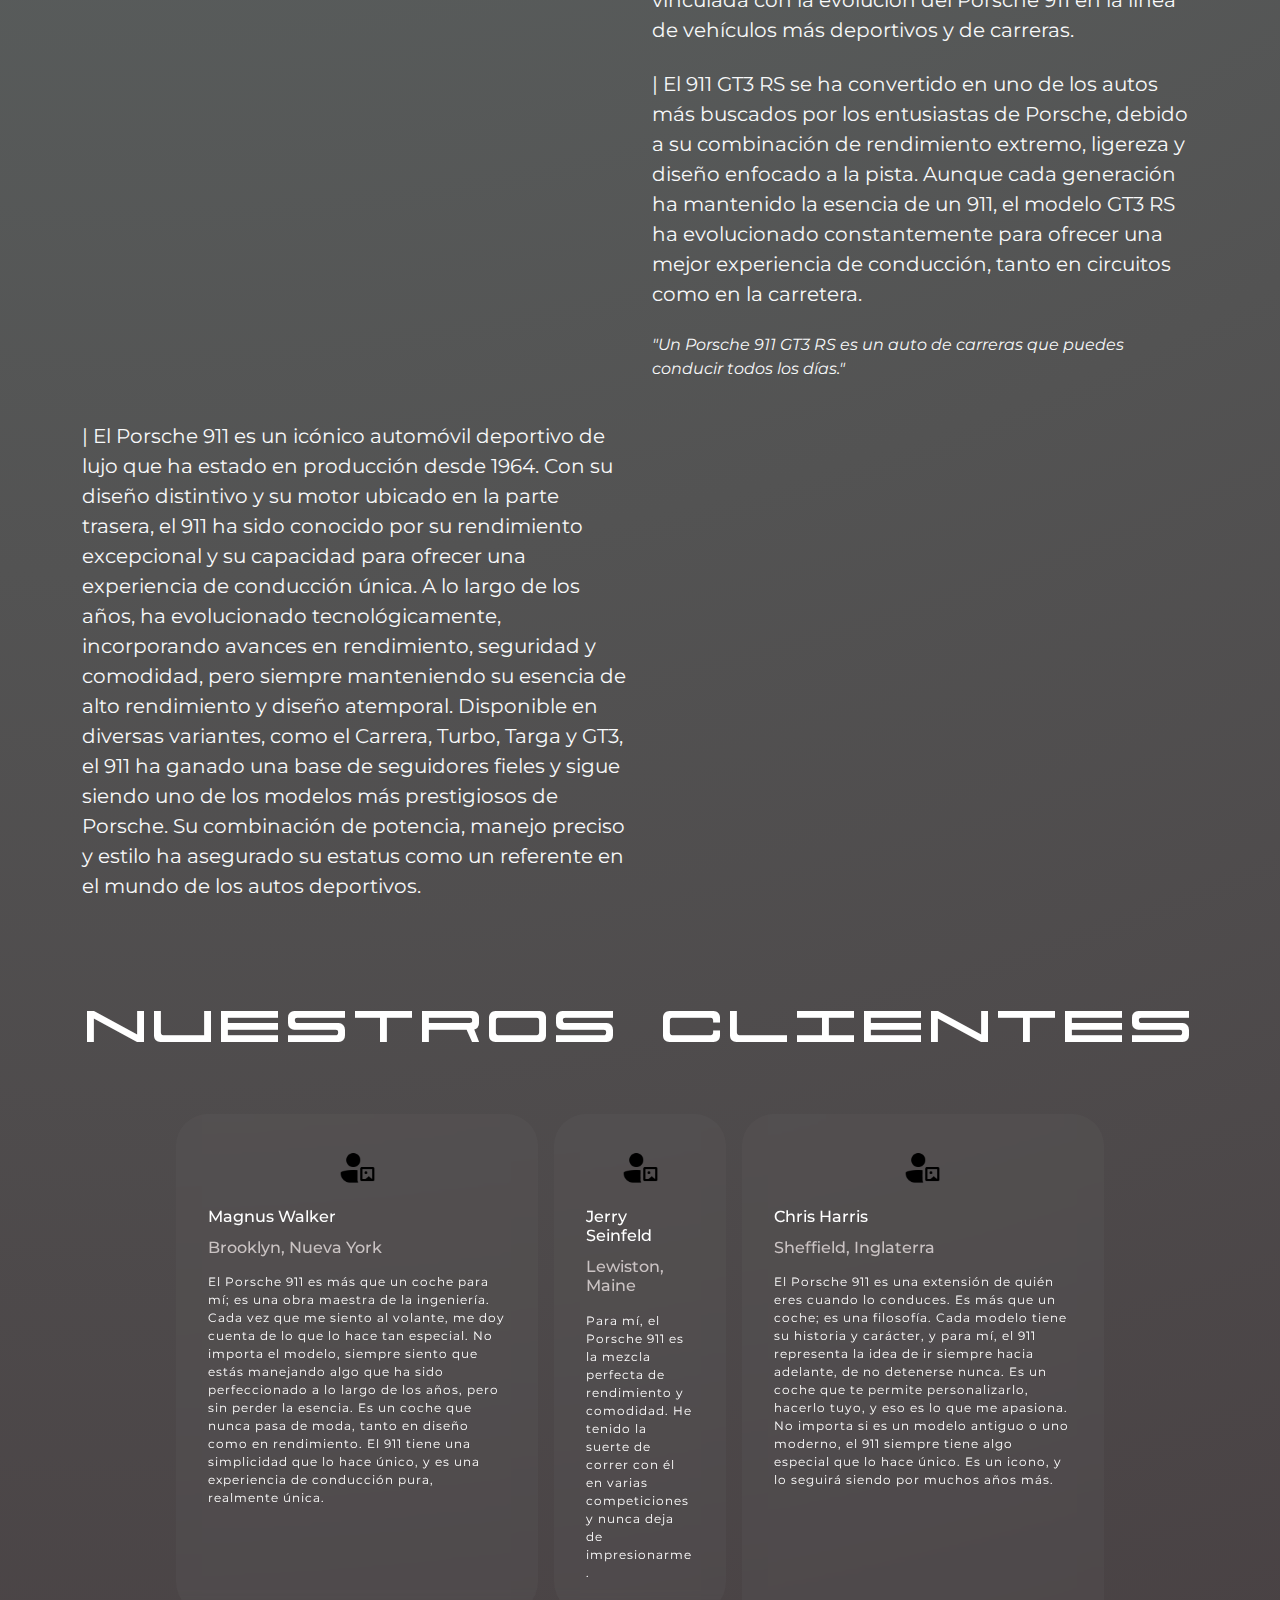
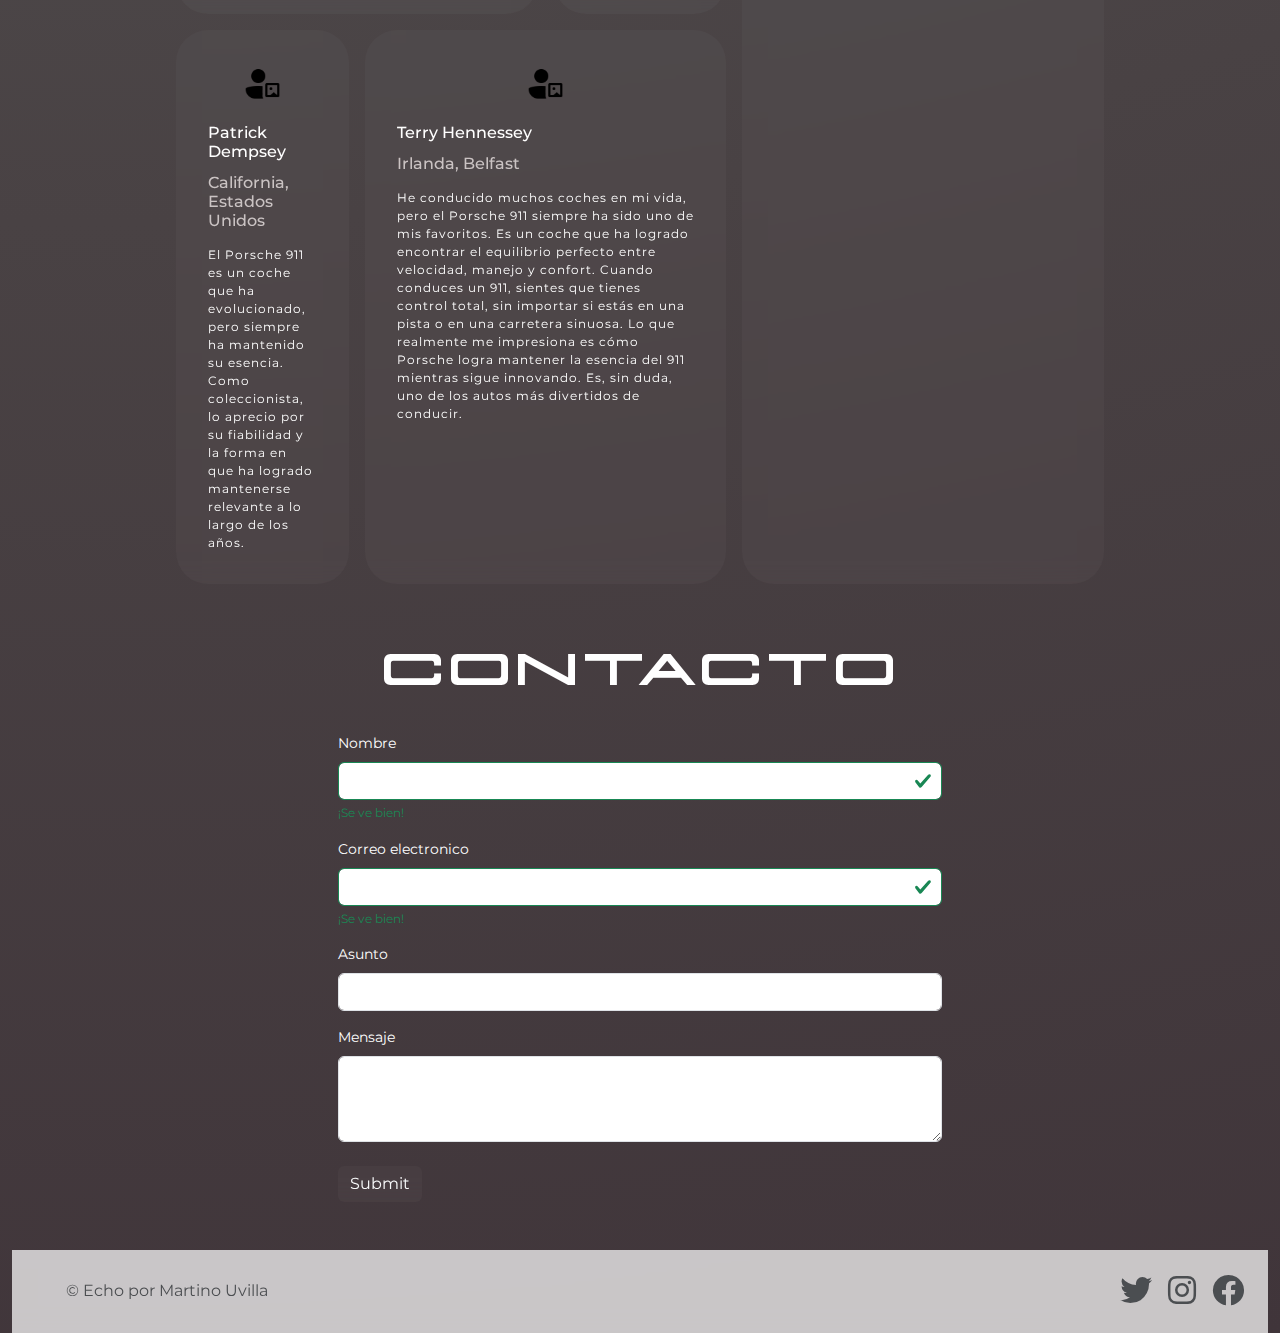
==== commit dc3f0915: "arregle footer" ====
--- a/index.html
+++ b/index.html
@@ -358,31 +358,35 @@
         </div>
       </div>
     </div>
+
+
     <!-- ==================== -->
     <!-- Footer -->
     <!-- ==================== -->
-    <div class="container-fluid bg-light">
-      <footer class="d-flex flex-wrap justify-content-between align-items-center p-5 border-top">
-        <div class="col-md-4 d-flex align-items-center">
-          <a href="/" class="mb-3 me-2 mb-md-0 text-body-secondary text-decoration-none lh-1">
-            <svg class="bi" width="30" height="24">
-              <use xlink:href="#bootstrap"></use>
-            </svg>
-          </a>
-          <span class="mb-3 mb-md-0 text-body-light">© Echo por Martino Uvilla</span>
-        </div>
-
-        <ul class="nav col-md-4 justify-content-end list-unstyled d-flex">
-          <li class="ms-3"><a class="text-body-secondary" href="https://x.com/MartinoUvi22181"><i
-                class="fab fa-twitter fa-2x"></i></a></li>
-          <li class="ms-3"><a class="text-body-secondary" href="https://www.instagram.com/uvillamartino/"><i
-                class="fab fa-instagram fa-2x"></i></a></li>
-          <li class="ms-3"><a class="text-body-secondary"
-              href="https://www.facebook.com/profile.php?id=100011466062830"><i class="fab fa-facebook fa-2x"></i></a>
-          </li>
-        </ul>
-      </footer>
-    </div>
+
+    <footer>
+      <div class="container-fluid p-4">
+        <div class="row align-items-center">
+          <!-- Primer bloque con el logo y texto -->
+          <div class="col-12 col-md d-flex align-items-center justify-content-center justify-content-md-start mb-3 mb-md-0">
+            <a href="/" class="text-body-secondary text-decoration-none lh-1">
+              <svg class="bi" width="30" height="24">
+                <use xlink:href="#bootstrap"></use>
+              </svg>
+            </a>
+            <span class="text-body-secondary">© Echo por Martino Uvilla</span>
+          </div>
+      
+          <!-- Bloque de redes sociales -->
+          <ul class="nav col-12 col-md-4 justify-content-center justify-content-md-end list-unstyled d-flex mb-0">
+            <li><a class="text-body-secondary" href="https://x.com/MartinoUvi22181"><i class="fab fa-twitter fa-2x"></i></a></li>
+            <li class="ms-3"><a class="text-body-secondary" href="https://www.instagram.com/uvillamartino/"><i class="fab fa-instagram fa-2x"></i></a></li>
+            <li class="ms-3"><a class="text-body-secondary" href="https://www.facebook.com/profile.php?id=100011466062830"><i class="fab fa-facebook fa-2x"></i></a></li>
+          </ul>
+        </div>
+      </div>
+    </footer>
+    
   </div>
 
 
--- a/Css/style.css
+++ b/Css/style.css
@@ -69,6 +69,7 @@
     font-family: 'Montserrat', sans-serif;
     font-size: 12px;
     color: white;
+    letter-spacing: 1px;
 }
 
 .card-subtitle {
@@ -105,6 +106,15 @@
 }
 
 .btn {
-    background: rgba(255, 0, 0, 0.25);
+    background-color: rgba(255, 255, 255, 0.027);
+    backdrop-filter: blur(10px);
+    border: 0cm;}
+
+/* -------------- footer -------------- */
+footer {
+    font-family: 'Montserrat', sans-serif;
+    background-color: rgba(255, 255, 255, 0.719);
+    backdrop-filter: blur(10px);
+    border: 0cm;}
 }
 
